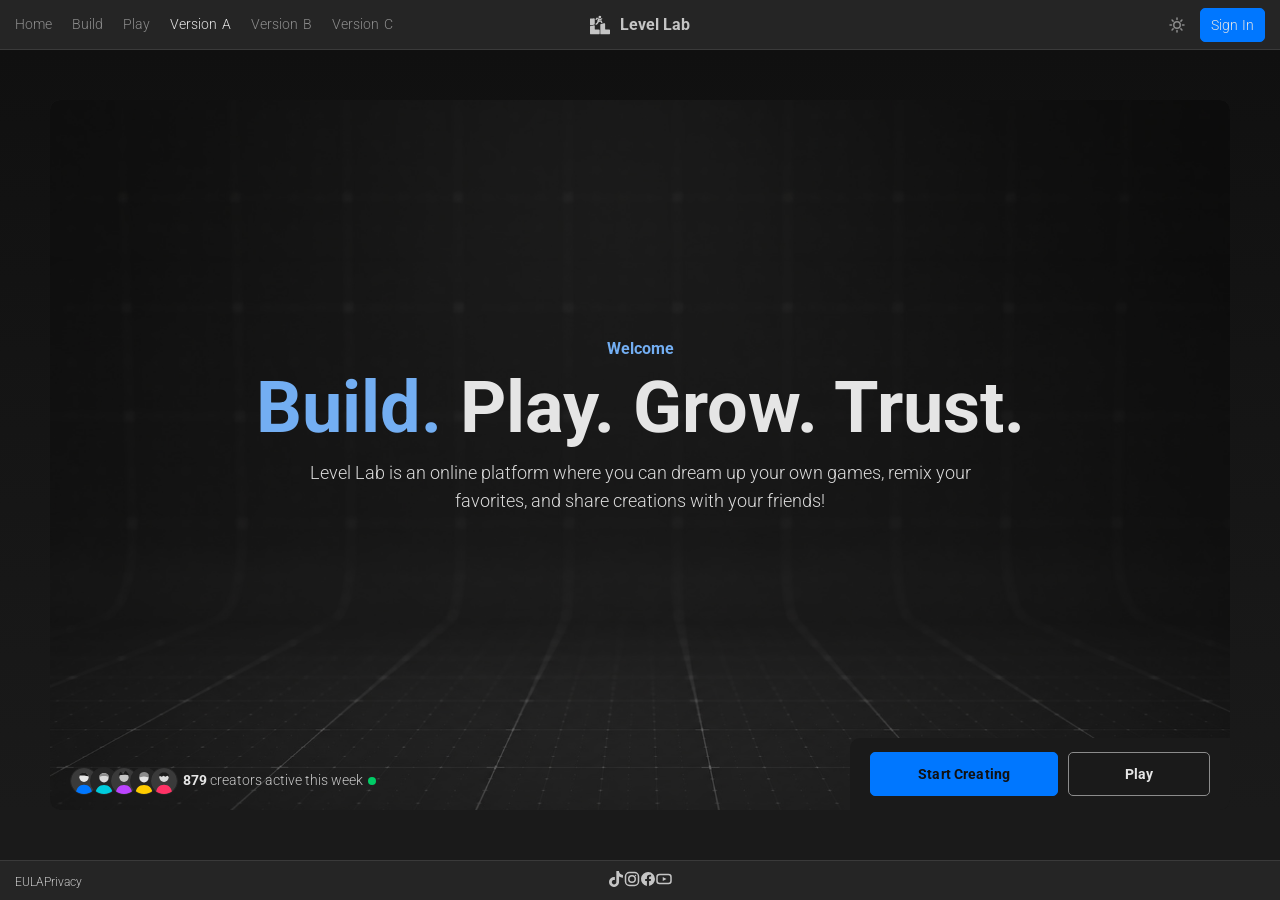
==== index.html @ 52d1be2a "Initial commit" ====
<!doctype html>
<html lang="en" data-theme="dark">
  <head>
    <meta charset="utf-8">
    <meta name="viewport" content="width=device-width, initial-scale=1">
    <meta name="description" content="Level Lab is an online platform where you can build, play, grow, and create safely.">
    <title>Level Lab</title>
    <link rel="stylesheet" href="styles.css">
  </head>
  <body id="top">
    <a class="skip-link" href="#main">Skip to main content</a>

    <header class="panel-menu" id="app-header">
      <div class="panel-left">
        <nav class="nav-global" aria-label="Primary navigation">
          <a class="nav-link" id="nav-home" href="index.html">Home</a>
          <a class="nav-link" id="nav-build" href="build.html">Build</a>
          <a class="nav-link" id="nav-play" href="play.html">Play</a>
          <a class="nav-link nav-version active" href="index.html?hero=a" data-hero-version="a" aria-label="Version A" aria-current="page"><span class="version-word">Version </span>A</a>
          <a class="nav-link nav-version" href="index.html?hero=b" data-hero-version="b" aria-label="Version B"><span class="version-word">Version </span>B</a>
          <a class="nav-link nav-version" href="index.html?hero=c" data-hero-version="c" aria-label="Version C"><span class="version-word">Version </span>C</a>
        </nav>
      </div>
      <div class="panel-center">
        <a class="app-name" href="index.html" aria-label="Level Lab home">
          <img src="assets/icons/level-lab-mark.svg?v=2" alt="" width="20" height="20">
          <span>Level Lab</span>
        </a>
      </div>
      <div class="panel-right">
        <button class="button button-icon nav-theme" type="button" data-theme-toggle aria-label="Use light theme" title="Use light theme">
          <svg width="16" height="16" viewBox="0 0 16 16" fill="none" stroke="currentColor" stroke-width="1.5" stroke-linecap="round" stroke-linejoin="round" aria-hidden="true">
            <circle cx="8" cy="8" r="3.25"></circle>
            <path d="M8 1v1.5M8 13.5V15M1 8h1.5M13.5 8H15M3.05 3.05 4.1 4.1M11.9 11.9l1.05 1.05M3.05 12.95 4.1 11.9M11.9 4.1l1.05-1.05"></path>
          </svg>
        </button>
        <a class="button button-accent" href="sign-in.html">Sign In</a>
      </div>
    </header>

    <main class="landing" id="main">
      <section class="hero-shell reveal is-visible" id="welcome">
        <div class="hero-variant hero-variant-a hero-variant-unframed" data-hero-panel="a">
          <div class="hero-copy">
            <span class="section-eyebrow">Welcome</span>
            <h1 class="hero-title" aria-label="Build. Play. Grow. Trust."><span>Build.</span> Play. Grow. Trust.</h1>
            <p class="hero-lead">Level Lab is an online platform where you can dream up your own games, remix your favorites, and share creations with your friends!</p>
            <div class="hero-actions">
              <a class="button hero-primary" href="build.html">Start Creating</a>
              <a class="button hero-secondary" href="play.html" aria-label="Play games">Play</a>
            </div>
            <div class="hero-proof">
              <span class="hero-proof-avatars" aria-hidden="true">
                <img class="hero-proof-avatar" src="assets/images/creator-avatar-1.svg" alt="" width="28" height="28">
                <img class="hero-proof-avatar" src="assets/images/creator-avatar-2.svg" alt="" width="28" height="28">
                <img class="hero-proof-avatar" src="assets/images/creator-avatar-3.svg" alt="" width="28" height="28">
                <img class="hero-proof-avatar" src="assets/images/creator-avatar-4.svg" alt="" width="28" height="28">
                <img class="hero-proof-avatar" src="assets/images/creator-avatar-5.svg" alt="" width="28" height="28">
              </span>
              <span class="hero-proof-copy"><strong>879</strong> creators active this week</span>
              <span class="hero-proof-status" aria-hidden="true"></span>
            </div>
          </div>
          <div class="hero-window hero-media hero-media-full">
            <div class="hero-window-bar"><span></span><span></span><span></span><small>Made in Level Lab</small></div>
            <video class="hero-video" data-hero-video data-src="assets/media/welcome.mp4" muted loop playsinline preload="none" poster="assets/media/background-dark.jpg" data-media-fallback></video>
          </div>
        </div>

        <div class="hero-variant hero-variant-b" data-hero-panel="b" hidden>
          <div class="hero-media hero-canvas">
            <video class="hero-video" data-hero-video data-src="assets/media/welcome.mp4" muted loop playsinline preload="none" poster="assets/media/background-dark.jpg" data-media-fallback></video>
          </div>
          <div class="hero-scrim" aria-hidden="true"></div>
          <div class="hero-copy">
            <span class="section-eyebrow">Welcome</span>
            <h1 class="hero-title" aria-label="Build. Play. Grow. Trust."><span>Build.</span> Play. Grow. Trust.</h1>
            <p class="hero-lead">Level Lab is an online platform where you can dream up your own games, remix your favorites, and share creations with your friends!</p>
            <div class="hero-actions">
              <a class="button hero-primary" href="build.html">Start Creating</a>
              <a class="button hero-secondary" href="play.html" aria-label="Play games">Play</a>
            </div>
            <div class="hero-proof">
              <span class="hero-proof-avatars" aria-hidden="true">
                <img class="hero-proof-avatar" src="assets/images/creator-avatar-1.svg" alt="" width="28" height="28">
                <img class="hero-proof-avatar" src="assets/images/creator-avatar-2.svg" alt="" width="28" height="28">
                <img class="hero-proof-avatar" src="assets/images/creator-avatar-3.svg" alt="" width="28" height="28">
                <img class="hero-proof-avatar" src="assets/images/creator-avatar-4.svg" alt="" width="28" height="28">
                <img class="hero-proof-avatar" src="assets/images/creator-avatar-5.svg" alt="" width="28" height="28">
              </span>
              <span class="hero-proof-copy"><strong>879</strong> creators active this week</span>
              <span class="hero-proof-status" aria-hidden="true"></span>
            </div>
          </div>
        </div>

        <div class="hero-variant hero-variant-c hero-variant-unframed" data-hero-panel="c" hidden>
          <div class="hero-copy">
            <span class="section-eyebrow">Welcome</span>
            <h1 class="hero-title" aria-label="Build. Play. Grow. Trust."><span>Build.</span> Play. Grow. Trust.</h1>
            <p class="hero-lead">Level Lab is an online platform where you can dream up your own games, remix your favorites, and share creations with your friends!</p>
            <div class="hero-actions">
              <a class="button hero-primary" href="build.html">Start Creating</a>
              <a class="button hero-secondary" href="play.html" aria-label="Play games">Play</a>
            </div>
            <div class="hero-proof">
              <span class="hero-proof-avatars" aria-hidden="true">
                <img class="hero-proof-avatar" src="assets/images/creator-avatar-1.svg" alt="" width="28" height="28">
                <img class="hero-proof-avatar" src="assets/images/creator-avatar-2.svg" alt="" width="28" height="28">
                <img class="hero-proof-avatar" src="assets/images/creator-avatar-3.svg" alt="" width="28" height="28">
                <img class="hero-proof-avatar" src="assets/images/creator-avatar-4.svg" alt="" width="28" height="28">
                <img class="hero-proof-avatar" src="assets/images/creator-avatar-5.svg" alt="" width="28" height="28">
              </span>
              <span class="hero-proof-copy"><strong>879</strong> creators active this week</span>
              <span class="hero-proof-status" aria-hidden="true"></span>
            </div>
          </div>
          <div class="hero-reveal hero-media hero-media-full">
            <span class="hero-reveal-label">Inside Level Lab</span>
            <video class="hero-video" data-hero-video data-src="assets/media/welcome.mp4" muted loop playsinline preload="none" poster="assets/media/background-dark.jpg" data-media-fallback></video>
          </div>
        </div>
        <a class="grid-more" href="#build" data-scroll-target="build">
          <svg width="16" height="16" viewBox="0 0 16 16" fill="none" stroke="currentColor" stroke-width="1.5" stroke-linecap="round" stroke-linejoin="round" aria-hidden="true"><polyline points="4 6 8 10 12 6"></polyline></svg>
          <span>Scroll to Learn More</span>
        </a>
      </section>

      <section class="capability-rail reveal" aria-label="Why Level Lab">
        <ul class="capability-list">
          <li class="capability-item">
            <span class="capability-icon" aria-hidden="true">
              <svg viewBox="0 0 24 24" fill="none" stroke="currentColor" stroke-width="1.75" stroke-linecap="round" stroke-linejoin="round">
                <path d="m12 3-1.9 5.8a2 2 0 0 1-1.3 1.3L3 12l5.8 1.9a2 2 0 0 1 1.3 1.3L12 21l1.9-5.8a2 2 0 0 1 1.3-1.3L21 12l-5.8-1.9a2 2 0 0 1-1.3-1.3L12 3Z"></path>
                <path d="M5 3v4M3 5h4M19 17v4M17 19h4"></path>
              </svg>
            </span>
            <div class="capability-copy">
              <h2 class="capability-title">AI-assisted creation</h2>
              <p class="capability-description">Describe what you want, and watch it appear.</p>
            </div>
          </li>
          <li class="capability-item">
            <span class="capability-icon" aria-hidden="true">
              <svg viewBox="0 0 24 24" fill="none" stroke="currentColor" stroke-width="1.75" stroke-linecap="round" stroke-linejoin="round">
                <path d="m18 16 4-4-4-4M6 8l-4 4 4 4M14.5 4l-5 16"></path>
              </svg>
            </span>
            <div class="capability-copy">
              <h2 class="capability-title">No coding required</h2>
              <p class="capability-description">Every tool works by pointing, dragging, and talking.</p>
            </div>
          </li>
          <li class="capability-item">
            <span class="capability-icon" aria-hidden="true">
              <svg viewBox="0 0 24 24" fill="none" stroke="currentColor" stroke-width="1.75" stroke-linecap="round" stroke-linejoin="round">
                <path d="M21 4h-7M10 4H3M21 12h-9M8 12H3M21 20h-5M12 20H3M14 2v4M8 10v4M16 18v4"></path>
              </svg>
            </span>
            <div class="capability-copy">
              <h2 class="capability-title">You stay in control</h2>
              <p class="capability-description">Accept, tweak, or undo anything the AI suggests.</p>
            </div>
          </li>
          <li class="capability-item">
            <span class="capability-icon" aria-hidden="true">
              <svg viewBox="0 0 24 24" fill="none" stroke="currentColor" stroke-width="1.75" stroke-linecap="round" stroke-linejoin="round">
                <path d="M20 6 9 17l-5-5"></path>
              </svg>
            </span>
            <div class="capability-copy">
              <h2 class="capability-title">Publish and play</h2>
              <p class="capability-description">Share your game with one click, right in the browser.</p>
            </div>
          </li>
        </ul>
      </section>

      <section class="how-it-works reveal" aria-labelledby="how-it-works-title">
        <div class="how-it-works-intro">
          <span class="section-eyebrow">How Level Lab works</span>
          <h2 class="how-it-works-title" id="how-it-works-title">From idea to playable in 3 simple steps</h2>
        </div>
        <ol class="how-steps">
          <li class="how-step">
            <div class="how-step-topline">
              <span class="how-step-number">STEP 1</span>
              <span class="how-step-icon" aria-hidden="true">
                <svg viewBox="0 0 24 24" fill="none" stroke="currentColor" stroke-width="1.6" stroke-linecap="round" stroke-linejoin="round">
                  <path d="M4 5.5A2.5 2.5 0 0 1 6.5 3h11A2.5 2.5 0 0 1 20 5.5v7a2.5 2.5 0 0 1-2.5 2.5H11l-4.5 4v-4H6.5A2.5 2.5 0 0 1 4 12.5v-7Z"></path>
                  <path d="M8 7.5h8M8 10.5h5"></path>
                </svg>
              </span>
            </div>
            <h3 class="how-step-title">Describe your idea</h3>
            <p class="how-step-description">Tell the AI what you want to build. Start with a prompt or a template.</p>
          </li>
          <li class="how-step">
            <div class="how-step-topline">
              <span class="how-step-number">STEP 2</span>
              <span class="how-step-icon" aria-hidden="true">
                <svg viewBox="0 0 24 24" fill="none" stroke="currentColor" stroke-width="1.6" stroke-linecap="round" stroke-linejoin="round">
                  <path d="m12 3 8 4.5-8 4.5-8-4.5L12 3Z"></path>
                  <path d="m4 12 8 4.5 8-4.5M4 16.5l8 4.5 8-4.5"></path>
                </svg>
              </span>
            </div>
            <h3 class="how-step-title">Build and customize</h3>
            <p class="how-step-description">Add assets, logic, and environments. Fine-tune everything your way.</p>
          </li>
          <li class="how-step">
            <div class="how-step-topline">
              <span class="how-step-number">STEP 3</span>
              <span class="how-step-icon" aria-hidden="true">
                <svg viewBox="0 0 24 24" fill="none" stroke="currentColor" stroke-width="1.6" stroke-linecap="round" stroke-linejoin="round">
                  <path d="M8.5 10H6l-2 2 2 2h2.5l2-2-2-2ZM15.5 10H18l2 2-2 2h-2.5l-2-2 2-2Z"></path>
                  <path d="M10 7.5h4M10 16.5h4"></path>
                </svg>
              </span>
            </div>
            <h3 class="how-step-title">Publish, play, and remix</h3>
            <p class="how-step-description">Share your game with the world. Play, remix, and get inspired.</p>
          </li>
        </ol>
      </section>

      <section class="feature build-feature reveal" id="build" aria-labelledby="build-title">
        <div class="feature-text">
          <span class="section-eyebrow">Build</span>
          <h2 class="feature-title" id="build-title">Build the experience</h2>
          <p class="feature-lead">Powerful AI that keeps you in control. Not a black box that builds for you, not a classic editor with AI bolted on as an afterthought. Create at AI speed; keep every piece visible, editable, and yours.</p>
          <ol class="steps">
            <li class="step"><span class="step-num" aria-hidden="true"></span><span><span class="step-label">Build</span> — AI that keeps you in control</span></li>
            <li class="step"><span class="step-num" aria-hidden="true"></span><span><span class="step-label">Play</span> — Every game is yours to remix</span></li>
            <li class="step"><span class="step-num" aria-hidden="true"></span><span><span class="step-label">Grow</span> — A low floor and a high ceiling</span></li>
            <li class="step"><span class="step-num" aria-hidden="true"></span><span><span class="step-label">Trust</span> — Safety built in, not patched on</span></li>
          </ol>
          <div class="cta-row"><a class="button button-accent cta" href="build.html">Start Creating</a></div>
        </div>
        <div class="feature-media builder-showcase" aria-label="Level Lab builder preview">
          <img class="builder-asset-panel" src="assets/images/builder/asset-tree.png" alt="Level Lab builder asset tree panel" width="289" height="677">
          <div class="builder-video-frame">
            <video class="feature-video builder-video" src="assets/media/splash-build-1080.mp4" autoplay muted loop playsinline preload="metadata" data-media-fallback></video>
          </div>
          <img class="builder-assistant-panel" src="assets/images/builder/assistant-panel.png" alt="Level Lab builder assistant panel" width="259" height="462">
        </div>
      </section>

      <!-- Legacy Play row removed from the active page.
        <div class="feature-media">
          <video class="feature-video" src="assets/media/splash-play-1080.mp4" autoplay muted loop playsinline preload="metadata" data-media-fallback></video>
        </div>
        <div class="feature-text">
          <span class="section-eyebrow">Play</span>
          <h2 class="feature-title" id="play-title">Play is just the beginning</h2>
          <p class="feature-lead">Tap a game and you're playing — no downloads, no installs, no waiting. Here, playing is how creating starts: Every game can be opened, learned from, and remixed.</p>
          <ol class="steps">
            <li class="step"><span class="step-num">1</span><span><span class="step-label">See</span> — Browse worlds made by creators like you</span></li>
            <li class="step"><span class="step-num">2</span><span><span class="step-label">Play</span> — Instantly in your browser, on any device</span></li>
            <li class="step"><span class="step-num">3</span><span><span class="step-label">Remix</span> — Make any game the start of your own</span></li>
          </ol>
          <div class="cta-row"><a class="button button-accent cta" href="play.html">Explore Games</a></div>
        </div>
      </section> -->

      <section class="feature play-gallery reveal" id="play" aria-labelledby="play-title">
        <div class="play-gallery-head">
          <span class="section-eyebrow">Play, explore, and remix</span>
          <h2 class="play-gallery-title" id="play-title">Play is just the beginning</h2>
          <p class="play-gallery-summary"><strong>See</strong> worlds made by creators like you, <strong>play</strong> instantly in your browser on any device, and <strong>remix</strong> any game to make it the starting point of your own.</p>
        </div>
        <div class="play-gallery-grid">
          <article class="play-card play-card-featured" tabindex="0" data-hover-video>
            <div class="play-card-media play-card-media-featured">
              <img class="play-card-video play-card-thumbnail" src="assets/images/highway-racer-thumbnail.png" alt="Highway Racer game thumbnail" width="1280" height="720">
              <video class="play-card-video play-card-live" src="assets/media/highway-racer-hover.mp4" muted loop playsinline preload="none" aria-hidden="true" tabindex="-1"></video>
              <div class="play-card-actions" aria-label="Highway Racer actions">
                <a class="play-card-action-button" href="play.html"><svg width="20" height="20" viewBox="0 0 20 20" fill="none" stroke="currentColor" stroke-width="1.5" stroke-linejoin="round" aria-hidden="true"><path d="m7 4.8 7 5.2-7 5.2V4.8Z"></path></svg><span>Play</span></a>
                <button class="play-card-action-button" type="button" aria-label="Share Highway Racer" title="Share Highway Racer"><svg width="20" height="20" viewBox="0 0 20 20" fill="none" stroke="currentColor" stroke-width="1.5" stroke-linecap="round" aria-hidden="true"><circle cx="5" cy="10" r="2"></circle><circle cx="15" cy="5" r="2"></circle><circle cx="15" cy="15" r="2"></circle><path d="m6.8 9 6.4-3M6.8 11l6.4 3"></path></svg><span>Share</span></button>
                <button class="play-card-action-button play-card-action-remix" type="button" aria-label="Remix Highway Racer" title="Remix Highway Racer"><img class="play-card-remix-icon" src="assets/images/remix-icon-transparent.svg" alt=""><span>Remix</span></button>
                <button class="play-card-action-button" type="button" aria-label="Like Highway Racer" title="Like Highway Racer"><svg width="20" height="20" viewBox="0 0 20 20" fill="none" stroke="currentColor" stroke-width="1.5" stroke-linejoin="round" aria-hidden="true"><path d="M10 16.4 3.7 10A3.8 3.8 0 0 1 9 4.6l1 1 1-1a3.8 3.8 0 0 1 5.3 5.4L10 16.4Z"></path></svg><span>Like</span></button>
              </div>
            </div>
            <div class="play-card-content">
              <h3 class="play-card-title">Highway Racer</h3>
              <p class="play-card-author">@maestro024 | Level Lab</p>
            </div>
          </article>

          <article class="play-card" tabindex="0" data-hover-video>
            <div class="play-card-media play-card-media-night"><img class="play-card-video play-card-thumbnail" src="assets/images/escape-apocalypse-thumbnail.png" alt="Escape the Apocalypse game thumbnail" width="1280" height="720"><video class="play-card-video play-card-live" src="assets/media/escape-apocalypse-hover.mp4" muted loop playsinline preload="none" aria-hidden="true" tabindex="-1"></video><div class="play-card-actions" aria-label="Escape the Apocalypse actions">
              <a class="play-card-action-button" href="play.html"><svg width="20" height="20" viewBox="0 0 20 20" fill="none" stroke="currentColor" stroke-width="1.5" stroke-linejoin="round" aria-hidden="true"><path d="m7 4.8 7 5.2-7 5.2V4.8Z"></path></svg><span>Play</span></a>
              <button class="play-card-action-button" type="button" aria-label="Share Escape the Apocalypse" title="Share Escape the Apocalypse"><svg width="20" height="20" viewBox="0 0 20 20" fill="none" stroke="currentColor" stroke-width="1.5" stroke-linecap="round" aria-hidden="true"><circle cx="5" cy="10" r="2"></circle><circle cx="15" cy="5" r="2"></circle><circle cx="15" cy="15" r="2"></circle><path d="m6.8 9 6.4-3M6.8 11l6.4 3"></path></svg><span>Share</span></button>
              <button class="play-card-action-button play-card-action-remix" type="button" aria-label="Remix Escape the Apocalypse" title="Remix Escape the Apocalypse"><img class="play-card-remix-icon" src="assets/images/remix-icon-transparent.svg" alt=""><span>Remix</span></button>
              <button class="play-card-action-button" type="button" aria-label="Like Escape the Apocalypse" title="Like Escape the Apocalypse"><svg width="20" height="20" viewBox="0 0 20 20" fill="none" stroke="currentColor" stroke-width="1.5" stroke-linejoin="round" aria-hidden="true"><path d="M10 16.4 3.7 10A3.8 3.8 0 0 1 9 4.6l1 1 1-1a3.8 3.8 0 0 1 5.3 5.4L10 16.4Z"></path></svg><span>Like</span></button>
            </div></div>
            <div class="play-card-content">
              <h3 class="play-card-title">Escape the Apocalypse</h3>
              <p class="play-card-author">@peter_the_rock | Level Lab</p>
            </div>
          </article>

          <article class="play-card" tabindex="0" data-hover-video>
            <div class="play-card-media play-card-media-ocean"><img class="play-card-video play-card-thumbnail" src="assets/images/scuba-diver-thumbnail.png" alt="Scuba Diver game thumbnail" width="1280" height="720"><video class="play-card-video play-card-live" src="assets/media/scuba-diver-hover.mp4" muted loop playsinline preload="none" aria-hidden="true" tabindex="-1"></video><div class="play-card-actions" aria-label="Scuba Diver actions">
              <a class="play-card-action-button" href="play.html"><svg width="20" height="20" viewBox="0 0 20 20" fill="none" stroke="currentColor" stroke-width="1.5" stroke-linejoin="round" aria-hidden="true"><path d="m7 4.8 7 5.2-7 5.2V4.8Z"></path></svg><span>Play</span></a>
              <button class="play-card-action-button" type="button" aria-label="Share Scuba Diver" title="Share Scuba Diver"><svg width="20" height="20" viewBox="0 0 20 20" fill="none" stroke="currentColor" stroke-width="1.5" stroke-linecap="round" aria-hidden="true"><circle cx="5" cy="10" r="2"></circle><circle cx="15" cy="5" r="2"></circle><circle cx="15" cy="15" r="2"></circle><path d="m6.8 9 6.4-3M6.8 11l6.4 3"></path></svg><span>Share</span></button>
              <button class="play-card-action-button play-card-action-remix" type="button" aria-label="Remix Scuba Diver" title="Remix Scuba Diver"><img class="play-card-remix-icon" src="assets/images/remix-icon-transparent.svg" alt=""><span>Remix</span></button>
              <button class="play-card-action-button" type="button" aria-label="Like Scuba Diver" title="Like Scuba Diver"><svg width="20" height="20" viewBox="0 0 20 20" fill="none" stroke="currentColor" stroke-width="1.5" stroke-linejoin="round" aria-hidden="true"><path d="M10 16.4 3.7 10A3.8 3.8 0 0 1 9 4.6l1 1 1-1a3.8 3.8 0 0 1 5.3 5.4L10 16.4Z"></path></svg><span>Like</span></button>
            </div></div>
            <div class="play-card-content">
              <h3 class="play-card-title">Scuba Diver</h3>
              <p class="play-card-author">@albert_96 | Level Lab</p>
            </div>
          </article>

          <article class="play-card" tabindex="0" data-hover-video>
            <div class="play-card-media play-card-media-cavern"><img class="play-card-video play-card-thumbnail" src="assets/images/bloody-tower-thumbnail.png" alt="Bloody Tower game thumbnail" width="1280" height="720"><video class="play-card-video play-card-live" src="assets/media/bloody-tower-hover.mp4" muted loop playsinline preload="none" aria-hidden="true" tabindex="-1"></video><div class="play-card-actions" aria-label="Bloody Tower actions">
              <a class="play-card-action-button" href="play.html"><svg width="20" height="20" viewBox="0 0 20 20" fill="none" stroke="currentColor" stroke-width="1.5" stroke-linejoin="round" aria-hidden="true"><path d="m7 4.8 7 5.2-7 5.2V4.8Z"></path></svg><span>Play</span></a>
              <button class="play-card-action-button" type="button" aria-label="Share Bloody Tower" title="Share Bloody Tower"><svg width="20" height="20" viewBox="0 0 20 20" fill="none" stroke="currentColor" stroke-width="1.5" stroke-linecap="round" aria-hidden="true"><circle cx="5" cy="10" r="2"></circle><circle cx="15" cy="5" r="2"></circle><circle cx="15" cy="15" r="2"></circle><path d="m6.8 9 6.4-3M6.8 11l6.4 3"></path></svg><span>Share</span></button>
              <button class="play-card-action-button play-card-action-remix" type="button" aria-label="Remix Bloody Tower" title="Remix Bloody Tower"><img class="play-card-remix-icon" src="assets/images/remix-icon-transparent.svg" alt=""><span>Remix</span></button>
              <button class="play-card-action-button" type="button" aria-label="Like Bloody Tower" title="Like Bloody Tower"><svg width="20" height="20" viewBox="0 0 20 20" fill="none" stroke="currentColor" stroke-width="1.5" stroke-linejoin="round" aria-hidden="true"><path d="M10 16.4 3.7 10A3.8 3.8 0 0 1 9 4.6l1 1 1-1a3.8 3.8 0 0 1 5.3 5.4L10 16.4Z"></path></svg><span>Like</span></button>
            </div></div>
            <div class="play-card-content">
              <h3 class="play-card-title">Bloody Tower</h3>
              <p class="play-card-author">@aldrenju18 | Level Lab</p>
            </div>
          </article>

          <article class="play-card" tabindex="0" data-hover-video>
            <div class="play-card-media play-card-media-sky"><img class="play-card-video play-card-thumbnail" src="assets/images/box-dash-thumbnail.png" alt="Box Dash game thumbnail" width="1280" height="720"><video class="play-card-video play-card-live" src="assets/media/box-dash-hover.mp4" muted loop playsinline preload="none" aria-hidden="true" tabindex="-1"></video><div class="play-card-actions" aria-label="Box Dash actions">
              <a class="play-card-action-button" href="play.html"><svg width="20" height="20" viewBox="0 0 20 20" fill="none" stroke="currentColor" stroke-width="1.5" stroke-linejoin="round" aria-hidden="true"><path d="m7 4.8 7 5.2-7 5.2V4.8Z"></path></svg><span>Play</span></a>
              <button class="play-card-action-button" type="button" aria-label="Share Box Dash" title="Share Box Dash"><svg width="20" height="20" viewBox="0 0 20 20" fill="none" stroke="currentColor" stroke-width="1.5" stroke-linecap="round" aria-hidden="true"><circle cx="5" cy="10" r="2"></circle><circle cx="15" cy="5" r="2"></circle><circle cx="15" cy="15" r="2"></circle><path d="m6.8 9 6.4-3M6.8 11l6.4 3"></path></svg><span>Share</span></button>
              <button class="play-card-action-button play-card-action-remix" type="button" aria-label="Remix Box Dash" title="Remix Box Dash"><img class="play-card-remix-icon" src="assets/images/remix-icon-transparent.svg" alt=""><span>Remix</span></button>
              <button class="play-card-action-button" type="button" aria-label="Like Box Dash" title="Like Box Dash"><svg width="20" height="20" viewBox="0 0 20 20" fill="none" stroke="currentColor" stroke-width="1.5" stroke-linejoin="round" aria-hidden="true"><path d="M10 16.4 3.7 10A3.8 3.8 0 0 1 9 4.6l1 1 1-1a3.8 3.8 0 0 1 5.3 5.4L10 16.4Z"></path></svg><span>Like</span></button>
            </div></div>
            <div class="play-card-content">
              <h3 class="play-card-title">Box Dash</h3>
              <p class="play-card-author">@codezero | Level Lab</p>
            </div>
          </article>

          <article class="play-card" tabindex="0" data-hover-video>
            <div class="play-card-media play-card-media-lilac"><img class="play-card-video play-card-thumbnail" src="assets/images/jaws-thumbnail.png" alt="Jaws game thumbnail" width="1280" height="720"><video class="play-card-video play-card-live" src="assets/media/jaws-hover.mp4" muted loop playsinline preload="none" aria-hidden="true" tabindex="-1"></video><div class="play-card-actions" aria-label="Jaws actions">
              <a class="play-card-action-button" href="play.html"><svg width="20" height="20" viewBox="0 0 20 20" fill="none" stroke="currentColor" stroke-width="1.5" stroke-linejoin="round" aria-hidden="true"><path d="m7 4.8 7 5.2-7 5.2V4.8Z"></path></svg><span>Play</span></a>
              <button class="play-card-action-button" type="button" aria-label="Share Jaws" title="Share Jaws"><svg width="20" height="20" viewBox="0 0 20 20" fill="none" stroke="currentColor" stroke-width="1.5" stroke-linecap="round" aria-hidden="true"><circle cx="5" cy="10" r="2"></circle><circle cx="15" cy="5" r="2"></circle><circle cx="15" cy="15" r="2"></circle><path d="m6.8 9 6.4-3M6.8 11l6.4 3"></path></svg><span>Share</span></button>
              <button class="play-card-action-button play-card-action-remix" type="button" aria-label="Remix Jaws" title="Remix Jaws"><img class="play-card-remix-icon" src="assets/images/remix-icon-transparent.svg" alt=""><span>Remix</span></button>
              <button class="play-card-action-button" type="button" aria-label="Like Jaws" title="Like Jaws"><svg width="20" height="20" viewBox="0 0 20 20" fill="none" stroke="currentColor" stroke-width="1.5" stroke-linejoin="round" aria-hidden="true"><path d="M10 16.4 3.7 10A3.8 3.8 0 0 1 9 4.6l1 1 1-1a3.8 3.8 0 0 1 5.3 5.4L10 16.4Z"></path></svg><span>Like</span></button>
            </div></div>
            <div class="play-card-content">
              <h3 class="play-card-title">Jaws</h3>
              <p class="play-card-author">@ovie | Level Lab</p>
            </div>
          </article>
        </div>
        <div class="play-gallery-cta"><a class="button play-gallery-action" href="play.html">Explore More Games</a></div>
      </section>

      <section class="feature grow-section reveal" id="learn" aria-labelledby="learn-title">
        <div class="feature-text">
          <span class="section-eyebrow">Grow</span>
          <h2 class="feature-title" id="learn-title">Games grow. So do you.</h2>
          <p class="feature-lead">Your first game takes minutes. What comes next is up to you: Custom art, tuned behaviors, deeper logic. Level Lab reveals depth as you grow — a low floor and a high ceiling.</p>
        </div>
        <img class="grow-image" src="assets/images/grow.png" alt="" width="720" height="720" data-media-fallback>
        <ul class="loop grow-cards feature-row">
          <li class="flip-card" tabindex="0">
            <div class="flip-card-inner">
              <div class="flip-face flip-face-front">
                <span class="flip-cue" aria-hidden="true"><svg width="14" height="14" viewBox="0 0 14 14" fill="none" stroke="currentColor" stroke-width="1.25"><path d="M10.9 5.2A4.5 4.5 0 1 0 11 8"></path><path d="M9 2.7h2.5v2.5"></path></svg></span>
                <h3 class="flip-title">Your Games Grow</h3>
              </div>
              <div class="flip-face flip-face-back"><h3 class="flip-title">Your Games Grow</h3><p class="flip-copy">From a quick remix to a world that's unmistakably yours.</p></div>
            </div>
          </li>
          <li class="flip-card" tabindex="0">
            <div class="flip-card-inner">
              <div class="flip-face flip-face-front">
                <span class="flip-cue" aria-hidden="true"><svg width="14" height="14" viewBox="0 0 14 14" fill="none" stroke="currentColor" stroke-width="1.25"><path d="M10.9 5.2A4.5 4.5 0 1 0 11 8"></path><path d="M9 2.7h2.5v2.5"></path></svg></span>
                <h3 class="flip-title">Your Skills Grow</h3>
              </div>
              <div class="flip-face flip-face-back"><h3 class="flip-title">Your Skills Grow</h3><p class="flip-copy">Every game you open shows you how games really work.</p></div>
            </div>
          </li>
          <li class="flip-card" tabindex="0">
            <div class="flip-card-inner">
              <div class="flip-face flip-face-front">
                <span class="flip-cue" aria-hidden="true"><svg width="14" height="14" viewBox="0 0 14 14" fill="none" stroke="currentColor" stroke-width="1.25"><path d="M10.9 5.2A4.5 4.5 0 1 0 11 8"></path><path d="M9 2.7h2.5v2.5"></path></svg></span>
                <h3 class="flip-title">Your Audience Grows</h3>
              </div>
              <div class="flip-face flip-face-back"><h3 class="flip-title">Your Audience Grows</h3><p class="flip-copy">Share your world and watch it become someone else's beginning.</p></div>
            </div>
          </li>
        </ul>
      </section>

      <section class="feature trust-section reveal" id="safety" aria-labelledby="safety-title">
        <div class="feature-text">
          <span class="section-eyebrow">Trust</span>
          <h2 class="feature-title" id="safety-title">Safe by design</h2>
          <p class="feature-lead">Trust is the ground everything else stands on. Every layer of Level Lab is built to reduce risk and enable creativity — so creators can focus on making, not worrying.</p>
        </div>
        <ul class="safety-grid">
          <li class="trust-item">
            <span class="trust-icon" aria-hidden="true"><svg width="30" height="30" viewBox="0 0 30 30" fill="none" stroke="currentColor" stroke-width="1.7"><path d="M15 3.5 24 7v6.7c0 5.1-3.6 9.7-9 12.1-5.4-2.4-9-7-9-12.1V7Z"></path><path d="m10.2 14.8 3.1 3.1 6.6-7"></path></svg></span>
            <h3 class="trust-title">AI Moderation</h3>
            <p class="trust-copy">Hate speech and inappropriate content are filtered as it's created.</p>
            <a class="trust-link" href="#safety">Learn More <svg width="16" height="16" viewBox="0 0 16 16" fill="none" stroke="currentColor" stroke-width="1.5" aria-hidden="true"><path d="M3 8h9"></path><path d="m8.5 4.5 3.5 3.5-3.5 3.5"></path></svg></a>
          </li>
          <li class="trust-item">
            <span class="trust-icon" aria-hidden="true"><svg width="30" height="30" viewBox="0 0 30 30" fill="none" stroke="currentColor" stroke-width="1.7"><rect x="7" y="12.5" width="16" height="12" rx="2"></rect><path d="M10.5 12.5V9a4.5 4.5 0 0 1 9 0v3.5"></path><circle cx="15" cy="18.5" r="1"></circle><path d="M15 19.5v2"></path></svg></span>
            <h3 class="trust-title">Private by Default</h3>
            <p class="trust-copy">Your identity and creations stay protected from day one.</p>
            <a class="trust-link" href="#safety">Learn More <svg width="16" height="16" viewBox="0 0 16 16" fill="none" stroke="currentColor" stroke-width="1.5" aria-hidden="true"><path d="M3 8h9"></path><path d="m8.5 4.5 3.5 3.5-3.5 3.5"></path></svg></a>
          </li>
          <li class="trust-item">
            <span class="trust-icon" aria-hidden="true"><svg width="30" height="30" viewBox="0 0 30 30" fill="none" stroke="currentColor" stroke-width="1.7"><circle cx="15" cy="9" r="4"></circle><path d="M7.5 25v-2a5 5 0 0 1 5-5h5a5 5 0 0 1 5 5v2"></path><path d="M22 5.5a3.8 3.8 0 0 1 0 7.1M24.5 25v-1.5a4 4 0 0 0-2.8-3.8"></path></svg></span>
            <h3 class="trust-title">Guardians in the Loop</h3>
            <p class="trust-copy">Simple reporting and guardian-managed accounts keep families involved.</p>
            <a class="trust-link" href="#safety">Learn More <svg width="16" height="16" viewBox="0 0 16 16" fill="none" stroke="currentColor" stroke-width="1.5" aria-hidden="true"><path d="M3 8h9"></path><path d="m8.5 4.5 3.5 3.5-3.5 3.5"></path></svg></a>
          </li>
        </ul>
      </section>

      <section class="closing-cta reveal" aria-labelledby="closing-cta-title">
        <div class="closing-cta-copy">
          <span class="section-eyebrow">Make something yours</span>
          <h2 class="closing-cta-title" id="closing-cta-title">Your next game starts here.</h2>
          <p class="closing-cta-lead">Start with an idea, make it playable, and keep growing from there.</p>
        </div>
        <div class="closing-cta-actions">
          <a class="button button-accent" href="build.html">Start Creating</a>
          <a class="button closing-cta-secondary" href="play.html">Explore Games</a>
        </div>
      </section>

      <section class="feature reveal trust-legacy" id="safety-legacy" aria-labelledby="safety-legacy-title">
        <div class="feature-text feature-col-right">
          <span class="section-eyebrow">Trust</span>
          <h2 class="feature-title" id="safety-legacy-title">Safe by design</h2>
          <p class="feature-lead">Trust is the ground everything else stands on. Every layer of Level Lab is built to reduce risk and enable creativity — so creators can focus on making, not worrying.</p>
        </div>
        <img class="trust-image" src="assets/images/trust.png" alt="" width="720" height="720" data-media-fallback>
        <ul class="safety-grid feature-row">
          <li class="flip-card" tabindex="0"><div class="flip-card-inner"><div class="flip-face flip-face-front"><span class="flip-icon"><svg width="16" height="16" viewBox="0 0 16 16" fill="none" stroke="currentColor" stroke-width="1.5" aria-hidden="true"><path d="M8 1.5 13.5 3.5V8c0 3-2.5 5.5-5.5 6.5C5 13.5 2.5 11 2.5 8V3.5Z"></path><path d="m5.75 8 1.5 1.5 3-3.5"></path></svg></span><h3 class="flip-title">AI Moderation</h3></div><div class="flip-face flip-face-back"><h3 class="flip-title">AI Moderation</h3><p class="flip-copy">Hate speech and inappropriate content are filtered as they're created — not after they spread.</p></div></div></li>
          <li class="flip-card" tabindex="0"><div class="flip-card-inner"><div class="flip-face flip-face-front"><span class="flip-icon"><svg width="16" height="16" viewBox="0 0 16 16" fill="none" stroke="currentColor" stroke-width="1.5" aria-hidden="true"><path d="M13 15v-2a3 3 0 0 0-3-3H6a3 3 0 0 0-3 3v2"></path><circle cx="8" cy="4" r="3"></circle></svg></span><h3 class="flip-title">Private by Default</h3></div><div class="flip-face flip-face-back"><h3 class="flip-title">Private by Default</h3><p class="flip-copy">Who you are stays hidden. The platform shields every user's identity from day one.</p></div></div></li>
          <li class="flip-card" tabindex="0"><div class="flip-card-inner"><div class="flip-face flip-face-front"><span class="flip-icon"><svg width="16" height="16" viewBox="0 0 16 16" fill="none" stroke="currentColor" stroke-width="1.5" aria-hidden="true"><path d="M7 15v-3a2 2 0 0 0-2-2H3a2 2 0 0 0-2 2v3"></path><circle cx="4" cy="4" r="2"></circle><path d="M14 15v-1.5a1.5 1.5 0 0 0-1.5-1.5h-2a1.5 1.5 0 0 0-1.5 1.5V15"></path><circle cx="11.5" cy="7" r="1.5"></circle></svg></span><h3 class="flip-title">Guardians in the Loop</h3></div><div class="flip-face flip-face-back"><h3 class="flip-title">Guardians in the Loop</h3><p class="flip-copy">Guardian-managed accounts and simple reporting keep families involved.</p></div></div></li>
          <li class="flip-card" tabindex="0"><div class="flip-card-inner"><div class="flip-face flip-face-front"><span class="flip-icon"><svg width="16" height="16" viewBox="0 0 16 16" fill="none" stroke="currentColor" stroke-width="1.5" aria-hidden="true"><circle cx="8" cy="8" r="5"></circle><circle cx="8" cy="8" r="1" fill="currentColor"></circle></svg></span><h3 class="flip-title">Safe at Every Layer</h3></div><div class="flip-face flip-face-back"><h3 class="flip-title">Safe at Every Layer</h3><p class="flip-copy">Every design decision is weighed against risk — protection is built in, not patched on.</p></div></div></li>
        </ul>
      </section>

      <footer class="site-footer" id="app-footer">
        <div class="footer-links"><a href="#">EULA</a><a href="#">Privacy</a></div>
        <div class="footer-social" aria-label="Level Lab social media">
          <a href="https://www.tiktok.com/@levellabinc" aria-label="Level Lab on TikTok"><svg width="16" height="16" viewBox="0 0 24 24" fill="currentColor" aria-hidden="true"><path d="M12.53.02C13.84 0 15.14.01 16.44 0c.08 1.53.63 3.09 1.75 4.17 1.12 1.11 2.7 1.62 4.24 1.79v4.03c-1.44-.05-2.89-.35-4.2-.97-.57-.26-1.1-.59-1.62-.93-.01 2.92.01 5.84-.02 8.75-.08 1.4-.54 2.79-1.35 3.94-1.31 1.92-3.58 3.17-5.91 3.21-1.43.08-2.86-.31-4.08-1.03-2.02-1.19-3.44-3.37-3.65-5.71-.02-.5-.03-1-.01-1.49.18-1.9 1.12-3.72 2.58-4.96 1.66-1.44 3.98-2.13 6.15-1.72.02 1.48-.04 2.96-.04 4.44-.99-.32-2.15-.23-3.02.37-.63.41-1.11 1.04-1.36 1.75-.21.51-.15 1.07-.14 1.61.24 1.64 1.82 3.02 3.5 2.87 1.12-.01 2.19-.66 2.77-1.61.19-.33.4-.67.41-1.06.1-1.79.06-3.57.07-5.36.01-4.03-.01-8.05.02-12.07z"></path></svg></a>
          <a href="https://www.instagram.com/levellabinc" aria-label="Level Lab on Instagram"><svg width="16" height="16" viewBox="0 0 16 16" fill="none" stroke="currentColor" stroke-width="1.5" aria-hidden="true"><rect x="1.5" y="1.5" width="13" height="13" rx="4"></rect><circle cx="8" cy="8" r="3.25"></circle><circle cx="11.6" cy="4.4" r=".6" fill="currentColor" stroke="none"></circle></svg></a>
          <a href="https://www.facebook.com/levellabinc" aria-label="Level Lab on Facebook"><svg width="16" height="16" viewBox="0 0 16 16" fill="currentColor" aria-hidden="true"><path d="M15 8a7 7 0 1 0-8.1 6.9v-4.88H5.13V8H6.9V6.47c0-1.75 1.04-2.72 2.64-2.72.76 0 1.56.14 1.56.14v1.72h-.88c-.87 0-1.14.54-1.14 1.09V8h1.94l-.31 2.02H9.08v4.88A7 7 0 0 0 15 8z"></path></svg></a>
          <a href="https://www.youtube.com/@LevelLabInc" aria-label="Level Lab on YouTube"><svg width="16" height="16" viewBox="0 0 16 16" fill="none" stroke="currentColor" stroke-width="1.5" aria-hidden="true"><rect x="1" y="3.5" width="14" height="9" rx="2.5"></rect><path d="m6.75 6 3.75 2-3.75 2z" fill="currentColor" stroke="none"></path></svg></a>
        </div>
      </footer>
    </main>

    <script src="script.js"></script>
    <script type="module" src="hero-variants.mjs"></script>
  </body>
</html>
---- styles.css ----
@import url("assets/css/reference-base.css");
@import url("assets/css/reference-home.css");

@font-face {
  font-family: "Roboto";
  src: url("assets/fonts/roboto-300.woff2") format("woff2");
  font-style: normal;
  font-weight: 300;
  font-display: fallback;
}

@font-face {
  font-family: "Roboto";
  src: url("assets/fonts/roboto-700.woff2") format("woff2");
  font-style: normal;
  font-weight: 700;
  font-display: fallback;
}

:root {
  --grid-unit: 5px;
  --width-page-min: 320px;
  --color-background: #1a1a1a;
  --color-surface: #252525;
  --color-surface-light: #3a3a3a;
  --color-border: #3a3a3a;
  --color-text: #e5e5e5;
  --color-text-dark: #c5c5c5;
  --color-mid: #8c8c8c;
  --color-accent: #0077ff;
}

html {
  scroll-behavior: smooth;
}

body {
  min-width: 320px;
}

.skip-link {
  position: fixed;
  z-index: 10000;
  top: 10px;
  left: 10px;
  padding: 10px 15px;
  border-radius: 5px;
  background: var(--color-accent);
  color: #ffffff;
  transform: translateY(-160%);
}

.skip-link:focus {
  transform: translateY(0);
}

:where(a, button, [tabindex]):focus-visible {
  outline: 2px solid var(--color-accent);
  outline-offset: 3px;
}

.app-name {
  font-weight: var(--font-weight-bold);
}

.app-name::before {
  content: "";
  flex: 0 0 20px;
  width: 20px;
  height: 20px;
  background-color: currentColor;
  -webkit-mask: url("assets/icons/level-lab-mark.svg?v=2") center / contain no-repeat;
  mask: url("assets/icons/level-lab-mark.svg?v=2") center / contain no-repeat;
}

.app-name img {
  display: none;
}

.panel-right > .button {
  text-decoration: none;
}

.feature-media.is-fallback {
  background: radial-gradient(120% 90% at 30% 20%, color-mix(in srgb, var(--color-accent) 45%, transparent) 0%, transparent 60%), linear-gradient(160deg, var(--color-surface) 0%, var(--color-background) 70%);
}

.feature-media.is-fallback .feature-video {
  display: none;
}

.flip-card.is-flipped .flip-card-inner {
  transform: rotateY(180deg);
}

.footer-social a span {
  font-size: 12px;
}

.placeholder-page {
  min-height: 100dvh;
  display: grid;
  place-items: center;
  padding: 30px;
}

.placeholder-page__content {
  width: min(100%, 650px);
  padding: 50px;
  border: 1px solid var(--color-border);
  border-radius: 10px;
  background: var(--color-surface);
}

.placeholder-page__content .app-name {
  margin-bottom: 75px;
}

.nav-version {
  min-height: 44px;
}

.nav-global .nav-link {
  position: relative;
}

.nav-global .nav-link::after {
  content: "";
  position: absolute;
  bottom: 0;
  left: 50%;
  width: var(--space-3);
  height: 2px;
  background-color: var(--color-accent);
  opacity: 0;
  transform: translateX(-50%) scaleX(0);
  transform-origin: center;
  transition: transform 0.2s ease-out, opacity 0.2s ease-out;
  pointer-events: none;
}

.nav-global .nav-link:focus-visible::after {
  opacity: 1;
  transform: translateX(-50%) scaleX(1);
}

@media (hover: hover) {
  .nav-global .nav-link:hover::after {
    opacity: 1;
    transform: translateX(-50%) scaleX(1);
  }
}

.hero-shell {
  position: relative;
  width: 100%;
  max-width: var(--width-content);
  min-height: clamp(500px, calc(100dvh - var(--height-header) - var(--height-footer) - 120px), 600px);
  margin: 0 auto;
  overflow: visible;
  background: transparent;
}

body:has(.hero-variant-a:not([hidden]))::before {
  background: var(--color-background);
}

.hero-shell::before {
  content: "";
  position: absolute;
  top: calc(-1 * var(--content-gap));
  bottom: 0;
  left: 50%;
  z-index: 0;
  width: 100vw;
  background: transparent;
  transform: translateX(-50%);
  pointer-events: none;
}

body:has(.hero-variant-a:not([hidden])) .hero-shell::before {
  background: linear-gradient(180deg, #101010 0%, #1a1a1a 100%);
}

.hero-variant {
  position: absolute;
  inset: 0;
  z-index: 1;
  display: flex;
  flex-direction: column;
  align-items: center;
  overflow: hidden;
}

.hero-variant[hidden] {
  display: none;
}

.hero-variant-unframed {
  position: relative;
  inset: auto;
  gap: clamp(40px, 6vw, 70px);
  overflow: visible;
  padding-bottom: calc(var(--content-gap) + 20px);
}

.hero-copy {
  position: relative;
  z-index: 3;
  display: flex;
  flex-direction: column;
  align-items: center;
  width: min(100% - 40px, 820px);
  padding-top: clamp(45px, 8vh, 85px);
  text-align: center;
}

.hero-copy .section-eyebrow {
  font-size: 16px;
  letter-spacing: 0;
  text-transform: none;
}

.hero-title {
  margin: 0;
  color: var(--color-text);
  font-size: clamp(38px, 6vw, 72px);
  line-height: 1.02;
  font-weight: var(--font-weight-bold);
  letter-spacing: 0;
}

.hero-title span {
  color: var(--color-accent-text);
}

.hero-lead {
  max-width: 680px;
  margin: var(--space-3) 0 0;
  color: var(--color-text-dark);
  font-size: 18px;
  line-height: 1.55;
}

.hero-actions {
  display: flex;
  gap: var(--space-2);
  margin-top: var(--space-4);
}

.hero-actions .button {
  min-width: 150px;
  height: 44px;
  padding: 0 var(--space-4);
  font-weight: var(--font-weight-bold);
}

.hero-proof {
  display: flex;
  align-items: center;
  justify-content: center;
  flex-wrap: nowrap;
  gap: var(--space-1);
  min-height: 28px;
  margin-top: var(--space-3);
  color: var(--color-text-dark);
  font-size: 14px;
  line-height: 1.4;
  letter-spacing: 0;
}

.hero-proof-avatars {
  display: flex;
  flex: 0 0 auto;
}

.hero-proof-avatar {
  display: block;
  width: 28px;
  height: 28px;
  border: 1px solid var(--color-surface);
  border-radius: 50%;
  background: var(--color-surface);
}

.hero-proof-avatar + .hero-proof-avatar {
  margin-left: -8px;
}

.hero-proof-copy {
  color: inherit;
  white-space: normal;
}

.hero-proof-copy strong {
  color: var(--color-text);
  font-weight: var(--font-weight-bold);
}

.hero-proof-status {
  flex: 0 0 8px;
  width: 8px;
  height: 8px;
  border-radius: 50%;
  background: var(--color-success);
}

.hero-variant-b .hero-proof {
  color: var(--color-core-light);
}

.hero-variant-b .hero-proof-copy strong {
  color: var(--color-core-lightest);
}

.hero-variant-b .hero-proof-avatar {
  border-color: var(--color-core-darker);
}

.hero-primary {
  border-color: var(--color-accent);
  background: var(--color-accent);
  color: #111111;
}

.hero-secondary {
  gap: var(--space-2);
  border-color: var(--color-border-light);
  background: var(--color-surface);
  color: var(--color-text);
}

@media (hover: hover) {
  .button-accent:hover,
  .hero-primary:hover {
    background: var(--color-core-darkest);
    border-color: var(--color-accent);
    color: var(--color-core-lightest);
  }

  .hero-secondary:hover,
  .play-gallery-action:hover,
  .closing-cta-secondary:hover {
    background: transparent;
    border-color: var(--color-accent);
    color: var(--color-text);
  }

  body:has(.hero-variant-a:not([hidden])) #play .play-gallery-action:hover {
    border-color: var(--color-accent);
    color: #ffffff;
  }
}

.hero-media {
  overflow: hidden;
  background: var(--color-surface);
}

.hero-video {
  width: 100%;
  height: 100%;
  object-fit: cover;
}

.hero-window {
  position: absolute;
  right: max(25px, 7%);
  bottom: -90px;
  left: max(25px, 7%);
  z-index: 2;
  height: 260px;
  border: 1px solid var(--color-border);
  border-radius: var(--radius-lg) var(--radius-lg) 0 0;
}

.hero-variant-a .hero-window {
  position: relative;
  inset: auto;
  width: min(calc(100% - 80px), 1000px);
  height: auto;
  border-radius: var(--radius-lg);
}

.hero-window-bar {
  display: flex;
  align-items: center;
  gap: var(--space-1);
  height: 30px;
  padding: 0 var(--space-3);
  border-bottom: 1px solid var(--color-border);
  background: var(--color-surface);
}

.hero-window-bar > span {
  width: 6px;
  height: 6px;
  border-radius: 50%;
  background: var(--color-mid);
}

.hero-window-bar small {
  margin-left: auto;
  color: var(--color-text-dark);
}

.hero-window .hero-video {
  height: calc(100% - 30px);
}

.hero-media-full .hero-video {
  display: block;
  height: auto;
  aspect-ratio: 16 / 9;
  object-fit: contain;
}

.hero-variant-a.hero-variant-unframed {
  --hero-cutout-width: min(380px, calc(100% - 20px));
  --hero-cutout-radius: var(--radius-lg);
  position: relative;
  inset: auto;
  width: 100%;
  height: clamp(560px, calc(100dvh - var(--height-header) - var(--height-footer) - var(--content-gap) - var(--content-gap)), 720px);
  gap: 0;
  margin-bottom: calc(var(--content-gap) + 20px);
  padding-bottom: 0;
  overflow: hidden;
  border: 0;
  border-radius: var(--radius-lg);
  background: var(--color-background);
}

.hero-variant-a::after {
  content: "";
  position: absolute;
  right: 0;
  bottom: 0;
  z-index: 2;
  width: min(380px, calc(100% - 20px));
  height: 72px;
  border-radius: var(--hero-cutout-radius) 0 0 0;
  background: var(--color-background);
}

.hero-variant-a .hero-window {
  position: absolute;
  inset: 0;
  z-index: 1;
  width: 100%;
  height: auto;
  overflow: hidden;
  border: 0;
  border-radius: var(--radius-lg);
}

.hero-variant-a .hero-window::after {
  content: "";
  position: absolute;
  inset: 0;
  z-index: 1;
  background: rgba(10, 10, 10, 0.52);
  pointer-events: none;
}

.hero-variant-a .hero-window-bar {
  display: none;
}

.hero-variant-a .hero-window .hero-video {
  display: block;
  width: 100%;
  height: 100%;
  aspect-ratio: auto;
  object-fit: cover;
}

.hero-variant-a .hero-copy {
  position: absolute;
  inset: 0;
  z-index: 3;
  justify-content: center;
  box-sizing: border-box;
  width: 100%;
  padding: clamp(35px, 6vh, 60px) max(20px, 6vw) 112px;
}

.hero-variant-a .section-eyebrow,
.hero-variant-a .hero-title span {
  color: var(--color-accent-light);
}

.hero-variant-a .hero-title,
.hero-variant-a .hero-proof-copy strong {
  color: var(--color-core-lightest);
}

.hero-variant-a .hero-lead {
  color: var(--color-core-lighter);
}

.hero-variant-a .hero-actions {
  --hero-actions-width: min(340px, calc(100% - 30px));
  position: absolute;
  right: calc((var(--hero-cutout-width) - var(--hero-actions-width)) / 2);
  bottom: 14px;
  z-index: 3;
  width: var(--hero-actions-width);
  margin: 0;
}

.hero-variant-a .hero-actions .button {
  min-width: 0;
}

.hero-variant-a .hero-primary {
  order: 1;
  flex: 1.25 1 0;
}

.hero-variant-a .hero-secondary {
  order: 2;
  flex: 0.85 1 0;
  background: transparent;
  color: var(--color-text);
}

.hero-variant-a .hero-proof {
  position: absolute;
  left: var(--space-4);
  bottom: var(--space-3);
  justify-content: flex-start;
  max-width: calc(100% - 400px);
  margin: 0;
  color: var(--color-core-light);
}

.hero-variant-a .hero-proof-avatar {
  border-color: var(--color-core-darker);
}

.hero-canvas,
.hero-scrim {
  position: absolute;
  inset: 0;
}

.hero-scrim {
  z-index: 1;
  background: rgba(15, 15, 15, 0.66);
}

.hero-variant-b {
  justify-content: flex-end;
  overflow: hidden;
  border-radius: var(--radius-lg);
  background: transparent;
}

.hero-variant-b .hero-copy {
  justify-content: flex-end;
  min-height: 100%;
  padding-bottom: clamp(45px, 8vh, 80px);
}

.hero-variant-b .hero-title {
  color: var(--color-core-lightest);
}

.hero-variant-b .hero-title span {
  color: var(--color-accent-light);
}

.hero-variant-b .section-eyebrow {
  color: var(--color-accent-light);
}

.hero-variant-b .hero-lead {
  color: var(--color-core-lighter);
}

.hero-variant-c .hero-copy {
  padding-top: clamp(35px, 6vh, 65px);
}

.hero-reveal {
  position: relative;
  z-index: 2;
  width: 100%;
  height: auto;
  border: 1px solid var(--color-border);
  border-radius: var(--radius-lg);
}

.hero-reveal-label {
  position: absolute;
  top: var(--space-3);
  left: var(--space-3);
  z-index: 1;
  padding: var(--space-2);
  border: 1px solid var(--color-border-light);
  border-radius: var(--radius-sm);
  background: color-mix(in srgb, var(--color-background) 85%, transparent);
  color: var(--color-text);
  font-size: var(--font-size-sm);
  font-weight: var(--font-weight-bold);
}

.capability-rail {
  width: auto;
  max-width: none;
  margin-top: var(--space-4);
  margin-right: calc(-1 * (var(--content-gap) + var(--safe-area-right)));
  margin-bottom: 0;
  margin-left: calc(-1 * (var(--content-gap) + var(--safe-area-left)));
  background: transparent;
}

.capability-list {
  display: grid;
  grid-template-columns: repeat(4, minmax(0, 1fr));
  gap: var(--space-2);
  width: min(calc(100% - var(--content-gap) - var(--content-gap) - var(--safe-area-left) - var(--safe-area-right)), var(--width-content));
  margin: 0 auto;
  padding: 0;
  list-style: none;
}

.capability-item {
  display: grid;
  grid-template-columns: 40px minmax(0, 1fr);
  align-items: start;
  gap: var(--space-3);
  min-width: 0;
  padding: var(--space-5) clamp(var(--space-3), 2vw, var(--space-4));
  border: 1px solid color-mix(in srgb, var(--color-border-light) 58%, transparent);
  border-radius: var(--radius-lg);
  background: color-mix(in srgb, var(--color-surface) 42%, var(--color-background));
  -webkit-backdrop-filter: blur(6px);
  backdrop-filter: blur(6px);
}

.capability-icon {
  display: grid;
  place-items: center;
  width: 40px;
  height: 40px;
  border: 1px solid var(--color-core-dark);
  border-radius: var(--radius-sm);
  background: var(--color-core-darker);
  color: var(--color-accent-light);
}

.capability-icon svg {
  width: 20px;
  height: 20px;
}

.capability-copy {
  min-width: 0;
}

.capability-title {
  margin: 0;
  color: var(--color-core-lightest);
  font-size: 16px;
  line-height: 1.3;
  font-weight: var(--font-weight-bold);
  letter-spacing: 0;
}

.capability-description {
  margin: var(--space-1) 0 0;
  color: var(--color-core-light);
  font-size: 16px;
  line-height: 1.5;
  overflow-wrap: anywhere;
}

.how-it-works {
  width: 100%;
  max-width: var(--width-content);
  margin: calc(var(--content-gap) + var(--space-5)) auto 0;
  padding: clamp(40px, 5vw, 60px) 0 var(--space-5);
}

.how-it-works-intro {
  max-width: none;
  margin: 0 auto;
  text-align: center;
}

.how-it-works-title {
  margin: var(--space-2) 0 0;
  color: var(--color-core-lightest);
  font-size: clamp(28px, 3vw, 40px);
  line-height: 1.15;
  letter-spacing: 0;
  white-space: nowrap;
}

.how-steps {
  display: grid;
  grid-template-columns: repeat(3, minmax(0, 1fr));
  gap: var(--space-4);
  margin: clamp(35px, 4vw, 50px) 0 0;
  padding: 0;
  list-style: none;
}

.how-step {
  position: relative;
  min-width: 0;
  min-height: 250px;
  padding: var(--space-5);
  border: 0;
  border-radius: var(--radius-lg);
  background: color-mix(in srgb, var(--color-surface) 56%, var(--color-background));
  text-align: left;
  transition: background 180ms ease;
}

@media (hover: hover) {
  .how-step:hover {
    background: color-mix(in srgb, var(--color-surface-light) 64%, var(--color-background));
  }
}

.how-step:not(:last-child)::before {
  display: none;
}

.how-step:not(:last-child)::after {
  display: none;
}

.how-step-topline {
  position: relative;
  display: flex;
  align-items: center;
  justify-content: space-between;
  gap: var(--space-3);
  min-height: 40px;
}

.how-step-number,
.how-step-icon {
  display: grid;
  place-items: center;
  flex: 0 0 40px;
  width: 40px;
  height: 40px;
  border-radius: var(--radius-sm);
}

.how-step-number {
  display: inline-flex;
  flex: 0 0 auto;
  align-items: center;
  justify-content: center;
  width: max-content;
  min-width: max-content;
  height: 28px;
  padding: 0 12px;
  border: 0;
  border-radius: 999px;
  background: #4a74ee;
  color: #111111;
  font-size: 12px;
  font-weight: var(--font-weight-bold);
  letter-spacing: 0.02em;
  text-transform: uppercase;
  white-space: nowrap;
}

.how-step-number::before {
  content: none;
}

.how-step-icon {
  width: 40px;
  height: 40px;
  border: 0;
  border-radius: 0;
  background: transparent;
  color: var(--color-mid);
}

.how-step-icon svg {
  width: 30px;
  height: 30px;
}

.how-step-title {
  margin: var(--space-5) 0 0;
  color: var(--color-core-lightest);
  font-size: 18px;
  line-height: 1.3;
  font-weight: var(--font-weight-bold);
}

.how-step-description {
  max-width: 280px;
  margin: var(--space-2) 0 0;
  color: var(--color-core-light);
  font-size: 16px;
  line-height: 1.5;
}

.build-feature {
  grid-template-columns: minmax(0, 0.9fr) minmax(0, 1.1fr);
  align-items: center;
  gap: clamp(40px, 6vw, 90px);
  margin-top: calc(var(--content-gap) + var(--space-5));
  padding: clamp(50px, 6vw, 80px) 0;
  border: 0;
  border-radius: 0;
  background: transparent;
}

.build-feature .feature-text {
  max-width: 480px;
}

.build-feature .feature-title {
  max-width: 440px;
  font-size: clamp(32px, 3.2vw, 48px);
}

.build-feature .feature-lead {
  max-width: 500px;
  font-size: 16px;
  line-height: 1.55;
}

.build-feature .steps {
  gap: var(--space-2);
  margin-top: var(--space-4);
  padding-left: 0;
}

.build-feature .step {
  gap: var(--space-2);
  font-size: 14px;
}

.build-feature .step-num {
  width: 6px;
  height: 6px;
  border-radius: 50%;
  background: var(--color-accent);
  color: transparent;
  font-size: 0;
}

.build-feature .feature-media {
  min-height: clamp(280px, 30vw, 420px);
  overflow: visible;
  border: 0;
  border-radius: 0;
  background: transparent;
}

.builder-showcase {
  position: relative;
}

.builder-video-frame {
  position: absolute;
  top: 8%;
  left: 13%;
  z-index: 2;
  width: 78%;
  aspect-ratio: 16 / 9;
  overflow: hidden;
  border: 1px solid color-mix(in srgb, var(--color-border-light) 70%, transparent);
  border-radius: var(--radius-lg);
  background: var(--color-surface);
  box-shadow: 0 18px 35px color-mix(in srgb, black 24%, transparent);
}

.builder-video-frame .builder-video {
  display: block;
  opacity: 1;
}

.builder-asset-panel,
.builder-assistant-panel {
  position: absolute;
  height: auto;
  filter: drop-shadow(0 14px 24px color-mix(in srgb, black 24%, transparent));
}

.builder-asset-panel {
  top: -2%;
  left: 0;
  z-index: 1;
  width: 26%;
  max-width: 180px;
}

.builder-assistant-panel {
  right: 0;
  bottom: 2%;
  z-index: 3;
  width: 24%;
  max-width: 170px;
}

.play-gallery {
  display: block;
  margin-top: calc(var(--content-gap) + var(--space-5));
  padding: clamp(50px, 6vw, 80px) 0;
  border: 0;
  border-radius: 0;
  background: transparent;
}

.play-gallery-head {
  max-width: 760px;
}

.play-gallery-title {
  max-width: 760px;
  margin: var(--space-2) 0 0;
  color: var(--color-core-lightest);
  font-size: clamp(32px, 4vw, 54px);
  line-height: 1.08;
  letter-spacing: 0;
}

.play-gallery-steps {
  display: grid;
  grid-template-columns: repeat(3, minmax(0, 1fr));
  gap: var(--space-4);
  max-width: 900px;
  margin: var(--space-4) 0 0;
  padding: 0;
  color: var(--color-core-light);
  font-size: 16px;
  line-height: 1.5;
  list-style: none;
}

.play-gallery-steps li {
  min-width: 0;
}

.play-gallery-steps strong {
  color: var(--color-core-lightest);
  font-weight: var(--font-weight-bold);
}

.play-gallery-grid {
  display: grid;
  grid-template-columns: repeat(3, minmax(0, 1fr));
  grid-template-rows: repeat(2, minmax(0, 1fr));
  width: 100%;
  gap: 16px;
  margin: 18px auto 0;
}

.play-card {
  display: flex;
  min-width: 0;
  flex-direction: column;
  overflow: hidden;
  padding: 8px;
  border: 2px solid var(--color-core-darkest);
  border-radius: 18px;
  background: color-mix(in srgb, var(--color-core-darkest) 92%, var(--color-background));
  transition: border-color 180ms ease, transform 180ms ease;
}

@media (hover: hover) {
  .play-card:hover {
    border-color: var(--color-accent);
    transform: translateY(-2px);
  }
}

.play-card:focus-visible {
  border-color: var(--color-accent);
  outline: 2px solid var(--color-accent);
  outline-offset: 3px;
}

.play-card-featured {
  grid-row: auto;
}

.play-card-media {
  position: relative;
  display: grid;
  place-items: center;
  min-height: 0;
  aspect-ratio: 16 / 9;
  overflow: visible;
  border-radius: 8px;
  background: var(--color-surface-light);
}

.play-card-video {
  position: absolute;
  inset: 0;
  width: 100%;
  height: 100%;
  border-radius: 8px;
  object-fit: cover;
}

.play-card-live {
  opacity: 0;
  pointer-events: none;
  transition: opacity 180ms ease;
}

.play-card-media.is-video-active .play-card-thumbnail {
  opacity: 0;
  transition: opacity 180ms ease;
}

.play-card-media.is-video-active .play-card-live {
  opacity: 1;
}

.play-card-actions {
  position: absolute;
  right: 0;
  bottom: -8px;
  left: 0;
  z-index: 2;
  display: grid;
  grid-template-columns: repeat(4, minmax(0, 1fr));
  gap: 4px;
  padding: 42px 8px 11px;
  border-radius: 0 0 8px 8px;
  background: linear-gradient(180deg, transparent 0%, color-mix(in srgb, var(--color-core-darkest) 24%, transparent) 30%, color-mix(in srgb, var(--color-core-darkest) 94%, transparent) 82%, var(--color-core-darkest) 100%);
  opacity: 0;
  visibility: hidden;
  transform: translateY(10px);
  pointer-events: none;
  transition: opacity 180ms ease, transform 180ms ease, visibility 0s linear 180ms;
}

.play-card:hover .play-card-actions,
.play-card:focus-within .play-card-actions {
  opacity: 1;
  visibility: visible;
  transform: translateY(0);
  pointer-events: auto;
  transition-delay: 0s;
}

.play-card-action-button {
  display: inline-flex;
  min-width: 0;
  min-height: 44px;
  align-items: center;
  justify-content: center;
  gap: 5px;
  padding: 4px 3px;
  border: 0;
  border-radius: var(--radius-sm);
  background: transparent;
  color: var(--color-core-lightest);
  cursor: pointer;
  font: inherit;
  font-size: 14px;
  line-height: 1;
  text-decoration: none;
  transition: background 180ms ease, color 180ms ease;
}

.play-card-action-button:hover,
.play-card-action-button:focus-visible {
  background: transparent;
  color: var(--color-accent-light);
}

.play-card-action-button svg {
  flex: 0 0 20px;
}

.play-card-remix-icon {
  display: block;
  width: 20px;
  height: 20px;
  flex: 0 0 20px;
  object-fit: contain;
  opacity: 0.82;
}

.play-card-media-night {
  background: color-mix(in srgb, var(--color-surface-light) 70%, var(--color-background));
}

.play-card-media-ocean {
  background: color-mix(in srgb, var(--color-accent) 32%, var(--color-background));
}

.play-card-media-cavern {
  background: color-mix(in srgb, var(--color-mid) 48%, var(--color-background));
}

.play-card-media-sky {
  background: color-mix(in srgb, var(--color-accent-light) 28%, var(--color-background));
}

.play-card-media-lilac {
  background: color-mix(in srgb, var(--color-variant-2) 30%, var(--color-background));
}

.play-card-glyph {
  color: color-mix(in srgb, var(--color-text) 70%, transparent);
  font-size: clamp(30px, 4vw, 54px);
  font-weight: var(--font-weight-bold);
  letter-spacing: 0.08em;
  opacity: 0.2;
}

.play-card-badge {
  position: absolute;
  top: var(--space-3);
  right: var(--space-3);
  padding: var(--space-1) var(--space-2);
  border: 1px solid color-mix(in srgb, var(--color-border-light) 70%, transparent);
  border-radius: var(--radius-sm);
  background: color-mix(in srgb, var(--color-background) 78%, transparent);
  color: var(--color-text);
  font-size: 12px;
  font-weight: var(--font-weight-bold);
}

.play-card-content {
  display: flex;
  min-width: 0;
  flex: 1;
  flex-direction: column;
  align-items: flex-start;
  padding: 8px 2px 4px;
}

.play-card-tags {
  display: flex;
  flex-wrap: wrap;
  gap: var(--space-1);
}

.play-card-tags span {
  padding: 3px 7px;
  border: 1px solid color-mix(in srgb, var(--color-border-light) 56%, transparent);
  border-radius: var(--radius-sm);
  color: var(--color-accent-light);
  font-size: 11px;
  font-weight: var(--font-weight-bold);
  letter-spacing: 0.04em;
  text-transform: uppercase;
}

.play-card-title {
  margin: 2px 0 0;
  color: var(--color-core-lightest);
  font-size: 15px;
  line-height: 1.25;
  font-weight: var(--font-weight-bold);
}

.play-card-author {
  margin: 3px 0 0;
  color: var(--color-core-light);
  font-size: 12px;
}

.play-card-action {
  display: none;
}

.play-gallery-cta {
  display: flex;
  justify-content: center;
  margin-top: var(--space-5);
}

.play-gallery-action {
  min-width: 190px;
  height: 44px;
  padding: 0 var(--space-4);
  border-width: 2px;
  border-color: var(--color-border-light);
  background: transparent;
  font-size: 16px;
  font-weight: var(--font-weight-bold);
}

.play-gallery-head {
  max-width: none;
  margin: 0;
}

.play-gallery-title {
  font-size: clamp(34px, 4vw, 52px);
}

.play-gallery-summary {
  max-width: 760px;
  margin: 8px 0 0;
  color: var(--color-core-light);
  font-size: 12px;
  line-height: 1.45;
}

.play-gallery-summary strong {
  color: var(--color-core-lightest);
  font-weight: var(--font-weight-bold);
}

body:has(.hero-variant-a:not([hidden])) #play {
  position: relative;
  width: calc(100% + (2 * var(--content-gap)) + var(--safe-area-left) + var(--safe-area-right));
  max-width: none;
  margin-right: calc(-1 * (var(--content-gap) + var(--safe-area-right)));
  margin-left: calc(-1 * (var(--content-gap) + var(--safe-area-left)));
  overflow: hidden;
  padding: clamp(32px, 4vw, 52px) clamp(20px, 4vw, 56px);
  border: 0;
  border-radius: 0;
  background: url("assets/images/play-bg.png") center / cover no-repeat;
}

:root[data-theme='light'] body:has(.hero-variant-a:not([hidden])) #play {
  background-image: url("assets/images/play-bg-light.png");
}

body:has(.hero-variant-a:not([hidden])) #play .play-gallery-head,
body:has(.hero-variant-a:not([hidden])) #play .play-gallery-grid,
body:has(.hero-variant-a:not([hidden])) #play .play-gallery-cta {
  width: 100%;
  max-width: var(--width-content);
  margin-right: auto;
  margin-left: auto;
}

body:has(.hero-variant-a:not([hidden])) #play .play-gallery-head,
body:has(.hero-variant-a:not([hidden])) #play .play-gallery-grid,
body:has(.hero-variant-a:not([hidden])) #play .play-gallery-cta {
  position: relative;
  z-index: 1;
}

body:has(.hero-variant-a:not([hidden])) #play .play-gallery-title,
body:has(.hero-variant-a:not([hidden])) #play .play-gallery-summary,
body:has(.hero-variant-a:not([hidden])) #play .play-gallery-summary strong {
  color: #ffffff;
}

body:has(.hero-variant-a:not([hidden])) #play .section-eyebrow {
  color: var(--color-core-darkest);
  font-weight: var(--font-weight-bold);
}

body:has(.hero-variant-a:not([hidden])) #play .play-gallery-summary {
  max-width: 760px;
  font-size: 16px;
  line-height: 1.55;
}

body:has(.hero-variant-b:not([hidden])) #play .play-gallery-summary,
body:has(.hero-variant-c:not([hidden])) #play .play-gallery-summary {
  font-size: 16px;
  line-height: 1.55;
}

body:has(.hero-variant-a:not([hidden])) #play .play-gallery-action {
  border-color: rgba(255, 255, 255, 0.78);
  color: #ffffff;
}

.grow-section {
  position: relative;
  display: block;
  max-width: var(--width-content);
  margin-top: clamp(90px, 12vw, 150px);
  padding: clamp(70px, 9vw, 115px) clamp(20px, 5vw, 70px);
  overflow: hidden;
  border-radius: var(--radius-lg);
  background: var(--color-background);
}

.grow-section::before {
  content: "";
  position: absolute;
  inset: 0;
  z-index: 0;
  background: url("assets/images/grow.png") center 44% / min(720px, 72vw) auto no-repeat;
  opacity: 0.08;
  pointer-events: none;
}

.grow-section .feature-text,
.grow-section .grow-cards {
  position: relative;
  z-index: 1;
}

.grow-section .feature-text {
  max-width: 900px;
  margin: 0 auto;
  text-align: center;
}

.grow-section .feature-title {
  max-width: none;
  font-size: clamp(42px, 5.8vw, 72px);
}

.grow-section .feature-lead {
  max-width: 820px;
  margin-right: auto;
  margin-left: auto;
}

.grow-section .grow-image {
  display: none;
}

.grow-section .grow-cards {
  grid-template-columns: repeat(3, minmax(0, 1fr));
  margin-top: clamp(35px, 5vw, 55px);
}

.grow-section .flip-card {
  height: 170px;
}

.grow-section .flip-face {
  border-color: color-mix(in srgb, var(--color-border-light) 56%, transparent);
  background: color-mix(in srgb, var(--color-surface) 78%, transparent);
  -webkit-backdrop-filter: blur(5px);
  backdrop-filter: blur(5px);
}

.grow-section .flip-face-front {
  padding: var(--space-5);
}

.grow-section .flip-title {
  font-size: 20px;
}

.grow-section .flip-cue {
  position: absolute;
  top: var(--space-3);
  right: var(--space-3);
  display: grid;
  place-items: center;
  width: 18px;
  height: 18px;
  color: var(--color-core-mid);
  opacity: 0.55;
}

.grow-section .flip-cue svg {
  display: block;
  width: 14px;
  height: 14px;
}

@media (max-width: 768px) {
  .grow-section {
    margin-top: var(--content-gap);
    padding: 60px 20px;
    background-size: 620px auto;
  }

  .grow-section .grow-cards {
    grid-template-columns: 1fr;
  }
}

@media (hover: hover) {
  .play-card:hover {
    border-color: var(--color-accent-light);
    transform: translateY(-3px);
  }
}

.steps {
  padding-left: var(--space-2);
}

@media (max-width: 900px) {
  .how-it-works-title {
    white-space: normal;
  }

  .capability-list {
    grid-template-columns: repeat(2, minmax(0, 1fr));
  }
}

@media (max-width: 560px) {
  .capability-list {
    grid-template-columns: minmax(0, 1fr);
  }
}

@media (max-height: 768px), (max-width: 768px) {
  .capability-rail {
    margin-top: 0;
  }

  .how-it-works {
    margin-top: var(--content-gap);
    padding-top: 0;
  }

  .how-steps {
    grid-template-columns: minmax(0, 1fr);
  }

  .how-step:not(:last-child)::before,
  .how-step:not(:last-child)::after {
    display: none;
  }

  .build-feature {
    margin-top: var(--content-gap);
    gap: var(--content-gap);
    padding: var(--content-gap) 0;
  }

  .build-feature .feature-text {
    max-width: none;
  }

  .builder-showcase {
    min-height: 340px;
  }

  .play-gallery {
    margin-top: var(--content-gap);
    padding: var(--content-gap) 0;
  }

  .play-gallery-grid {
    width: 100%;
    grid-template-columns: repeat(2, minmax(0, 1fr));
    grid-template-rows: auto;
  }

  .play-gallery-steps {
    grid-template-columns: 1fr;
    gap: var(--space-2);
  }

  .play-card-featured {
    grid-column: 1 / -1;
    grid-row: auto;
  }

  .play-card-featured .play-card-media {
    min-height: 280px;
    aspect-ratio: 16 / 9;
  }
}

@media (max-width: 560px) {
  .play-gallery-grid {
    grid-template-columns: minmax(0, 1fr);
  }
}

@media (max-width: 768px) {
  .panel-menu {
    min-width: 0;
  }

  .panel-menu .panel-left,
  .panel-menu .panel-right {
    min-width: 0;
  }

  .nav-global {
    gap: var(--space-2);
  }

  .version-word {
    display: none;
  }

  .panel-center .app-name > span {
    display: none;
  }

  .nav-version {
    min-width: 44px;
    justify-content: center;
  }

  .hero-shell {
    min-height: min(560px, calc(100dvh - var(--height-header) - 55px));
  }

  .hero-copy {
    width: min(100% - 30px, 680px);
    padding-top: 35px;
  }

  .hero-title {
    font-size: clamp(34px, 11vw, 48px);
  }

  .hero-lead {
    font-size: 16px;
  }

  .hero-actions {
    width: 100%;
  }

  .hero-actions .button {
    flex: 1;
    min-width: 0;
  }

  .hero-variant-a .hero-copy {
    width: 100%;
    padding: 35px 20px 112px;
  }

  .hero-variant-a .hero-actions {
    width: var(--hero-actions-width);
  }

  .hero-variant-a .hero-actions .button {
    flex: 1;
  }

  .hero-variant-a .hero-proof {
    bottom: 92px;
    max-width: calc(100% - 40px);
  }

  .hero-variant-a .hero-window {
    inset: 0;
    width: 100%;
    height: auto;
  }

  .hero-window {
    right: 15px;
    bottom: -65px;
    left: 15px;
    height: 205px;
  }

  .panel-right .button-accent {
    display: none;
  }

  .feature-title,
  .feature-lead,
  .step,
  .flip-copy {
    overflow-wrap: anywhere;
  }

  .placeholder-page__content {
    padding: 30px;
  }
}

@media (max-width: 480px) {
  .nav-theme {
    display: none;
  }

  .hero-proof {
    flex-wrap: wrap;
    row-gap: var(--space-1);
    max-width: 280px;
  }

  .hero-variant-a .hero-window {
    width: 100%;
  }
}

@media (prefers-reduced-motion: reduce) {
  .hero-video {
    display: block;
  }

  html {
    scroll-behavior: auto;
  }

  *,
  *::before,
  *::after {
    scroll-behavior: auto !important;
    animation-duration: 0.01ms !important;
    animation-iteration-count: 1 !important;
    transition-duration: 0.01ms !important;
  }
}

.trust-legacy {
  display: none;
}

.trust-section {
  display: grid;
  grid-template-columns: minmax(220px, 0.9fr) repeat(3, minmax(0, 1fr));
  align-items: start;
  gap: clamp(28px, 4vw, 60px);
  margin-top: clamp(90px, 12vw, 150px);
  padding: clamp(42px, 6vw, 70px) 0;
  border: 0;
}

.trust-section .feature-text {
  max-width: 300px;
  margin: 0;
}

.trust-section .feature-title {
  max-width: 280px;
  font-size: clamp(28px, 3vw, 40px);
  line-height: 1.08;
}

.trust-section .feature-lead {
  max-width: 280px;
  font-size: 14px;
  line-height: 1.5;
}

.trust-section .safety-grid {
  display: grid;
  grid-column: 2 / -1;
  grid-template-columns: repeat(3, minmax(0, 1fr));
  gap: clamp(22px, 3vw, 46px);
  margin: 0;
  padding: 0;
  list-style: none;
}

.trust-item {
  min-width: 0;
}

.trust-icon {
  display: grid;
  place-items: center;
  width: 34px;
  height: 34px;
  color: var(--color-mid);
}

.trust-icon svg {
  width: 30px;
  height: 30px;
}

.trust-title {
  margin: var(--space-3) 0 0;
  color: var(--color-core-lightest);
  font-size: 16px;
  line-height: 1.3;
  font-weight: var(--font-weight-bold);
}

.trust-copy {
  max-width: 210px;
  margin: var(--space-2) 0 0;
  color: var(--color-core-light);
  font-size: 14px;
  line-height: 1.5;
}

.trust-link {
  display: inline-flex;
  align-items: center;
  gap: var(--space-1);
  margin-top: var(--space-3);
  color: var(--color-accent-light);
  font-size: 13px;
  font-weight: var(--font-weight-bold);
  text-decoration: none;
}

.trust-link svg {
  transition: transform 180ms ease;
}

.trust-link:hover svg,
.trust-link:focus-visible svg {
  transform: translateX(3px);
}

body:has(.hero-variant-b:not([hidden])) #safety,
body:has(.hero-variant-c:not([hidden])) #safety {
  justify-items: center;
}

body:has(.hero-variant-b:not([hidden])) #safety .feature-text,
body:has(.hero-variant-c:not([hidden])) #safety .feature-text {
  margin-right: auto;
  margin-left: auto;
  text-align: center;
}

body:has(.hero-variant-b:not([hidden])) #safety .trust-item,
body:has(.hero-variant-c:not([hidden])) #safety .trust-item {
  text-align: center;
}

body:has(.hero-variant-b:not([hidden])) #safety .trust-icon,
body:has(.hero-variant-c:not([hidden])) #safety .trust-icon,
body:has(.hero-variant-b:not([hidden])) #safety .trust-copy,
body:has(.hero-variant-c:not([hidden])) #safety .trust-copy {
  margin-right: auto;
  margin-left: auto;
}

.closing-cta {
  display: flex;
  align-items: center;
  justify-content: space-between;
  gap: clamp(32px, 6vw, 90px);
  width: 100%;
  max-width: var(--width-content);
  margin: clamp(90px, 12vw, 150px) auto 0;
  padding: clamp(38px, 5vw, 64px) clamp(28px, 5vw, 70px);
  border: 1px solid color-mix(in srgb, var(--color-border-light) 58%, transparent);
  border-radius: var(--radius-lg);
  background: color-mix(in srgb, var(--color-surface) 62%, transparent);
}

.closing-cta-copy {
  max-width: 700px;
}

.closing-cta-title {
  margin: var(--space-2) 0 0;
  color: var(--color-core-lightest);
  font-size: clamp(30px, 4vw, 52px);
  line-height: 1.08;
  letter-spacing: 0;
}

.closing-cta-lead {
  max-width: 560px;
  margin: var(--space-3) 0 0;
  color: var(--color-core-light);
  font-size: 16px;
  line-height: 1.55;
}

.closing-cta-actions {
  display: flex;
  flex: 0 0 auto;
  gap: var(--space-2);
  align-items: center;
}

.closing-cta-actions .button {
  min-width: 150px;
  height: 44px;
  font-weight: var(--font-weight-bold);
}

.closing-cta-secondary {
  border-color: var(--color-border-light);
  background: transparent;
  color: var(--color-text);
}

@media (max-width: 768px) {
  .closing-cta {
    align-items: flex-start;
    flex-direction: column;
    gap: var(--space-5);
    margin-top: var(--content-gap);
  }

  .closing-cta-actions {
    width: 100%;
  }

  .closing-cta-actions .button {
    flex: 1 1 0;
  }
}

@media (max-width: 900px) {
  .trust-section {
    grid-template-columns: 1fr;
  }

  .trust-section .feature-text,
  .trust-section .feature-title,
  .trust-section .feature-lead {
    max-width: 600px;
  }

  .trust-section .safety-grid {
    grid-column: auto;
  }
}

@media (max-width: 560px) {
  .trust-section .safety-grid {
    grid-template-columns: 1fr;
  }
}
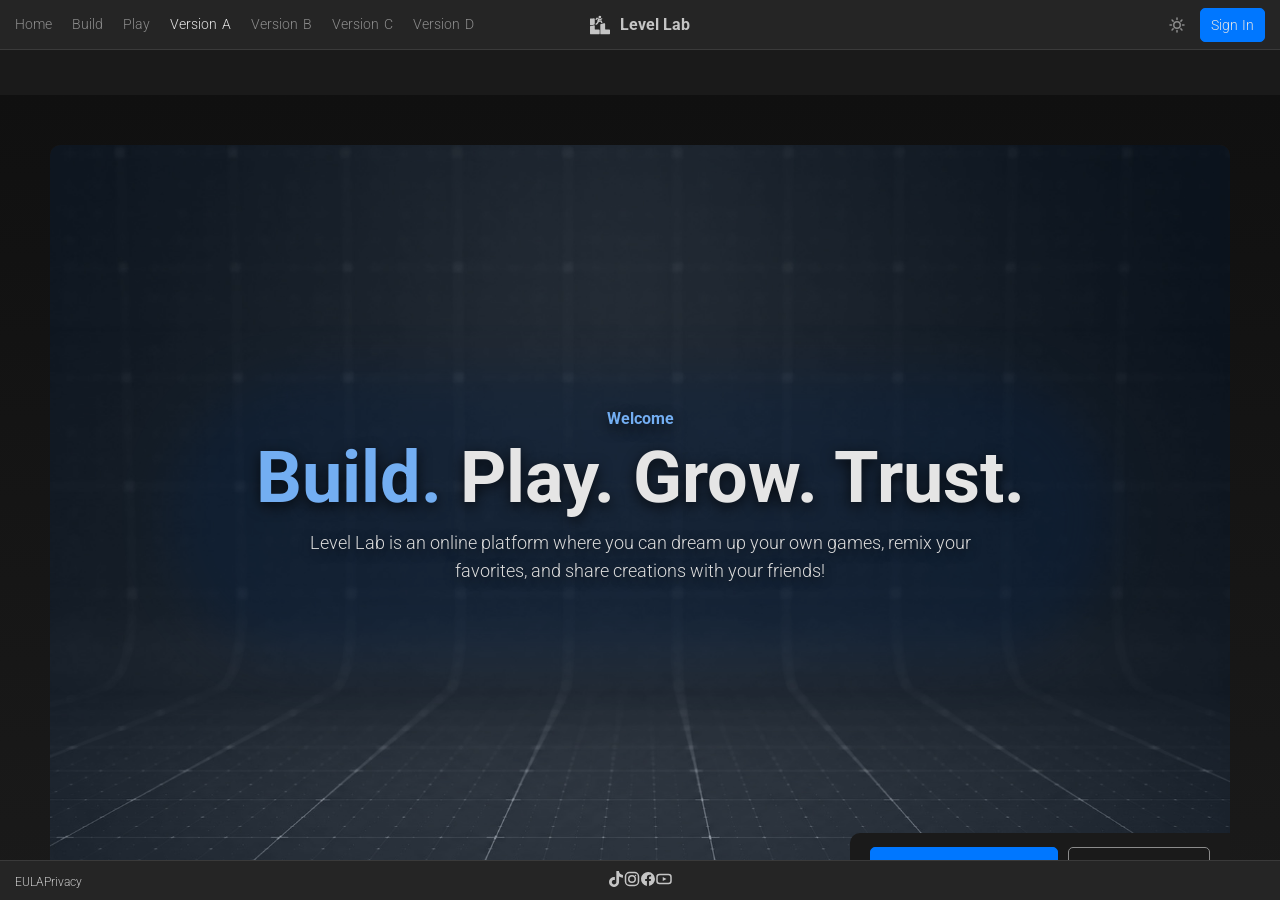
==== commit 388bf00a: "added version D" ====
--- a/index.html
+++ b/index.html
@@ -5,7 +5,7 @@
     <meta name="viewport" content="width=device-width, initial-scale=1">
     <meta name="description" content="Level Lab is an online platform where you can build, play, grow, and create safely.">
     <title>Level Lab</title>
-    <link rel="stylesheet" href="styles.css">
+    <link rel="stylesheet" href="styles.css?v=20260723-versiond-step-card-artwork">
   </head>
   <body id="top">
     <a class="skip-link" href="#main">Skip to main content</a>
@@ -19,6 +19,7 @@
           <a class="nav-link nav-version active" href="index.html?hero=a" data-hero-version="a" aria-label="Version A" aria-current="page"><span class="version-word">Version </span>A</a>
           <a class="nav-link nav-version" href="index.html?hero=b" data-hero-version="b" aria-label="Version B"><span class="version-word">Version </span>B</a>
           <a class="nav-link nav-version" href="index.html?hero=c" data-hero-version="c" aria-label="Version C"><span class="version-word">Version </span>C</a>
+          <a class="nav-link nav-version" href="index.html?hero=d" data-hero-version="d" aria-label="Version D"><span class="version-word">Version </span>D</a>
         </nav>
       </div>
       <div class="panel-center">
@@ -120,6 +121,31 @@
             <video class="hero-video" data-hero-video data-src="assets/media/welcome.mp4" muted loop playsinline preload="none" poster="assets/media/background-dark.jpg" data-media-fallback></video>
           </div>
         </div>
+        <div class="hero-variant hero-variant-d hero-variant-unframed" data-hero-panel="d" hidden>
+          <div class="hero-copy">
+            <span class="section-eyebrow">Welcome</span>
+            <h1 class="hero-title" aria-label="Build. Play. Grow. Trust."><span>Build.</span> Play. Grow. Trust.</h1>
+            <p class="hero-lead">Level Lab is an online platform where you can dream up your own games, remix your favorites, and share creations with your friends!</p>
+            <div class="hero-actions">
+              <a class="button hero-primary" href="build.html">Start Creating</a>
+              <a class="button hero-secondary" href="play.html" aria-label="Play games">Play</a>
+            </div>
+            <div class="hero-proof">
+              <span class="hero-proof-avatars" aria-hidden="true">
+                <img class="hero-proof-avatar" src="assets/images/creator-avatar-1.svg" alt="" width="28" height="28">
+                <img class="hero-proof-avatar" src="assets/images/creator-avatar-2.svg" alt="" width="28" height="28">
+                <img class="hero-proof-avatar" src="assets/images/creator-avatar-3.svg" alt="" width="28" height="28">
+                <img class="hero-proof-avatar" src="assets/images/creator-avatar-4.svg" alt="" width="28" height="28">
+                <img class="hero-proof-avatar" src="assets/images/creator-avatar-5.svg" alt="" width="28" height="28">
+              </span>
+              <span class="hero-proof-copy"><strong>879</strong> creators active this week</span>
+              <span class="hero-proof-status" aria-hidden="true"></span>
+            </div>
+          </div>
+          <div class="hero-reveal hero-media hero-media-full">
+            <video class="hero-video" data-hero-video data-src="assets/media/welcome.mp4" muted loop playsinline preload="none" poster="assets/media/background-dark.jpg" data-media-fallback></video>
+          </div>
+        </div>
         <a class="grid-more" href="#build" data-scroll-target="build">
           <svg width="16" height="16" viewBox="0 0 16 16" fill="none" stroke="currentColor" stroke-width="1.5" stroke-linecap="round" stroke-linejoin="round" aria-hidden="true"><polyline points="4 6 8 10 12 6"></polyline></svg>
           <span>Scroll to Learn More</span>
@@ -179,47 +205,80 @@
       <section class="how-it-works reveal" aria-labelledby="how-it-works-title">
         <div class="how-it-works-intro">
           <span class="section-eyebrow">How Level Lab works</span>
-          <h2 class="how-it-works-title" id="how-it-works-title">From idea to playable in 3 simple steps</h2>
+          <h2 class="how-it-works-title" id="how-it-works-title">Bring Your Ideas to Life</h2>
         </div>
         <ol class="how-steps">
-          <li class="how-step">
-            <div class="how-step-topline">
-              <span class="how-step-number">STEP 1</span>
-              <span class="how-step-icon" aria-hidden="true">
-                <svg viewBox="0 0 24 24" fill="none" stroke="currentColor" stroke-width="1.6" stroke-linecap="round" stroke-linejoin="round">
-                  <path d="M4 5.5A2.5 2.5 0 0 1 6.5 3h11A2.5 2.5 0 0 1 20 5.5v7a2.5 2.5 0 0 1-2.5 2.5H11l-4.5 4v-4H6.5A2.5 2.5 0 0 1 4 12.5v-7Z"></path>
-                  <path d="M8 7.5h8M8 10.5h5"></path>
-                </svg>
-              </span>
-            </div>
-            <h3 class="how-step-title">Describe your idea</h3>
-            <p class="how-step-description">Tell the AI what you want to build. Start with a prompt or a template.</p>
-          </li>
-          <li class="how-step">
-            <div class="how-step-topline">
-              <span class="how-step-number">STEP 2</span>
-              <span class="how-step-icon" aria-hidden="true">
-                <svg viewBox="0 0 24 24" fill="none" stroke="currentColor" stroke-width="1.6" stroke-linecap="round" stroke-linejoin="round">
-                  <path d="m12 3 8 4.5-8 4.5-8-4.5L12 3Z"></path>
-                  <path d="m4 12 8 4.5 8-4.5M4 16.5l8 4.5 8-4.5"></path>
-                </svg>
-              </span>
-            </div>
-            <h3 class="how-step-title">Build and customize</h3>
-            <p class="how-step-description">Add assets, logic, and environments. Fine-tune everything your way.</p>
-          </li>
-          <li class="how-step">
-            <div class="how-step-topline">
-              <span class="how-step-number">STEP 3</span>
-              <span class="how-step-icon" aria-hidden="true">
-                <svg viewBox="0 0 24 24" fill="none" stroke="currentColor" stroke-width="1.6" stroke-linecap="round" stroke-linejoin="round">
-                  <path d="M8.5 10H6l-2 2 2 2h2.5l2-2-2-2ZM15.5 10H18l2 2-2 2h-2.5l-2-2 2-2Z"></path>
-                  <path d="M10 7.5h4M10 16.5h4"></path>
-                </svg>
-              </span>
-            </div>
-            <h3 class="how-step-title">Publish, play, and remix</h3>
-            <p class="how-step-description">Share your game with the world. Play, remix, and get inspired.</p>
+          <li class="how-step flip-card" data-step-media tabindex="0" role="button" aria-pressed="false" aria-label="Flip step 1">
+            <div class="flip-card-inner">
+              <div class="flip-face flip-face-front">
+                <img class="how-step-media" src="assets/images/describe-your-idea.png" alt="A creator building a game with Level Lab's AI assistant" width="1536" height="1080">
+                <div class="how-step-body">
+                  <div class="how-step-topline">
+                    <span class="how-step-number">STEP 1</span>
+                    <span class="how-step-icon" aria-hidden="true">
+                      <svg viewBox="0 0 24 24" fill="none" stroke="currentColor" stroke-width="1.6" stroke-linecap="round" stroke-linejoin="round">
+                        <path d="M4 5.5A2.5 2.5 0 0 1 6.5 3h11A2.5 2.5 0 0 1 20 5.5v7a2.5 2.5 0 0 1-2.5 2.5H11l-4.5 4v-4H6.5A2.5 2.5 0 0 1 4 12.5v-7Z"></path>
+                        <path d="M8 7.5h8M8 10.5h5"></path>
+                      </svg>
+                    </span>
+                  </div>
+                  <h3 class="how-step-title">Describe your idea</h3>
+                  <p class="how-step-description">Tell the AI what you want to build. Start with a prompt or a template.</p>
+                </div>
+              </div>
+              <div class="flip-face flip-face-back">
+                <span class="how-step-number">STEP 1</span>
+                <p class="how-step-back-copy">No blank page panic. Start with a prompt, a template, or a game you already like.</p>
+              </div>
+            </div>
+          </li>
+          <li class="how-step flip-card" data-step-media tabindex="0" role="button" aria-pressed="false" aria-label="Flip step 2">
+            <div class="flip-card-inner">
+              <div class="flip-face flip-face-front">
+                <img class="how-step-media" src="assets/images/build-and-customize.png" alt="The Level Lab editor while customizing a game world" width="1699" height="931" loading="lazy">
+                <div class="how-step-body">
+                  <div class="how-step-topline">
+                    <span class="how-step-number">STEP 2</span>
+                    <span class="how-step-icon" aria-hidden="true">
+                      <svg viewBox="0 0 24 24" fill="none" stroke="currentColor" stroke-width="1.6" stroke-linecap="round" stroke-linejoin="round">
+                        <path d="m12 3 8 4.5-8 4.5-8-4.5L12 3Z"></path>
+                        <path d="m4 12 8 4.5 8-4.5M4 16.5l8 4.5 8-4.5"></path>
+                      </svg>
+                    </span>
+                  </div>
+                  <h3 class="how-step-title">Build and customize</h3>
+                  <p class="how-step-description">Add assets, logic, and environments. Fine-tune everything your way.</p>
+                </div>
+              </div>
+              <div class="flip-face flip-face-back">
+                <span class="how-step-number">STEP 2</span>
+                <p class="how-step-back-copy">Every piece stays editable. Change the look, rules, objects, and behavior as you build.</p>
+              </div>
+            </div>
+          </li>
+          <li class="how-step flip-card" data-step-media tabindex="0" role="button" aria-pressed="false" aria-label="Flip step 3">
+            <div class="flip-card-inner">
+              <div class="flip-face flip-face-front">
+                <img class="how-step-media" src="assets/images/publish.png" alt="Publishing a finished game from the Level Lab editor" width="1536" height="1024" loading="lazy">
+                <div class="how-step-body">
+                  <div class="how-step-topline">
+                    <span class="how-step-number">STEP 3</span>
+                    <span class="how-step-icon" aria-hidden="true">
+                      <svg viewBox="0 0 24 24" fill="none" stroke="currentColor" stroke-width="1.6" stroke-linecap="round" stroke-linejoin="round">
+                        <path d="M8.5 10H6l-2 2 2 2h2.5l2-2-2-2ZM15.5 10H18l2 2-2 2h-2.5l-2-2 2-2Z"></path>
+                        <path d="M10 7.5h4M10 16.5h4"></path>
+                      </svg>
+                    </span>
+                  </div>
+                  <h3 class="how-step-title">Publish, play, and remix</h3>
+                  <p class="how-step-description">Share your game with the world. Play, remix, and get inspired.</p>
+                </div>
+              </div>
+              <div class="flip-face flip-face-back">
+                <span class="how-step-number">STEP 3</span>
+                <p class="how-step-back-copy">Your game becomes part of the loop. Share it, play others, and remix what inspires you.</p>
+              </div>
+            </div>
           </li>
         </ol>
       </section>
@@ -227,22 +286,22 @@
       <section class="feature build-feature reveal" id="build" aria-labelledby="build-title">
         <div class="feature-text">
           <span class="section-eyebrow">Build</span>
-          <h2 class="feature-title" id="build-title">Build the experience</h2>
+          <h2 class="feature-title" id="build-title"><span class="section-accent">Build</span> the experience</h2>
           <p class="feature-lead">Powerful AI that keeps you in control. Not a black box that builds for you, not a classic editor with AI bolted on as an afterthought. Create at AI speed; keep every piece visible, editable, and yours.</p>
           <ol class="steps">
             <li class="step"><span class="step-num" aria-hidden="true"></span><span><span class="step-label">Build</span> — AI that keeps you in control</span></li>
             <li class="step"><span class="step-num" aria-hidden="true"></span><span><span class="step-label">Play</span> — Every game is yours to remix</span></li>
             <li class="step"><span class="step-num" aria-hidden="true"></span><span><span class="step-label">Grow</span> — A low floor and a high ceiling</span></li>
             <li class="step"><span class="step-num" aria-hidden="true"></span><span><span class="step-label">Trust</span> — Safety built in, not patched on</span></li>
+            <li class="step"><span class="step-num" aria-hidden="true"></span><span><span class="step-label">AI Fine-tuning</span> — Refine every detail with AI, on your terms</span></li>
           </ol>
           <div class="cta-row"><a class="button button-accent cta" href="build.html">Start Creating</a></div>
         </div>
         <div class="feature-media builder-showcase" aria-label="Level Lab builder preview">
           <img class="builder-asset-panel" src="assets/images/builder/asset-tree.png" alt="Level Lab builder asset tree panel" width="289" height="677">
           <div class="builder-video-frame">
-            <video class="feature-video builder-video" src="assets/media/splash-build-1080.mp4" autoplay muted loop playsinline preload="metadata" data-media-fallback></video>
-          </div>
-          <img class="builder-assistant-panel" src="assets/images/builder/assistant-panel.png" alt="Level Lab builder assistant panel" width="259" height="462">
+            <video class="feature-video builder-video" src="assets/media/build2.mp4" autoplay muted loop playsinline preload="metadata" data-media-fallback></video>
+          </div>
         </div>
       </section>
 
@@ -266,7 +325,7 @@
       <section class="feature play-gallery reveal" id="play" aria-labelledby="play-title">
         <div class="play-gallery-head">
           <span class="section-eyebrow">Play, explore, and remix</span>
-          <h2 class="play-gallery-title" id="play-title">Play is just the beginning</h2>
+          <h2 class="play-gallery-title" id="play-title"><span class="section-accent">Play</span> is just the beginning</h2>
           <p class="play-gallery-summary"><strong>See</strong> worlds made by creators like you, <strong>play</strong> instantly in your browser on any device, and <strong>remix</strong> any game to make it the starting point of your own.</p>
         </div>
         <div class="play-gallery-grid">
@@ -277,13 +336,18 @@
               <div class="play-card-actions" aria-label="Highway Racer actions">
                 <a class="play-card-action-button" href="play.html"><svg width="20" height="20" viewBox="0 0 20 20" fill="none" stroke="currentColor" stroke-width="1.5" stroke-linejoin="round" aria-hidden="true"><path d="m7 4.8 7 5.2-7 5.2V4.8Z"></path></svg><span>Play</span></a>
                 <button class="play-card-action-button" type="button" aria-label="Share Highway Racer" title="Share Highway Racer"><svg width="20" height="20" viewBox="0 0 20 20" fill="none" stroke="currentColor" stroke-width="1.5" stroke-linecap="round" aria-hidden="true"><circle cx="5" cy="10" r="2"></circle><circle cx="15" cy="5" r="2"></circle><circle cx="15" cy="15" r="2"></circle><path d="m6.8 9 6.4-3M6.8 11l6.4 3"></path></svg><span>Share</span></button>
-                <button class="play-card-action-button play-card-action-remix" type="button" aria-label="Remix Highway Racer" title="Remix Highway Racer"><img class="play-card-remix-icon" src="assets/images/remix-icon-transparent.svg" alt=""><span>Remix</span></button>
+                 <button class="play-card-action-button play-card-action-remix" type="button" aria-label="Remix Highway Racer" title="Remix Highway Racer"><span class="play-card-remix-icon" aria-hidden="true"></span><span>Remix</span></button>
                 <button class="play-card-action-button" type="button" aria-label="Like Highway Racer" title="Like Highway Racer"><svg width="20" height="20" viewBox="0 0 20 20" fill="none" stroke="currentColor" stroke-width="1.5" stroke-linejoin="round" aria-hidden="true"><path d="M10 16.4 3.7 10A3.8 3.8 0 0 1 9 4.6l1 1 1-1a3.8 3.8 0 0 1 5.3 5.4L10 16.4Z"></path></svg><span>Like</span></button>
               </div>
             </div>
             <div class="play-card-content">
               <h3 class="play-card-title">Highway Racer</h3>
               <p class="play-card-author">@maestro024 | Level Lab</p>
+              <div class="play-card-stats" aria-label="13 likes, 931 plays">
+                <span aria-label="13 likes"><svg viewBox="0 0 20 20" aria-hidden="true"><path d="M10 16.4 3.7 10A3.8 3.8 0 0 1 9 4.6l1 1 1-1a3.8 3.8 0 0 1 5.3 5.4L10 16.4Z"></path></svg>13</span>
+                <span aria-label="931 plays"><svg viewBox="0 0 20 20" aria-hidden="true"><path d="M3 10h14M10 3v14"></path><circle cx="10" cy="10" r="7"></circle></svg>931</span>
+                <button type="button" aria-label="Save Highway Racer" title="Save Highway Racer"><svg viewBox="0 0 20 20" aria-hidden="true"><path d="m10 2.8 2.1 4.4 4.9.7-3.5 3.4.8 4.9-4.3-2.3-4.3 2.3.8-4.9L3 7.9l4.9-.7L10 2.8Z"></path></svg></button>
+              </div>
             </div>
           </article>
 
@@ -291,12 +355,15 @@
             <div class="play-card-media play-card-media-night"><img class="play-card-video play-card-thumbnail" src="assets/images/escape-apocalypse-thumbnail.png" alt="Escape the Apocalypse game thumbnail" width="1280" height="720"><video class="play-card-video play-card-live" src="assets/media/escape-apocalypse-hover.mp4" muted loop playsinline preload="none" aria-hidden="true" tabindex="-1"></video><div class="play-card-actions" aria-label="Escape the Apocalypse actions">
               <a class="play-card-action-button" href="play.html"><svg width="20" height="20" viewBox="0 0 20 20" fill="none" stroke="currentColor" stroke-width="1.5" stroke-linejoin="round" aria-hidden="true"><path d="m7 4.8 7 5.2-7 5.2V4.8Z"></path></svg><span>Play</span></a>
               <button class="play-card-action-button" type="button" aria-label="Share Escape the Apocalypse" title="Share Escape the Apocalypse"><svg width="20" height="20" viewBox="0 0 20 20" fill="none" stroke="currentColor" stroke-width="1.5" stroke-linecap="round" aria-hidden="true"><circle cx="5" cy="10" r="2"></circle><circle cx="15" cy="5" r="2"></circle><circle cx="15" cy="15" r="2"></circle><path d="m6.8 9 6.4-3M6.8 11l6.4 3"></path></svg><span>Share</span></button>
-              <button class="play-card-action-button play-card-action-remix" type="button" aria-label="Remix Escape the Apocalypse" title="Remix Escape the Apocalypse"><img class="play-card-remix-icon" src="assets/images/remix-icon-transparent.svg" alt=""><span>Remix</span></button>
+               <button class="play-card-action-button play-card-action-remix" type="button" aria-label="Remix Escape the Apocalypse" title="Remix Escape the Apocalypse"><span class="play-card-remix-icon" aria-hidden="true"></span><span>Remix</span></button>
               <button class="play-card-action-button" type="button" aria-label="Like Escape the Apocalypse" title="Like Escape the Apocalypse"><svg width="20" height="20" viewBox="0 0 20 20" fill="none" stroke="currentColor" stroke-width="1.5" stroke-linejoin="round" aria-hidden="true"><path d="M10 16.4 3.7 10A3.8 3.8 0 0 1 9 4.6l1 1 1-1a3.8 3.8 0 0 1 5.3 5.4L10 16.4Z"></path></svg><span>Like</span></button>
             </div></div>
             <div class="play-card-content">
               <h3 class="play-card-title">Escape the Apocalypse</h3>
               <p class="play-card-author">@peter_the_rock | Level Lab</p>
+              <div class="play-card-stats" aria-label="13 likes, 931 plays">
+                <span aria-label="13 likes"><svg viewBox="0 0 20 20" aria-hidden="true"><path d="M10 16.4 3.7 10A3.8 3.8 0 0 1 9 4.6l1 1 1-1a3.8 3.8 0 0 1 5.3 5.4L10 16.4Z"></path></svg>13</span><span aria-label="931 plays"><svg viewBox="0 0 20 20" aria-hidden="true"><path d="M3 10h14M10 3v14"></path><circle cx="10" cy="10" r="7"></circle></svg>931</span><button type="button" aria-label="Save Escape the Apocalypse" title="Save Escape the Apocalypse"><svg viewBox="0 0 20 20" aria-hidden="true"><path d="m10 2.8 2.1 4.4 4.9.7-3.5 3.4.8 4.9-4.3-2.3-4.3 2.3.8-4.9L3 7.9l4.9-.7L10 2.8Z"></path></svg></button>
+              </div>
             </div>
           </article>
 
@@ -304,12 +371,13 @@
             <div class="play-card-media play-card-media-ocean"><img class="play-card-video play-card-thumbnail" src="assets/images/scuba-diver-thumbnail.png" alt="Scuba Diver game thumbnail" width="1280" height="720"><video class="play-card-video play-card-live" src="assets/media/scuba-diver-hover.mp4" muted loop playsinline preload="none" aria-hidden="true" tabindex="-1"></video><div class="play-card-actions" aria-label="Scuba Diver actions">
               <a class="play-card-action-button" href="play.html"><svg width="20" height="20" viewBox="0 0 20 20" fill="none" stroke="currentColor" stroke-width="1.5" stroke-linejoin="round" aria-hidden="true"><path d="m7 4.8 7 5.2-7 5.2V4.8Z"></path></svg><span>Play</span></a>
               <button class="play-card-action-button" type="button" aria-label="Share Scuba Diver" title="Share Scuba Diver"><svg width="20" height="20" viewBox="0 0 20 20" fill="none" stroke="currentColor" stroke-width="1.5" stroke-linecap="round" aria-hidden="true"><circle cx="5" cy="10" r="2"></circle><circle cx="15" cy="5" r="2"></circle><circle cx="15" cy="15" r="2"></circle><path d="m6.8 9 6.4-3M6.8 11l6.4 3"></path></svg><span>Share</span></button>
-              <button class="play-card-action-button play-card-action-remix" type="button" aria-label="Remix Scuba Diver" title="Remix Scuba Diver"><img class="play-card-remix-icon" src="assets/images/remix-icon-transparent.svg" alt=""><span>Remix</span></button>
+               <button class="play-card-action-button play-card-action-remix" type="button" aria-label="Remix Scuba Diver" title="Remix Scuba Diver"><span class="play-card-remix-icon" aria-hidden="true"></span><span>Remix</span></button>
               <button class="play-card-action-button" type="button" aria-label="Like Scuba Diver" title="Like Scuba Diver"><svg width="20" height="20" viewBox="0 0 20 20" fill="none" stroke="currentColor" stroke-width="1.5" stroke-linejoin="round" aria-hidden="true"><path d="M10 16.4 3.7 10A3.8 3.8 0 0 1 9 4.6l1 1 1-1a3.8 3.8 0 0 1 5.3 5.4L10 16.4Z"></path></svg><span>Like</span></button>
             </div></div>
             <div class="play-card-content">
               <h3 class="play-card-title">Scuba Diver</h3>
               <p class="play-card-author">@albert_96 | Level Lab</p>
+              <div class="play-card-stats" aria-label="13 likes, 931 plays"><span aria-label="13 likes"><svg viewBox="0 0 20 20" aria-hidden="true"><path d="M10 16.4 3.7 10A3.8 3.8 0 0 1 9 4.6l1 1 1-1a3.8 3.8 0 0 1 5.3 5.4L10 16.4Z"></path></svg>13</span><span aria-label="931 plays"><svg viewBox="0 0 20 20" aria-hidden="true"><path d="M3 10h14M10 3v14"></path><circle cx="10" cy="10" r="7"></circle></svg>931</span><button type="button" aria-label="Save Scuba Diver" title="Save Scuba Diver"><svg viewBox="0 0 20 20" aria-hidden="true"><path d="m10 2.8 2.1 4.4 4.9.7-3.5 3.4.8 4.9-4.3-2.3-4.3 2.3.8-4.9L3 7.9l4.9-.7L10 2.8Z"></path></svg></button></div>
             </div>
           </article>
 
@@ -317,12 +385,13 @@
             <div class="play-card-media play-card-media-cavern"><img class="play-card-video play-card-thumbnail" src="assets/images/bloody-tower-thumbnail.png" alt="Bloody Tower game thumbnail" width="1280" height="720"><video class="play-card-video play-card-live" src="assets/media/bloody-tower-hover.mp4" muted loop playsinline preload="none" aria-hidden="true" tabindex="-1"></video><div class="play-card-actions" aria-label="Bloody Tower actions">
               <a class="play-card-action-button" href="play.html"><svg width="20" height="20" viewBox="0 0 20 20" fill="none" stroke="currentColor" stroke-width="1.5" stroke-linejoin="round" aria-hidden="true"><path d="m7 4.8 7 5.2-7 5.2V4.8Z"></path></svg><span>Play</span></a>
               <button class="play-card-action-button" type="button" aria-label="Share Bloody Tower" title="Share Bloody Tower"><svg width="20" height="20" viewBox="0 0 20 20" fill="none" stroke="currentColor" stroke-width="1.5" stroke-linecap="round" aria-hidden="true"><circle cx="5" cy="10" r="2"></circle><circle cx="15" cy="5" r="2"></circle><circle cx="15" cy="15" r="2"></circle><path d="m6.8 9 6.4-3M6.8 11l6.4 3"></path></svg><span>Share</span></button>
-              <button class="play-card-action-button play-card-action-remix" type="button" aria-label="Remix Bloody Tower" title="Remix Bloody Tower"><img class="play-card-remix-icon" src="assets/images/remix-icon-transparent.svg" alt=""><span>Remix</span></button>
+               <button class="play-card-action-button play-card-action-remix" type="button" aria-label="Remix Bloody Tower" title="Remix Bloody Tower"><span class="play-card-remix-icon" aria-hidden="true"></span><span>Remix</span></button>
               <button class="play-card-action-button" type="button" aria-label="Like Bloody Tower" title="Like Bloody Tower"><svg width="20" height="20" viewBox="0 0 20 20" fill="none" stroke="currentColor" stroke-width="1.5" stroke-linejoin="round" aria-hidden="true"><path d="M10 16.4 3.7 10A3.8 3.8 0 0 1 9 4.6l1 1 1-1a3.8 3.8 0 0 1 5.3 5.4L10 16.4Z"></path></svg><span>Like</span></button>
             </div></div>
             <div class="play-card-content">
               <h3 class="play-card-title">Bloody Tower</h3>
               <p class="play-card-author">@aldrenju18 | Level Lab</p>
+              <div class="play-card-stats" aria-label="13 likes, 931 plays"><span aria-label="13 likes"><svg viewBox="0 0 20 20" aria-hidden="true"><path d="M10 16.4 3.7 10A3.8 3.8 0 0 1 9 4.6l1 1 1-1a3.8 3.8 0 0 1 5.3 5.4L10 16.4Z"></path></svg>13</span><span aria-label="931 plays"><svg viewBox="0 0 20 20" aria-hidden="true"><path d="M3 10h14M10 3v14"></path><circle cx="10" cy="10" r="7"></circle></svg>931</span><button type="button" aria-label="Save Bloody Tower" title="Save Bloody Tower"><svg viewBox="0 0 20 20" aria-hidden="true"><path d="m10 2.8 2.1 4.4 4.9.7-3.5 3.4.8 4.9-4.3-2.3-4.3 2.3.8-4.9L3 7.9l4.9-.7L10 2.8Z"></path></svg></button></div>
             </div>
           </article>
 
@@ -330,12 +399,13 @@
             <div class="play-card-media play-card-media-sky"><img class="play-card-video play-card-thumbnail" src="assets/images/box-dash-thumbnail.png" alt="Box Dash game thumbnail" width="1280" height="720"><video class="play-card-video play-card-live" src="assets/media/box-dash-hover.mp4" muted loop playsinline preload="none" aria-hidden="true" tabindex="-1"></video><div class="play-card-actions" aria-label="Box Dash actions">
               <a class="play-card-action-button" href="play.html"><svg width="20" height="20" viewBox="0 0 20 20" fill="none" stroke="currentColor" stroke-width="1.5" stroke-linejoin="round" aria-hidden="true"><path d="m7 4.8 7 5.2-7 5.2V4.8Z"></path></svg><span>Play</span></a>
               <button class="play-card-action-button" type="button" aria-label="Share Box Dash" title="Share Box Dash"><svg width="20" height="20" viewBox="0 0 20 20" fill="none" stroke="currentColor" stroke-width="1.5" stroke-linecap="round" aria-hidden="true"><circle cx="5" cy="10" r="2"></circle><circle cx="15" cy="5" r="2"></circle><circle cx="15" cy="15" r="2"></circle><path d="m6.8 9 6.4-3M6.8 11l6.4 3"></path></svg><span>Share</span></button>
-              <button class="play-card-action-button play-card-action-remix" type="button" aria-label="Remix Box Dash" title="Remix Box Dash"><img class="play-card-remix-icon" src="assets/images/remix-icon-transparent.svg" alt=""><span>Remix</span></button>
+               <button class="play-card-action-button play-card-action-remix" type="button" aria-label="Remix Box Dash" title="Remix Box Dash"><span class="play-card-remix-icon" aria-hidden="true"></span><span>Remix</span></button>
               <button class="play-card-action-button" type="button" aria-label="Like Box Dash" title="Like Box Dash"><svg width="20" height="20" viewBox="0 0 20 20" fill="none" stroke="currentColor" stroke-width="1.5" stroke-linejoin="round" aria-hidden="true"><path d="M10 16.4 3.7 10A3.8 3.8 0 0 1 9 4.6l1 1 1-1a3.8 3.8 0 0 1 5.3 5.4L10 16.4Z"></path></svg><span>Like</span></button>
             </div></div>
             <div class="play-card-content">
               <h3 class="play-card-title">Box Dash</h3>
               <p class="play-card-author">@codezero | Level Lab</p>
+              <div class="play-card-stats" aria-label="13 likes, 931 plays"><span aria-label="13 likes"><svg viewBox="0 0 20 20" aria-hidden="true"><path d="M10 16.4 3.7 10A3.8 3.8 0 0 1 9 4.6l1 1 1-1a3.8 3.8 0 0 1 5.3 5.4L10 16.4Z"></path></svg>13</span><span aria-label="931 plays"><svg viewBox="0 0 20 20" aria-hidden="true"><path d="M3 10h14M10 3v14"></path><circle cx="10" cy="10" r="7"></circle></svg>931</span><button type="button" aria-label="Save Box Dash" title="Save Box Dash"><svg viewBox="0 0 20 20" aria-hidden="true"><path d="m10 2.8 2.1 4.4 4.9.7-3.5 3.4.8 4.9-4.3-2.3-4.3 2.3.8-4.9L3 7.9l4.9-.7L10 2.8Z"></path></svg></button></div>
             </div>
           </article>
 
@@ -343,12 +413,13 @@
             <div class="play-card-media play-card-media-lilac"><img class="play-card-video play-card-thumbnail" src="assets/images/jaws-thumbnail.png" alt="Jaws game thumbnail" width="1280" height="720"><video class="play-card-video play-card-live" src="assets/media/jaws-hover.mp4" muted loop playsinline preload="none" aria-hidden="true" tabindex="-1"></video><div class="play-card-actions" aria-label="Jaws actions">
               <a class="play-card-action-button" href="play.html"><svg width="20" height="20" viewBox="0 0 20 20" fill="none" stroke="currentColor" stroke-width="1.5" stroke-linejoin="round" aria-hidden="true"><path d="m7 4.8 7 5.2-7 5.2V4.8Z"></path></svg><span>Play</span></a>
               <button class="play-card-action-button" type="button" aria-label="Share Jaws" title="Share Jaws"><svg width="20" height="20" viewBox="0 0 20 20" fill="none" stroke="currentColor" stroke-width="1.5" stroke-linecap="round" aria-hidden="true"><circle cx="5" cy="10" r="2"></circle><circle cx="15" cy="5" r="2"></circle><circle cx="15" cy="15" r="2"></circle><path d="m6.8 9 6.4-3M6.8 11l6.4 3"></path></svg><span>Share</span></button>
-              <button class="play-card-action-button play-card-action-remix" type="button" aria-label="Remix Jaws" title="Remix Jaws"><img class="play-card-remix-icon" src="assets/images/remix-icon-transparent.svg" alt=""><span>Remix</span></button>
+               <button class="play-card-action-button play-card-action-remix" type="button" aria-label="Remix Jaws" title="Remix Jaws"><span class="play-card-remix-icon" aria-hidden="true"></span><span>Remix</span></button>
               <button class="play-card-action-button" type="button" aria-label="Like Jaws" title="Like Jaws"><svg width="20" height="20" viewBox="0 0 20 20" fill="none" stroke="currentColor" stroke-width="1.5" stroke-linejoin="round" aria-hidden="true"><path d="M10 16.4 3.7 10A3.8 3.8 0 0 1 9 4.6l1 1 1-1a3.8 3.8 0 0 1 5.3 5.4L10 16.4Z"></path></svg><span>Like</span></button>
             </div></div>
             <div class="play-card-content">
               <h3 class="play-card-title">Jaws</h3>
               <p class="play-card-author">@ovie | Level Lab</p>
+              <div class="play-card-stats" aria-label="13 likes, 931 plays"><span aria-label="13 likes"><svg viewBox="0 0 20 20" aria-hidden="true"><path d="M10 16.4 3.7 10A3.8 3.8 0 0 1 9 4.6l1 1 1-1a3.8 3.8 0 0 1 5.3 5.4L10 16.4Z"></path></svg>13</span><span aria-label="931 plays"><svg viewBox="0 0 20 20" aria-hidden="true"><path d="M3 10h14M10 3v14"></path><circle cx="10" cy="10" r="7"></circle></svg>931</span><button type="button" aria-label="Save Jaws" title="Save Jaws"><svg viewBox="0 0 20 20" aria-hidden="true"><path d="m10 2.8 2.1 4.4 4.9.7-3.5 3.4.8 4.9-4.3-2.3-4.3 2.3.8-4.9L3 7.9l4.9-.7L10 2.8Z"></path></svg></button></div>
             </div>
           </article>
         </div>
@@ -358,12 +429,25 @@
       <section class="feature grow-section reveal" id="learn" aria-labelledby="learn-title">
         <div class="feature-text">
           <span class="section-eyebrow">Grow</span>
-          <h2 class="feature-title" id="learn-title">Games grow. So do you.</h2>
+          <h2 class="feature-title" id="learn-title">Games <span class="section-accent">grow</span>. So can you.</h2>
           <p class="feature-lead">Your first game takes minutes. What comes next is up to you: Custom art, tuned behaviors, deeper logic. Level Lab reveals depth as you grow — a low floor and a high ceiling.</p>
         </div>
-        <img class="grow-image" src="assets/images/grow.png" alt="" width="720" height="720" data-media-fallback>
-        <ul class="loop grow-cards feature-row">
-          <li class="flip-card" tabindex="0">
+        <div class="grow-orbit">
+          <img class="grow-image" src="assets/images/grow.png" alt="" width="720" height="720" data-media-fallback>
+          <div class="grow-hub" tabindex="0" aria-label="How growth works" aria-describedby="grow-hub-description">
+            <svg class="grow-hub-symbol" viewBox="0 0 150 170" fill="none" aria-hidden="true">
+              <path d="M75 148V34M62 148V70L42 50M88 148V70L108 50M49 148V104L25 80M101 148V104L125 80" class="grow-branches"></path>
+              <circle cx="75" cy="26" r="15" data-grow-node="top"></circle>
+              <circle cx="36" cy="44" r="15" data-grow-node="left"></circle>
+              <circle cx="114" cy="44" r="15" data-grow-node="right"></circle>
+              <circle cx="19" cy="74" r="15" data-grow-node="lower-left"></circle>
+              <circle cx="131" cy="74" r="15" data-grow-node="lower-right"></circle>
+            </svg>
+            <span class="grow-hub-label">Grow</span>
+            <p class="grow-hub-description" id="grow-hub-description">Your first game takes minutes. What comes next is up to you: Custom art, tuned behaviors, deeper logic. Level Lab reveals depth as you grow — a low floor and a high ceiling.</p>
+          </div>
+          <ul class="loop grow-cards feature-row">
+          <li class="flip-card" data-grow-card="left" tabindex="0">
             <div class="flip-card-inner">
               <div class="flip-face flip-face-front">
                 <span class="flip-cue" aria-hidden="true"><svg width="14" height="14" viewBox="0 0 14 14" fill="none" stroke="currentColor" stroke-width="1.25"><path d="M10.9 5.2A4.5 4.5 0 1 0 11 8"></path><path d="M9 2.7h2.5v2.5"></path></svg></span>
@@ -372,7 +456,7 @@
               <div class="flip-face flip-face-back"><h3 class="flip-title">Your Games Grow</h3><p class="flip-copy">From a quick remix to a world that's unmistakably yours.</p></div>
             </div>
           </li>
-          <li class="flip-card" tabindex="0">
+          <li class="flip-card" data-grow-card="top" tabindex="0">
             <div class="flip-card-inner">
               <div class="flip-face flip-face-front">
                 <span class="flip-cue" aria-hidden="true"><svg width="14" height="14" viewBox="0 0 14 14" fill="none" stroke="currentColor" stroke-width="1.25"><path d="M10.9 5.2A4.5 4.5 0 1 0 11 8"></path><path d="M9 2.7h2.5v2.5"></path></svg></span>
@@ -381,7 +465,7 @@
               <div class="flip-face flip-face-back"><h3 class="flip-title">Your Skills Grow</h3><p class="flip-copy">Every game you open shows you how games really work.</p></div>
             </div>
           </li>
-          <li class="flip-card" tabindex="0">
+          <li class="flip-card" data-grow-card="right" tabindex="0">
             <div class="flip-card-inner">
               <div class="flip-face flip-face-front">
                 <span class="flip-cue" aria-hidden="true"><svg width="14" height="14" viewBox="0 0 14 14" fill="none" stroke="currentColor" stroke-width="1.25"><path d="M10.9 5.2A4.5 4.5 0 1 0 11 8"></path><path d="M9 2.7h2.5v2.5"></path></svg></span>
@@ -390,13 +474,14 @@
               <div class="flip-face flip-face-back"><h3 class="flip-title">Your Audience Grows</h3><p class="flip-copy">Share your world and watch it become someone else's beginning.</p></div>
             </div>
           </li>
-        </ul>
+          </ul>
+        </div>
       </section>
 
       <section class="feature trust-section reveal" id="safety" aria-labelledby="safety-title">
         <div class="feature-text">
           <span class="section-eyebrow">Trust</span>
-          <h2 class="feature-title" id="safety-title">Safe by design</h2>
+          <h2 class="feature-title" id="safety-title"><span class="section-accent">Safe</span> by design</h2>
           <p class="feature-lead">Trust is the ground everything else stands on. Every layer of Level Lab is built to reduce risk and enable creativity — so creators can focus on making, not worrying.</p>
         </div>
         <ul class="safety-grid">
@@ -424,7 +509,7 @@
       <section class="closing-cta reveal" aria-labelledby="closing-cta-title">
         <div class="closing-cta-copy">
           <span class="section-eyebrow">Make something yours</span>
-          <h2 class="closing-cta-title" id="closing-cta-title">Your next game starts here.</h2>
+          <h2 class="closing-cta-title" id="closing-cta-title">Your next game starts here!</h2>
           <p class="closing-cta-lead">Start with an idea, make it playable, and keep growing from there.</p>
         </div>
         <div class="closing-cta-actions">
@@ -436,7 +521,7 @@
       <section class="feature reveal trust-legacy" id="safety-legacy" aria-labelledby="safety-legacy-title">
         <div class="feature-text feature-col-right">
           <span class="section-eyebrow">Trust</span>
-          <h2 class="feature-title" id="safety-legacy-title">Safe by design</h2>
+          <h2 class="feature-title" id="safety-legacy-title"><span class="section-accent">Safe</span> by design</h2>
           <p class="feature-lead">Trust is the ground everything else stands on. Every layer of Level Lab is built to reduce risk and enable creativity — so creators can focus on making, not worrying.</p>
         </div>
         <img class="trust-image" src="assets/images/trust.png" alt="" width="720" height="720" data-media-fallback>
@@ -460,6 +545,6 @@
     </main>
 
     <script src="script.js"></script>
-    <script type="module" src="hero-variants.mjs"></script>
+    <script type="module" src="hero-variants.mjs?v=20260721-versiond2"></script>
   </body>
 </html>
--- a/styles.css
+++ b/styles.css
@@ -165,6 +165,28 @@
   background: var(--color-background);
 }
 
+body:has(.hero-variant-d:not([hidden])) {
+  --color-background: #111017;
+  background: #111017;
+}
+
+body:has(.hero-variant-d:not([hidden]))::before {
+  background: var(--color-background);
+}
+
+body:has(.hero-variant-d:not([hidden])) .hero-shell {
+  width: calc(100% + (2 * var(--content-gap)) + var(--safe-area-left) + var(--safe-area-right));
+  max-width: none;
+  min-height: calc(100dvh - var(--height-header) - var(--height-footer));
+  margin-top: calc(-1 * var(--content-gap));
+  margin-right: calc(-1 * (var(--content-gap) + var(--safe-area-right)));
+  margin-left: calc(-1 * (var(--content-gap) + var(--safe-area-left)));
+}
+
+body:has(.hero-variant-a:not([hidden])) .hero-shell {
+  margin-top: clamp(24px, 5vh, 56px);
+}
+
 .hero-shell::before {
   content: "";
   position: absolute;
@@ -350,6 +372,11 @@
     border-color: var(--color-accent);
     color: #ffffff;
   }
+
+  body:has(.hero-variant-d:not([hidden])) #play .play-gallery-action:hover {
+    border-color: var(--color-accent);
+    color: #ffffff;
+  }
 }
 
 .hero-media {
@@ -421,14 +448,27 @@
   position: relative;
   inset: auto;
   width: 100%;
-  height: clamp(560px, calc(100dvh - var(--height-header) - var(--height-footer) - var(--content-gap) - var(--content-gap)), 720px);
+  height: clamp(600px, calc(100dvh - var(--height-header) - 48px), 760px);
   gap: 0;
-  margin-bottom: calc(var(--content-gap) + 20px);
+  margin-bottom: clamp(36px, 5vh, 64px);
   padding-bottom: 0;
   overflow: hidden;
   border: 0;
   border-radius: var(--radius-lg);
   background: var(--color-background);
+}
+
+.hero-variant-d.hero-variant-unframed {
+  position: relative;
+  inset: auto;
+  width: 100%;
+  height: calc(100dvh - var(--height-header) - var(--height-footer));
+  margin-bottom: 0;
+  padding-bottom: 0;
+  overflow: visible;
+  border: 0;
+  border-radius: 0;
+  background: var(--color-background) url("assets/images/level-labs-hero-d-3.png") center / cover no-repeat;
 }
 
 .hero-variant-a::after {
@@ -459,7 +499,7 @@
   position: absolute;
   inset: 0;
   z-index: 1;
-  background: rgba(10, 10, 10, 0.52);
+  background: rgba(0, 32, 74, 0.25);
   pointer-events: none;
 }
 
@@ -485,18 +525,44 @@
   padding: clamp(35px, 6vh, 60px) max(20px, 6vw) 112px;
 }
 
+.hero-variant-a .hero-copy::before {
+  content: "";
+  position: absolute;
+  inset: 30% 10% 32%;
+  z-index: 0;
+  border-radius: 999px;
+  background: #00204a;
+  opacity: 0.25;
+  filter: blur(24px);
+  pointer-events: none;
+}
+
+.hero-variant-a .hero-copy .section-eyebrow,
+.hero-variant-a .hero-copy .hero-title,
+.hero-variant-a .hero-copy .hero-lead {
+  position: relative;
+  z-index: 1;
+}
+
+.hero-variant-a .hero-copy .hero-proof {
+  z-index: 4;
+}
+
 .hero-variant-a .section-eyebrow,
 .hero-variant-a .hero-title span {
   color: var(--color-accent-light);
+  text-shadow: 0 4px 14px rgba(0, 0, 0, 0.72);
 }
 
 .hero-variant-a .hero-title,
 .hero-variant-a .hero-proof-copy strong {
   color: var(--color-core-lightest);
+  text-shadow: 0 4px 14px rgba(0, 0, 0, 0.72);
 }
 
 .hero-variant-a .hero-lead {
   color: var(--color-core-lighter);
+  text-shadow: 0 3px 12px rgba(0, 0, 0, 0.64);
 }
 
 .hero-variant-a .hero-actions {
@@ -533,6 +599,7 @@
   max-width: calc(100% - 400px);
   margin: 0;
   color: var(--color-core-light);
+  text-shadow: 0 2px 8px rgba(0, 0, 0, 0.62);
 }
 
 .hero-variant-a .hero-proof-avatar {
@@ -581,6 +648,42 @@
 
 .hero-variant-c .hero-copy {
   padding-top: clamp(35px, 6vh, 65px);
+}
+
+.hero-variant-d .hero-copy {
+  flex: 0 0 auto;
+  padding-top: clamp(35px, 6vh, 65px);
+}
+
+.hero-variant-d .hero-title {
+  color: var(--color-core-lightest);
+  text-shadow: 0 3px 14px rgba(0, 0, 0, 0.72);
+}
+
+.hero-variant-d .hero-title span,
+.hero-variant-d .section-eyebrow {
+  color: var(--color-accent-light);
+}
+
+.hero-variant-d .hero-lead,
+.hero-variant-d .hero-proof {
+  color: var(--color-core-lighter);
+  text-shadow: 0 2px 10px rgba(0, 0, 0, 0.68);
+}
+
+.hero-variant-d .hero-proof-copy strong {
+  color: var(--color-core-lightest);
+}
+
+.hero-variant-d .hero-proof-avatar {
+  border-color: var(--color-core-darker);
+}
+
+.hero-variant-d .hero-reveal {
+  flex: 0 0 auto;
+  width: min(calc(100% - 80px), var(--width-content));
+  max-width: var(--width-content);
+  margin: 0 auto;
 }
 
 .hero-reveal {
@@ -609,9 +712,9 @@
 .capability-rail {
   width: auto;
   max-width: none;
-  margin-top: var(--space-4);
+  margin-top: clamp(72px, 9vh, 112px);
   margin-right: calc(-1 * (var(--content-gap) + var(--safe-area-right)));
-  margin-bottom: 0;
+  margin-bottom: clamp(72px, 9vh, 112px);
   margin-left: calc(-1 * (var(--content-gap) + var(--safe-area-left)));
   background: transparent;
 }
@@ -677,11 +780,65 @@
   overflow-wrap: anywhere;
 }
 
+body:has(.hero-variant-d:not([hidden])) .capability-item {
+  display: flex;
+  flex-wrap: wrap;
+  align-content: start;
+  align-items: center;
+  justify-content: start;
+  column-gap: var(--space-2);
+  row-gap: var(--space-4);
+  min-height: 220px;
+  padding: 30px;
+  border: 0;
+  border-radius: 30px;
+  background: color-mix(in srgb, var(--color-surface) 72%, var(--color-background));
+  -webkit-backdrop-filter: none;
+  backdrop-filter: none;
+}
+
+body:has(.hero-variant-d:not([hidden])) .capability-copy {
+  display: contents;
+}
+
+body:has(.hero-variant-d:not([hidden])) .capability-icon {
+  order: 2;
+  place-items: center;
+  flex: 0 0 28px;
+  width: 28px;
+  height: 28px;
+  border: 0;
+  border-radius: 0;
+  background: transparent;
+  color: var(--color-accent-light);
+}
+
+body:has(.hero-variant-d:not([hidden])) .capability-icon svg {
+  width: 24px;
+  height: 24px;
+}
+
+body:has(.hero-variant-d:not([hidden])) .capability-title {
+  order: 1;
+  min-width: 0;
+  font-size: 20px;
+  line-height: 1.2;
+}
+
+body:has(.hero-variant-d:not([hidden])) .capability-description {
+  order: 3;
+  flex: 0 0 100%;
+  min-width: 0;
+  margin: 0;
+  font-size: 15px;
+  line-height: 1.5;
+}
+
 .how-it-works {
   width: 100%;
   max-width: var(--width-content);
-  margin: calc(var(--content-gap) + var(--space-5)) auto 0;
-  padding: clamp(40px, 5vw, 60px) 0 var(--space-5);
+  margin: clamp(48px, 6vh, 80px) auto 0;
+  padding: clamp(56px, 6vw, 80px) 0 clamp(56px, 6vw, 80px);
 }
 
 .how-it-works-intro {
@@ -712,16 +869,60 @@
   position: relative;
   min-width: 0;
   min-height: 250px;
-  padding: var(--space-5);
+  padding: 0;
   border: 0;
   border-radius: var(--radius-lg);
+  background: transparent;
+  text-align: left;
+  perspective: 1000px;
+  cursor: default;
+}
+
+.how-step .flip-card-inner {
+  position: relative;
+  width: 100%;
+  height: 100%;
+  min-height: 250px;
+  transform-style: preserve-3d;
+  transition: transform 260ms ease;
+}
+
+.how-step .flip-face {
+  position: absolute;
+  inset: 0;
+  display: flex;
+  flex-direction: column;
+  min-height: 250px;
+  padding: var(--space-5);
+  overflow: hidden;
+  border-radius: var(--radius-lg);
   background: color-mix(in srgb, var(--color-surface) 56%, var(--color-background));
-  text-align: left;
+  -webkit-backface-visibility: hidden;
+  backface-visibility: hidden;
   transition: background 180ms ease;
 }
 
+.how-step .flip-face-back {
+  justify-content: center;
+  gap: var(--space-4);
+  transform: rotateY(180deg);
+}
+
+.how-step-media {
+  display: none;
+}
+
+.how-step-back-copy {
+  max-width: 300px;
+  margin: 0;
+  color: var(--color-core-lightest);
+  font-size: 18px;
+  line-height: 1.45;
+  font-weight: var(--font-weight-bold);
+}
+
 @media (hover: hover) {
-  .how-step:hover {
+  .how-step:hover .flip-face {
     background: color-mix(in srgb, var(--color-surface-light) 64%, var(--color-background));
   }
 }
@@ -807,12 +1008,122 @@
   line-height: 1.5;
 }
 
+/* Version D uses taller editorial step panels while preserving the shared flip-card markup. */
+body:has(.hero-variant-d:not([hidden])) .how-step,
+body:has(.hero-variant-d:not([hidden])) .how-step .flip-card-inner,
+body:has(.hero-variant-d:not([hidden])) .how-step .flip-face {
+  min-height: 300px;
+}
+
+body:has(.hero-variant-d:not([hidden])) .how-step .flip-card-inner {
+  transition: transform 240ms ease;
+}
+
+body:has(.hero-variant-d:not([hidden])) .how-step .flip-face {
+  align-items: flex-start;
+  padding: 32px;
+  border-top: 2px solid var(--color-accent);
+  border-radius: 6px;
+  background: color-mix(in srgb, var(--color-surface) 82%, var(--color-background));
+  text-align: left;
+}
+
+body:has(.hero-variant-d:not([hidden])) .how-step[data-step-media],
+body:has(.hero-variant-d:not([hidden])) .how-step[data-step-media] .flip-card-inner,
+body:has(.hero-variant-d:not([hidden])) .how-step[data-step-media] .flip-face {
+  min-height: 260px;
+}
+
+body:has(.hero-variant-d:not([hidden])) .how-step[data-step-media] .flip-face-front {
+  padding: 0;
+  border-top: 0;
+  border-bottom: 1px solid var(--color-accent);
+}
+
+body:has(.hero-variant-d:not([hidden])) .how-step-media {
+  display: block;
+  width: 100%;
+  height: 138px;
+  object-fit: cover;
+  object-position: center;
+}
+
+body:has(.hero-variant-d:not([hidden])) .how-step[data-step-media] .how-step-body {
+  width: 100%;
+  padding: 16px 22px 20px;
+}
+
+body:has(.hero-variant-d:not([hidden])) .how-step[data-step-media] .how-step-topline {
+  display: none;
+}
+
+body:has(.hero-variant-d:not([hidden])) .how-step[data-step-media] .how-step-title {
+  margin-top: 0;
+}
+
+body:has(.hero-variant-d:not([hidden])) .how-step-topline {
+  width: 100%;
+  flex-direction: row-reverse;
+  align-items: flex-start;
+  min-height: 52px;
+}
+
+body:has(.hero-variant-d:not([hidden])) .how-step-icon {
+  width: 52px;
+  height: 52px;
+  color: var(--color-accent-light);
+}
+
+body:has(.hero-variant-d:not([hidden])) .how-step-icon svg {
+  width: 44px;
+  height: 44px;
+}
+
+body:has(.hero-variant-d:not([hidden])) .how-step-number {
+  height: 28px;
+  padding: 0 10px;
+  border-radius: 6px;
+  background: color-mix(in srgb, var(--color-accent) 22%, var(--color-surface));
+  color: var(--color-accent-light);
+}
+
+body:has(.hero-variant-d:not([hidden])) .how-step-title {
+  margin-top: 30px;
+  font-size: 20px;
+}
+
+body:has(.hero-variant-d:not([hidden])) .how-step-description {
+  max-width: 32ch;
+}
+
+body:has(.hero-variant-d:not([hidden])) .how-step .flip-face-back {
+  align-items: flex-start;
+  justify-content: center;
+  padding-top: 72px;
+}
+
+body:has(.hero-variant-d:not([hidden])) .how-step .flip-face-back .how-step-number {
+  position: absolute;
+  top: 32px;
+  right: 32px;
+}
+
+body:has(.hero-variant-d:not([hidden])) .how-step-back-copy {
+  max-width: 30ch;
+}
+
+@media (hover: hover) {
+  body:has(.hero-variant-d:not([hidden])) .how-step:hover .flip-face {
+    background: color-mix(in srgb, var(--color-surface-light) 72%, var(--color-background));
+  }
+}
+
 .build-feature {
   grid-template-columns: minmax(0, 0.9fr) minmax(0, 1.1fr);
   align-items: center;
   gap: clamp(40px, 6vw, 90px);
-  margin-top: calc(var(--content-gap) + var(--space-5));
-  padding: clamp(50px, 6vw, 80px) 0;
+  margin-top: var(--content-gap);
+  padding: clamp(40px, 5vw, 64px) 0;
   border: 0;
   border-radius: 0;
   background: transparent;
@@ -822,9 +1133,33 @@
   max-width: 480px;
 }
 
+body:has(.hero-variant-d:not([hidden])) .build-feature {
+  grid-template-columns: minmax(0, 1.1fr) minmax(0, 0.9fr);
+}
+
+body:has(.hero-variant-d:not([hidden])) .build-feature .feature-media {
+  grid-column: 1;
+  grid-row: 1;
+}
+
+body:has(.hero-variant-d:not([hidden])) .build-feature .feature-text {
+  grid-column: 2;
+  grid-row: 1;
+  transform: translateX(56px);
+}
+
 .build-feature .feature-title {
   max-width: 440px;
   font-size: clamp(32px, 3.2vw, 48px);
+}
+
+.build-feature .feature-title .section-accent,
+.play-gallery-title .section-accent {
+  color: var(--color-accent-light);
+}
+
+.play-gallery-title .section-accent {
+  color: var(--color-accent-dark);
 }
 
 .build-feature .feature-lead {
@@ -868,9 +1203,9 @@
 .builder-video-frame {
   position: absolute;
   top: 8%;
-  left: 13%;
+  left: 6%;
   z-index: 2;
-  width: 78%;
+  width: 94%;
   aspect-ratio: 16 / 9;
   overflow: hidden;
   border: 1px solid color-mix(in srgb, var(--color-border-light) 70%, transparent);
@@ -884,8 +1219,7 @@
   opacity: 1;
 }
 
-.builder-asset-panel,
-.builder-assistant-panel {
+.builder-asset-panel {
   position: absolute;
   height: auto;
   filter: drop-shadow(0 14px 24px color-mix(in srgb, black 24%, transparent));
@@ -895,22 +1229,14 @@
   top: -2%;
   left: 0;
   z-index: 1;
-  width: 26%;
-  max-width: 180px;
-}
-
-.builder-assistant-panel {
-  right: 0;
-  bottom: 2%;
-  z-index: 3;
-  width: 24%;
-  max-width: 170px;
+  width: 31.2%;
+  max-width: 216px;
 }
 
 .play-gallery {
   display: block;
-  margin-top: calc(var(--content-gap) + var(--space-5));
-  padding: clamp(50px, 6vw, 80px) 0;
+  margin-top: var(--content-gap);
+  padding: clamp(40px, 5vw, 64px) 0;
   border: 0;
   border-radius: 0;
   background: transparent;
@@ -1087,7 +1413,15 @@
   width: 20px;
   height: 20px;
   flex: 0 0 20px;
-  object-fit: contain;
+  background-color: currentColor;
+  -webkit-mask-image: url("assets/images/remix-icon.png");
+  mask-image: url("assets/images/remix-icon.png");
+  -webkit-mask-position: center;
+  mask-position: center;
+  -webkit-mask-repeat: no-repeat;
+  mask-repeat: no-repeat;
+  -webkit-mask-size: contain;
+  mask-size: contain;
   opacity: 0.82;
 }
 
@@ -1133,10 +1467,10 @@
 }
 
 .play-card-content {
-  display: flex;
+  display: grid;
   min-width: 0;
-  flex: 1;
-  flex-direction: column;
+  grid-template-columns: minmax(0, 1fr) auto;
+  grid-template-rows: auto auto;
   align-items: flex-start;
   padding: 8px 2px 4px;
 }
@@ -1159,6 +1493,8 @@
 }
 
 .play-card-title {
+  grid-column: 1;
+  grid-row: 1;
   margin: 2px 0 0;
   color: var(--color-core-lightest);
   font-size: 15px;
@@ -1167,9 +1503,61 @@
 }
 
 .play-card-author {
+  grid-column: 1;
+  grid-row: 2;
   margin: 3px 0 0;
   color: var(--color-core-light);
   font-size: 12px;
+}
+
+.play-card-stats {
+  display: inline-flex;
+  grid-column: 2;
+  grid-row: 2;
+  align-items: center;
+  align-self: end;
+  gap: 9px;
+  margin: 0 0 1px 12px;
+  color: color-mix(in srgb, var(--color-core-lightest) 82%, transparent);
+  font-size: 12px;
+  line-height: 1;
+  white-space: nowrap;
+}
+
+.play-card-stats span,
+.play-card-stats button {
+  display: inline-flex;
+  align-items: center;
+  gap: 3px;
+}
+
+.play-card-stats svg {
+  width: 15px !important;
+  height: 15px !important;
+  fill: none !important;
+  stroke: currentColor !important;
+  stroke-linecap: round;
+  stroke-linejoin: round;
+  stroke-width: 1.35;
+}
+
+.play-card-stats button {
+  padding: 0;
+  border: 0;
+  background: transparent;
+  color: inherit;
+  cursor: pointer;
+  font: inherit;
+}
+
+.play-card-stats button:hover,
+.play-card-stats button:focus-visible {
+  color: var(--color-accent-light);
+}
+
+.play-card-stats button:focus-visible {
+  outline: 2px solid var(--color-accent-light);
+  outline-offset: 3px;
 }
 
 .play-card-action {
@@ -1276,12 +1664,63 @@
   color: #ffffff;
 }
 
+/* Version D keeps Version A's shared sections while using its own empty hero. */
+body:has(.hero-variant-d:not([hidden])) #play {
+  position: relative;
+  width: calc(100% + (2 * var(--content-gap)) + var(--safe-area-left) + var(--safe-area-right));
+  max-width: none;
+  margin-right: calc(-1 * (var(--content-gap) + var(--safe-area-right)));
+  margin-left: calc(-1 * (var(--content-gap) + var(--safe-area-left)));
+  overflow: hidden;
+  padding: clamp(32px, 4vw, 52px) clamp(20px, 4vw, 56px);
+  border: 0;
+  border-radius: 0;
+  background: url("assets/images/play-bg-d.png") center / cover no-repeat;
+}
+
+:root[data-theme='light'] body:has(.hero-variant-d:not([hidden])) #play {
+  background-image: url("assets/images/play-bg-d.png");
+}
+
+body:has(.hero-variant-d:not([hidden])) #play .play-gallery-head,
+body:has(.hero-variant-d:not([hidden])) #play .play-gallery-grid,
+body:has(.hero-variant-d:not([hidden])) #play .play-gallery-cta {
+  position: relative;
+  z-index: 1;
+  width: 100%;
+  max-width: var(--width-content);
+  margin-right: auto;
+  margin-left: auto;
+}
+
+body:has(.hero-variant-d:not([hidden])) #play .play-gallery-title,
+body:has(.hero-variant-d:not([hidden])) #play .play-gallery-summary,
+body:has(.hero-variant-d:not([hidden])) #play .play-gallery-summary strong {
+  color: #ffffff;
+}
+
+body:has(.hero-variant-d:not([hidden])) #play .section-eyebrow {
+  color: var(--color-core-darkest);
+  font-weight: var(--font-weight-bold);
+}
+
+body:has(.hero-variant-d:not([hidden])) #play .play-gallery-summary {
+  max-width: 760px;
+  font-size: 16px;
+  line-height: 1.55;
+}
+
+body:has(.hero-variant-d:not([hidden])) #play .play-gallery-action {
+  border-color: rgba(255, 255, 255, 0.78);
+  color: #ffffff;
+}
+
 .grow-section {
   position: relative;
   display: block;
   max-width: var(--width-content);
-  margin-top: clamp(90px, 12vw, 150px);
-  padding: clamp(70px, 9vw, 115px) clamp(20px, 5vw, 70px);
+  margin-top: clamp(64px, 8vw, 96px);
+  padding: clamp(56px, 7vw, 80px) clamp(20px, 5vw, 70px);
   overflow: hidden;
   border-radius: var(--radius-lg);
   background: var(--color-background);
@@ -1312,6 +1751,10 @@
 .grow-section .feature-title {
   max-width: none;
   font-size: clamp(42px, 5.8vw, 72px);
+}
+
+.grow-section .feature-title .section-accent {
+  color: var(--color-accent-light);
 }
 
 .grow-section .feature-lead {
@@ -1366,6 +1809,210 @@
   height: 14px;
 }
 
+.grow-orbit {
+  display: contents;
+}
+
+.grow-hub {
+  display: none;
+}
+
+/* Version D turns Grow into a three-card orbit around one responsive symbol. */
+body:has(.hero-variant-d:not([hidden])) #learn {
+  min-height: 690px;
+  padding: 44px clamp(30px, 5vw, 70px) 100px;
+  overflow: visible;
+  border: 0;
+  border-radius: 0;
+  background: var(--color-background);
+}
+
+body:has(.hero-variant-d:not([hidden])) #learn::before {
+  content: none;
+}
+
+body:has(.hero-variant-d:not([hidden])) #learn > .feature-text {
+  position: absolute;
+  width: 1px;
+  height: 1px;
+  margin: -1px;
+  padding: 0;
+  overflow: hidden;
+  clip: rect(0 0 0 0);
+  clip-path: inset(50%);
+  white-space: nowrap;
+}
+
+body:has(.hero-variant-d:not([hidden])) .grow-orbit {
+  position: relative;
+  z-index: 1;
+  display: grid;
+  grid-template-areas:
+    ". top ."
+    "left hub right";
+  grid-template-columns: repeat(3, minmax(0, 340px));
+  grid-template-rows: 178px 210px;
+  align-items: center;
+  justify-content: space-between;
+  gap: 28px 0;
+  width: min(100%, 1140px);
+  margin: 0 auto;
+}
+
+body:has(.hero-variant-d:not([hidden])) .grow-section .grow-image {
+  display: none;
+}
+
+body:has(.hero-variant-d:not([hidden])) .grow-section .grow-cards {
+  display: contents;
+  margin: 0;
+}
+
+body:has(.hero-variant-d:not([hidden])) .grow-section [data-grow-card="left"] {
+  grid-area: left;
+}
+
+body:has(.hero-variant-d:not([hidden])) .grow-section [data-grow-card="top"] {
+  grid-area: top;
+}
+
+body:has(.hero-variant-d:not([hidden])) .grow-section [data-grow-card="right"] {
+  grid-area: right;
+}
+
+body:has(.hero-variant-d:not([hidden])) .grow-section .flip-card {
+  width: 340px;
+  max-width: 100%;
+  height: 178px;
+  min-width: 0;
+  justify-self: center;
+  cursor: pointer;
+}
+
+body:has(.hero-variant-d:not([hidden])) .grow-section .flip-face {
+  align-items: flex-start;
+  justify-content: center;
+  padding: 30px;
+  border: 0;
+  border-radius: 24px;
+  background: color-mix(in srgb, var(--color-surface) 70%, var(--color-background));
+  -webkit-backdrop-filter: none;
+  backdrop-filter: none;
+}
+
+body:has(.hero-variant-d:not([hidden])) .grow-section .flip-title {
+  max-width: calc(100% - 28px);
+  font-size: 19px;
+  line-height: 1.25;
+}
+
+body:has(.hero-variant-d:not([hidden])) .grow-section .flip-copy {
+  max-width: 30ch;
+  margin-top: var(--space-2);
+  font-size: 14px;
+  line-height: 1.45;
+}
+
+body:has(.hero-variant-d:not([hidden])) .grow-hub {
+  position: relative;
+  grid-area: hub;
+  display: flex;
+  flex-direction: column;
+  align-items: center;
+  align-self: center;
+  justify-content: center;
+  min-width: 0;
+  color: var(--color-core-mid);
+  cursor: default;
+}
+
+body:has(.hero-variant-d:not([hidden])) .grow-hub-symbol {
+  display: block;
+  width: 190px;
+  height: 230px;
+  overflow: visible;
+}
+
+body:has(.hero-variant-d:not([hidden])) .grow-branches,
+body:has(.hero-variant-d:not([hidden])) .grow-hub-symbol circle {
+  fill: none;
+  stroke: currentColor;
+  stroke-width: 7;
+  stroke-linecap: round;
+  stroke-linejoin: round;
+}
+
+body:has(.hero-variant-d:not([hidden])) .grow-hub-symbol circle {
+  transition: stroke 180ms ease, filter 180ms ease;
+}
+
+body:has(.hero-variant-d:not([hidden])) .grow-hub-label {
+  margin-top: -8px;
+  color: var(--color-accent-light);
+  font-size: 27px;
+  line-height: 1;
+  font-weight: var(--font-weight-bold);
+  text-transform: uppercase;
+}
+
+body:has(.hero-variant-d:not([hidden])) .grow-hub-description {
+  position: absolute;
+  top: calc(100% + 18px);
+  left: 50%;
+  width: min(720px, 70vw);
+  margin: 0;
+  color: var(--color-core-light);
+  font-size: 15px;
+  line-height: 1.5;
+  font-weight: var(--font-weight-bold);
+  text-align: center;
+  opacity: 0;
+  visibility: hidden;
+  transform: translate(-50%, 8px);
+  transition: opacity 180ms ease, transform 180ms ease, visibility 180ms ease;
+  pointer-events: none;
+}
+
+body:has(.hero-variant-d:not([hidden])) .grow-hub:hover .grow-hub-description,
+body:has(.hero-variant-d:not([hidden])) .grow-hub:focus .grow-hub-description,
+body:has(.hero-variant-d:not([hidden])) .grow-hub:focus-visible .grow-hub-description {
+  opacity: 1;
+  visibility: visible;
+  transform: translate(-50%, 0);
+}
+
+body:has(.hero-variant-d:not([hidden])) #learn:has([data-grow-card="left"].is-flipped) [data-grow-node="left"],
+body:has(.hero-variant-d:not([hidden])) #learn:has([data-grow-card="top"].is-flipped) [data-grow-node="top"],
+body:has(.hero-variant-d:not([hidden])) #learn:has([data-grow-card="right"].is-flipped) [data-grow-node="right"] {
+  stroke: var(--color-accent-light);
+  filter: drop-shadow(0 0 7px color-mix(in srgb, var(--color-accent) 78%, transparent));
+}
+
+@media (max-width: 900px) {
+  body:has(.hero-variant-d:not([hidden])) #learn {
+    padding-bottom: 80px;
+  }
+
+  body:has(.hero-variant-d:not([hidden])) .grow-orbit {
+    grid-template-areas:
+      "hub"
+      "top"
+      "left"
+      "right";
+    grid-template-columns: minmax(0, 1fr);
+    grid-template-rows: auto;
+    width: min(100%, 540px);
+  }
+
+  body:has(.hero-variant-d:not([hidden])) .grow-hub {
+    margin-bottom: 70px;
+  }
+
+  body:has(.hero-variant-d:not([hidden])) .grow-hub-description {
+    width: min(500px, 84vw);
+  }
+}
+
 @media (max-width: 768px) {
   .grow-section {
     margin-top: var(--content-gap);
@@ -1432,6 +2079,20 @@
 
   .build-feature .feature-text {
     max-width: none;
+  }
+
+  body:has(.hero-variant-d:not([hidden])) .build-feature {
+    grid-template-columns: minmax(0, 1fr);
+  }
+
+  body:has(.hero-variant-d:not([hidden])) .build-feature .feature-text,
+  body:has(.hero-variant-d:not([hidden])) .build-feature .feature-media {
+    grid-column: 1;
+    grid-row: auto;
+  }
+
+  body:has(.hero-variant-d:not([hidden])) .build-feature .feature-text {
+    transform: none;
   }
 
   .builder-showcase {
@@ -1615,8 +2276,12 @@
   grid-template-columns: minmax(220px, 0.9fr) repeat(3, minmax(0, 1fr));
   align-items: start;
   gap: clamp(28px, 4vw, 60px);
-  margin-top: clamp(90px, 12vw, 150px);
-  padding: clamp(42px, 6vw, 70px) 0;
+  width: min(calc(100% - (2 * var(--content-gap))), 1180px);
+  margin-right: auto;
+  margin-left: auto;
+  margin-top: clamp(64px, 8vw, 96px);
+  padding: clamp(32px, 5vw, 56px) clamp(20px, 4vw, 64px);
+  box-sizing: border-box;
   border: 0;
 }
 
@@ -1629,6 +2294,10 @@
   max-width: 280px;
   font-size: clamp(28px, 3vw, 40px);
   line-height: 1.08;
+}
+
+.trust-section .feature-title .section-accent {
+  color: var(--color-accent-light);
 }
 
 .trust-section .feature-lead {
@@ -1732,8 +2401,8 @@
   gap: clamp(32px, 6vw, 90px);
   width: 100%;
   max-width: var(--width-content);
-  margin: clamp(90px, 12vw, 150px) auto 0;
-  padding: clamp(38px, 5vw, 64px) clamp(28px, 5vw, 70px);
+  margin: clamp(32px, 4vw, 48px) auto 0;
+  padding: clamp(32px, 4vw, 52px) clamp(28px, 5vw, 70px);
   border: 1px solid color-mix(in srgb, var(--color-border-light) 58%, transparent);
   border-radius: var(--radius-lg);
   background: color-mix(in srgb, var(--color-surface) 62%, transparent);
@@ -1816,3 +2485,23 @@
     grid-template-columns: 1fr;
   }
 }
+
+@media (min-width: 769px) {
+  .capability-rail {
+    min-height: calc(50dvh - var(--height-header));
+    display: grid;
+    align-items: center;
+    box-sizing: border-box;
+    margin-top: 0;
+    margin-bottom: 0;
+    padding: clamp(80px, 8vh, 96px) 0 0;
+  }
+
+  body:has(.hero-variant-d:not([hidden])) .capability-rail {
+    margin-top: max(120px, calc(520px + min(675px, calc(56.25vw - 45px)) - 100dvh));
+  }
+
+  body:has(.hero-variant-d:not([hidden])) .capability-list {
+    transform: translateY(clamp(48px, 7vh, 72px));
+  }
+}
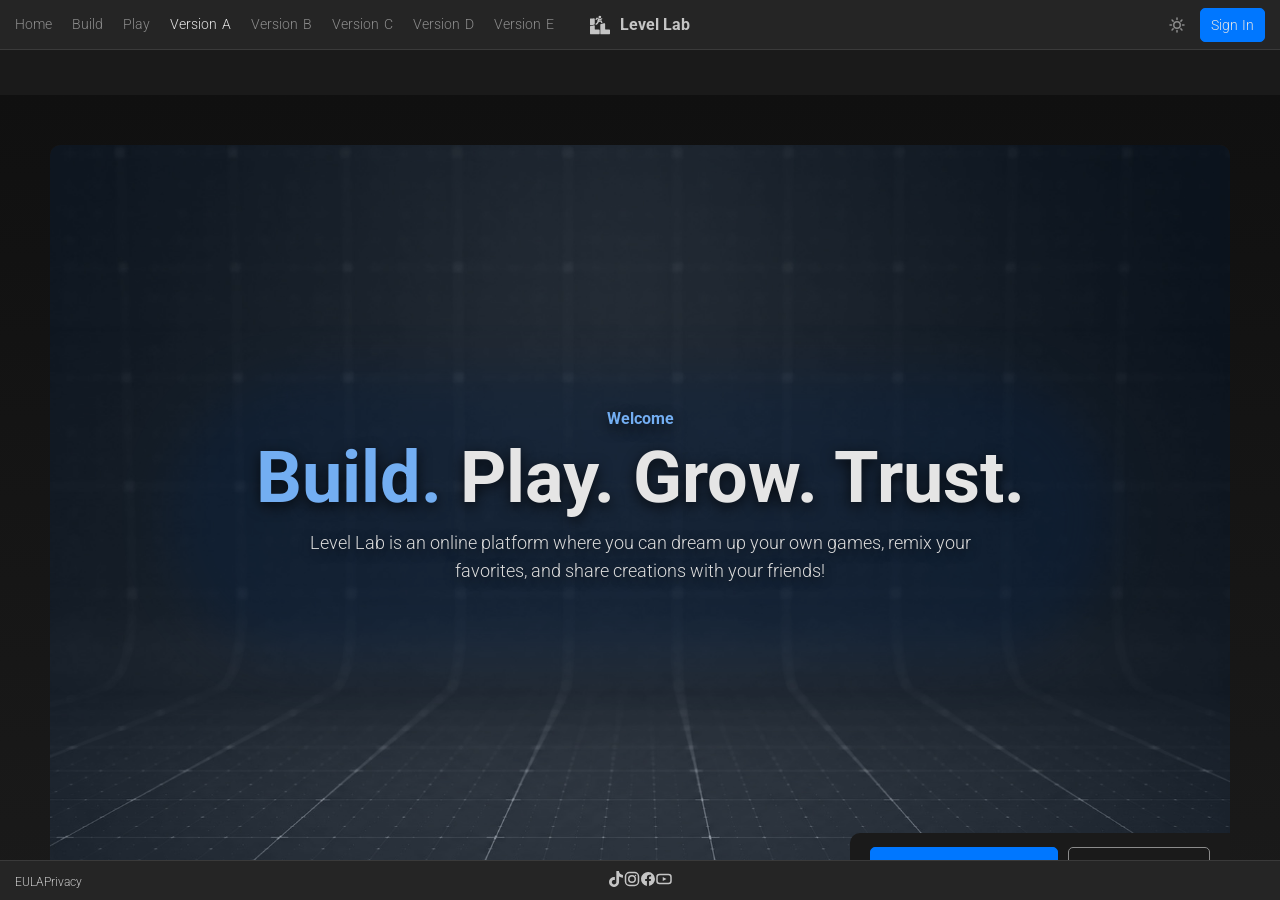
==== commit 39a6183a: "Update" ====
--- a/index.html
+++ b/index.html
@@ -5,7 +5,7 @@
     <meta name="viewport" content="width=device-width, initial-scale=1">
     <meta name="description" content="Level Lab is an online platform where you can build, play, grow, and create safely.">
     <title>Level Lab</title>
-    <link rel="stylesheet" href="styles.css?v=20260723-versiond-step-card-artwork">
+    <link rel="stylesheet" href="styles.css?v=20260723-versiond-inline-feature-icons">
   </head>
   <body id="top">
     <a class="skip-link" href="#main">Skip to main content</a>
@@ -20,6 +20,7 @@
           <a class="nav-link nav-version" href="index.html?hero=b" data-hero-version="b" aria-label="Version B"><span class="version-word">Version </span>B</a>
           <a class="nav-link nav-version" href="index.html?hero=c" data-hero-version="c" aria-label="Version C"><span class="version-word">Version </span>C</a>
           <a class="nav-link nav-version" href="index.html?hero=d" data-hero-version="d" aria-label="Version D"><span class="version-word">Version </span>D</a>
+          <a class="nav-link nav-version" href="index.html?hero=e" data-hero-version="e" aria-label="Version E"><span class="version-word">Version </span>E</a>
         </nav>
       </div>
       <div class="panel-center">
@@ -146,6 +147,31 @@
             <video class="hero-video" data-hero-video data-src="assets/media/welcome.mp4" muted loop playsinline preload="none" poster="assets/media/background-dark.jpg" data-media-fallback></video>
           </div>
         </div>
+        <div class="hero-variant hero-variant-d hero-variant-e hero-variant-unframed" data-hero-panel="e" hidden>
+          <div class="hero-copy">
+            <span class="section-eyebrow">Welcome</span>
+            <h1 class="hero-title" aria-label="Build. Play. Grow. Trust."><span>Build.</span> Play. Grow. Trust.</h1>
+            <p class="hero-lead">Level Lab is an online platform where you can dream up your own games, remix your favorites, and share creations with your friends!</p>
+            <div class="hero-actions">
+              <a class="button hero-primary" href="build.html">Start Creating</a>
+              <a class="button hero-secondary" href="play.html" aria-label="Play games">Play</a>
+            </div>
+            <div class="hero-proof">
+              <span class="hero-proof-avatars" aria-hidden="true">
+                <img class="hero-proof-avatar" src="assets/images/creator-avatar-1.svg" alt="" width="28" height="28">
+                <img class="hero-proof-avatar" src="assets/images/creator-avatar-2.svg" alt="" width="28" height="28">
+                <img class="hero-proof-avatar" src="assets/images/creator-avatar-3.svg" alt="" width="28" height="28">
+                <img class="hero-proof-avatar" src="assets/images/creator-avatar-4.svg" alt="" width="28" height="28">
+                <img class="hero-proof-avatar" src="assets/images/creator-avatar-5.svg" alt="" width="28" height="28">
+              </span>
+              <span class="hero-proof-copy"><strong>879</strong> creators active this week</span>
+              <span class="hero-proof-status" aria-hidden="true"></span>
+            </div>
+          </div>
+          <div class="hero-reveal hero-media hero-media-full">
+            <video class="hero-video" data-hero-video data-src="assets/media/welcome.mp4" muted loop playsinline preload="none" poster="assets/media/background-dark.jpg" data-media-fallback></video>
+          </div>
+        </div>
         <a class="grid-more" href="#build" data-scroll-target="build">
           <svg width="16" height="16" viewBox="0 0 16 16" fill="none" stroke="currentColor" stroke-width="1.5" stroke-linecap="round" stroke-linejoin="round" aria-hidden="true"><polyline points="4 6 8 10 12 6"></polyline></svg>
           <span>Scroll to Learn More</span>
@@ -284,6 +310,9 @@
       </section>
 
       <section class="feature build-feature reveal" id="build" aria-labelledby="build-title">
+        <div class="section-track section-track-build" aria-hidden="true">
+          <span class="section-track-tab"><strong>Build</strong></span>
+        </div>
         <div class="feature-text">
           <span class="section-eyebrow">Build</span>
           <h2 class="feature-title" id="build-title"><span class="section-accent">Build</span> the experience</h2>
@@ -435,13 +464,13 @@
         <div class="grow-orbit">
           <img class="grow-image" src="assets/images/grow.png" alt="" width="720" height="720" data-media-fallback>
           <div class="grow-hub" tabindex="0" aria-label="How growth works" aria-describedby="grow-hub-description">
-            <svg class="grow-hub-symbol" viewBox="0 0 150 170" fill="none" aria-hidden="true">
-              <path d="M75 148V34M62 148V70L42 50M88 148V70L108 50M49 148V104L25 80M101 148V104L125 80" class="grow-branches"></path>
-              <circle cx="75" cy="26" r="15" data-grow-node="top"></circle>
-              <circle cx="36" cy="44" r="15" data-grow-node="left"></circle>
-              <circle cx="114" cy="44" r="15" data-grow-node="right"></circle>
-              <circle cx="19" cy="74" r="15" data-grow-node="lower-left"></circle>
-              <circle cx="131" cy="74" r="15" data-grow-node="lower-right"></circle>
+            <svg class="grow-hub-symbol" viewBox="0 0 150 190" fill="none" aria-hidden="true">
+              <path d="M75 170V42M63 170V86L40 63M87 170V86L110 63M51 170V123L24 96M99 170V123L126 96" class="grow-branches"></path>
+              <circle cx="75" cy="25" r="14" data-grow-node="top"></circle>
+              <circle cx="36" cy="58" r="14" data-grow-node="left"></circle>
+              <circle cx="114" cy="58" r="14" data-grow-node="right"></circle>
+              <circle cx="20" cy="91" r="14" data-grow-node="lower-left"></circle>
+              <circle cx="130" cy="91" r="14" data-grow-node="lower-right"></circle>
             </svg>
             <span class="grow-hub-label">Grow</span>
             <p class="grow-hub-description" id="grow-hub-description">Your first game takes minutes. What comes next is up to you: Custom art, tuned behaviors, deeper logic. Level Lab reveals depth as you grow — a low floor and a high ceiling.</p>
@@ -545,6 +574,6 @@
     </main>
 
     <script src="script.js"></script>
-    <script type="module" src="hero-variants.mjs?v=20260721-versiond2"></script>
+    <script type="module" src="hero-variants.mjs?v=20260723-versione1"></script>
   </body>
 </html>
--- a/styles.css
+++ b/styles.css
@@ -780,37 +780,46 @@
   overflow-wrap: anywhere;
 }
 
+body:has(.hero-variant-d:not([hidden])) .capability-list {
+  gap: 0;
+  align-items: stretch;
+}
+
 body:has(.hero-variant-d:not([hidden])) .capability-item {
-  display: flex;
-  flex-wrap: wrap;
+  position: relative;
+  display: grid;
+  grid-template-columns: minmax(0, max-content) 24px;
+  grid-template-rows: auto 1fr;
+  column-gap: 10px;
   align-content: start;
-  align-items: center;
-  justify-content: start;
-  column-gap: var(--space-2);
-  row-gap: var(--space-4);
-  min-height: 220px;
-  padding: 30px;
-  border: 0;
-  border-radius: 30px;
-  background: color-mix(in srgb, var(--color-surface) 72%, var(--color-background));
-  -webkit-backdrop-filter: none;
-  backdrop-filter: none;
-}
-
-body:has(.hero-variant-d:not([hidden])) .capability-copy {
-  display: contents;
-}
-
-body:has(.hero-variant-d:not([hidden])) .capability-icon {
-  order: 2;
-  place-items: center;
-  flex: 0 0 28px;
-  width: 28px;
-  height: 28px;
+  min-height: 144px;
+  padding: 28px 24px;
   border: 0;
   border-radius: 0;
   background: transparent;
-  color: var(--color-accent-light);
+  -webkit-backdrop-filter: none;
+  backdrop-filter: none;
+}
+
+body:has(.hero-variant-d:not([hidden])) .capability-item + .capability-item {
+  border-left: 1px solid color-mix(in srgb, var(--color-accent) 60%, transparent);
+}
+
+body:has(.hero-variant-d:not([hidden])) .capability-copy {
+  display: contents;
+}
+
+body:has(.hero-variant-d:not([hidden])) .capability-icon {
+  display: grid;
+  position: static;
+  grid-column: 2;
+  grid-row: 1;
+  place-items: center;
+  width: 24px;
+  height: 24px;
+  border: 0;
+  background: transparent;
+  color: var(--color-accent-text);
 }
 
 body:has(.hero-variant-d:not([hidden])) .capability-icon svg {
@@ -819,19 +828,21 @@
 }
 
 body:has(.hero-variant-d:not([hidden])) .capability-title {
-  order: 1;
+  grid-column: 1;
+  grid-row: 1;
   min-width: 0;
-  font-size: 20px;
-  line-height: 1.2;
+  padding-right: 0;
+  font-size: 18px;
+  line-height: 1.25;
 }
 
 body:has(.hero-variant-d:not([hidden])) .capability-description {
-  order: 3;
-  flex: 0 0 100%;
+  grid-column: 1 / -1;
+  grid-row: 2;
   min-width: 0;
-  margin: 0;
-  font-size: 15px;
-  line-height: 1.5;
+  margin: var(--space-3) 0 0;
+  font-size: 14px;
+  line-height: 1.45;
 }
 
 .how-it-works {
@@ -1008,6 +1019,50 @@
   line-height: 1.5;
 }
 
+/* Version D uses a numbered rail above its editorial step panels. */
+body:has(.hero-variant-d:not([hidden])) .how-steps {
+  position: relative;
+  counter-reset: version-d-step;
+  padding-top: 58px;
+}
+
+body:has(.hero-variant-d:not([hidden])) .how-steps::before {
+  content: "";
+  position: absolute;
+  top: 19px;
+  right: 16px;
+  left: 16px;
+  z-index: 0;
+  height: 1px;
+  background: var(--color-accent);
+  pointer-events: none;
+}
+
+body:has(.hero-variant-d:not([hidden])) .how-step {
+  counter-increment: version-d-step;
+}
+
+body:has(.hero-variant-d:not([hidden])) .how-step::before {
+  content: "0" counter(version-d-step);
+  position: absolute;
+  top: -58px;
+  left: 16px;
+  z-index: 3;
+  display: grid;
+  place-items: center;
+  width: 72px;
+  height: 34px;
+  padding-right: 10px;
+  clip-path: polygon(0 0, 68% 0, 100% 100%, 30% 100%);
+  background: var(--color-accent);
+  color: #ffffff;
+  font-size: 13px;
+  line-height: 1;
+  font-weight: var(--font-weight-bold);
+  font-variant-numeric: tabular-nums;
+  pointer-events: none;
+}
+
 /* Version D uses taller editorial step panels while preserving the shared flip-card markup. */
 body:has(.hero-variant-d:not([hidden])) .how-step,
 body:has(.hero-variant-d:not([hidden])) .how-step .flip-card-inner,
@@ -1133,8 +1188,76 @@
   max-width: 480px;
 }
 
+.section-track {
+  display: none;
+}
+
 body:has(.hero-variant-d:not([hidden])) .build-feature {
+  position: relative;
   grid-template-columns: minmax(0, 1.1fr) minmax(0, 0.9fr);
+  padding-top: clamp(112px, 8vw, 136px);
+}
+
+body:has(.hero-variant-d:not([hidden])) #build .section-track-build {
+  position: absolute;
+  top: 34px;
+  left: 50%;
+  z-index: 4;
+  display: flex;
+  align-items: center;
+  width: 100vw;
+  height: 50px;
+  border-top: 1px solid color-mix(in srgb, var(--color-border) 70%, transparent);
+  border-bottom: 1px solid color-mix(in srgb, var(--color-border) 70%, transparent);
+  transform: translateX(-50%);
+  pointer-events: none;
+}
+
+body:has(.hero-variant-d:not([hidden])) #build .section-track-tab {
+  position: relative;
+  display: flex;
+  align-items: center;
+  width: 230px;
+  height: 50px;
+  margin-left: max(24px, calc((100vw - var(--width-content)) / 2 + 30px));
+  background: var(--color-border);
+  transform: skewX(38deg);
+}
+
+body:has(.hero-variant-d:not([hidden])) #build .section-track-tab::before {
+  content: "";
+  position: absolute;
+  inset: 1px;
+  background: var(--color-background);
+}
+
+body:has(.hero-variant-d:not([hidden])) #build .section-track-tab::after {
+  content: "";
+  position: absolute;
+  top: 50%;
+  left: 62px;
+  width: 14px;
+  height: 4px;
+  border-radius: 999px;
+  background: var(--color-accent);
+  transform: translateY(-50%) skewX(-38deg);
+}
+
+body:has(.hero-variant-d:not([hidden])) #build .section-track-tab strong {
+  position: relative;
+  z-index: 1;
+  padding-left: 84px;
+  color: var(--color-text);
+  font-size: 13px;
+  line-height: 1;
+  font-weight: var(--font-weight-bold);
+  letter-spacing: 0;
+  text-transform: uppercase;
+  transform: skewX(-38deg);
+}
+
+body:has(.hero-variant-d:not([hidden])) #build .feature-text > .section-eyebrow {
+  display: none;
 }
 
 body:has(.hero-variant-d:not([hidden])) .build-feature .feature-media {
@@ -1928,8 +2051,8 @@
 
 body:has(.hero-variant-d:not([hidden])) .grow-hub-symbol {
   display: block;
-  width: 190px;
-  height: 230px;
+  width: 165px;
+  height: 250px;
   overflow: visible;
 }
 
@@ -1947,7 +2070,7 @@
 }
 
 body:has(.hero-variant-d:not([hidden])) .grow-hub-label {
-  margin-top: -8px;
+  margin-top: -4px;
   color: var(--color-accent-light);
   font-size: 27px;
   line-height: 1;
@@ -2071,6 +2194,15 @@
     display: none;
   }
 
+  body:has(.hero-variant-d:not([hidden])) .how-steps {
+    padding-top: 0;
+  }
+
+  body:has(.hero-variant-d:not([hidden])) .how-steps::before,
+  body:has(.hero-variant-d:not([hidden])) .how-step::before {
+    display: none;
+  }
+
   .build-feature {
     margin-top: var(--content-gap);
     gap: var(--content-gap);
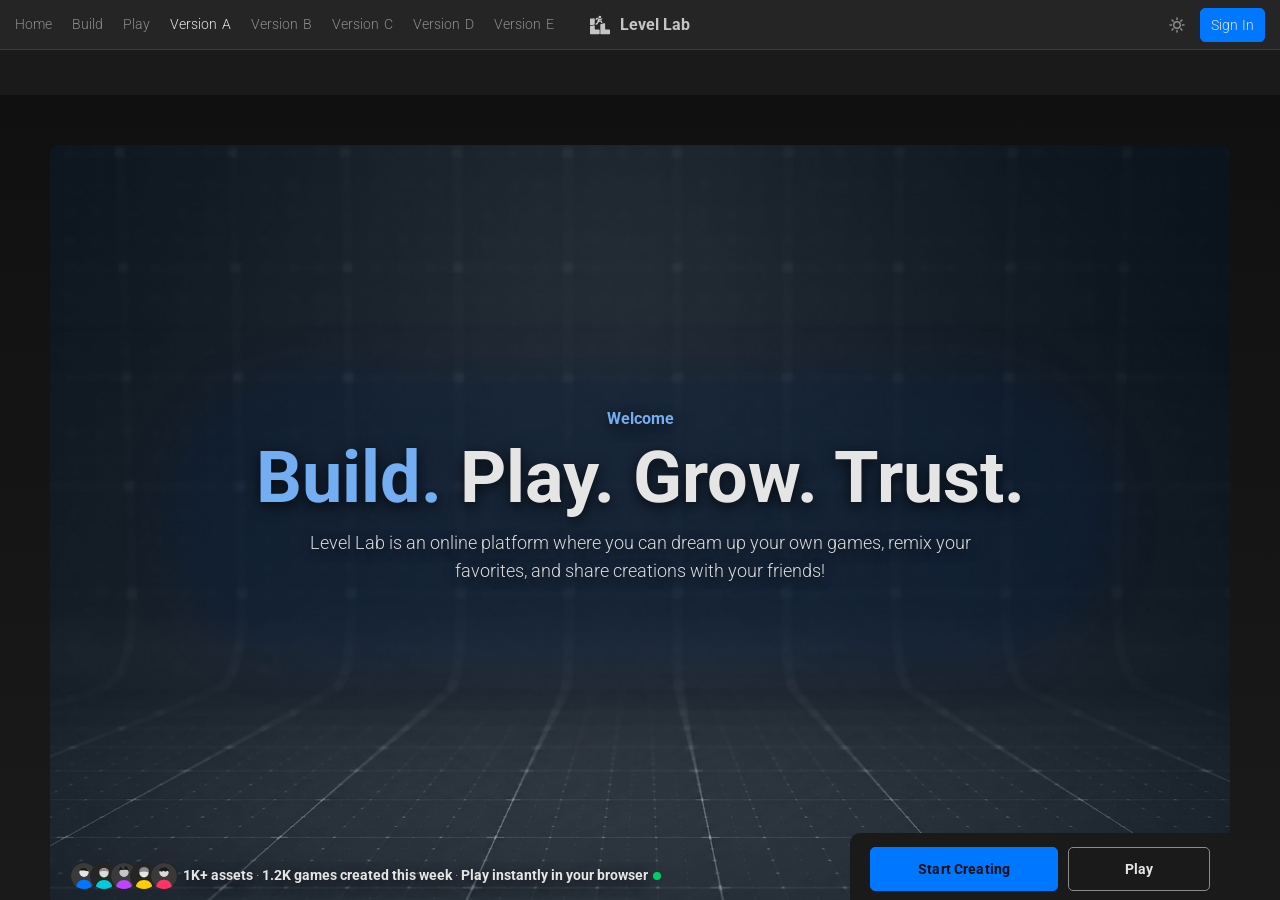
==== commit 63d8cf86: "update" ====
--- a/index.html
+++ b/index.html
@@ -5,7 +5,7 @@
     <meta name="viewport" content="width=device-width, initial-scale=1">
     <meta name="description" content="Level Lab is an online platform where you can build, play, grow, and create safely.">
     <title>Level Lab</title>
-    <link rel="stylesheet" href="styles.css?v=20260723-versiond-inline-feature-icons">
+  <link rel="stylesheet" href="styles.css?v=20260724-version-d-trust-balance">
   </head>
   <body id="top">
     <a class="skip-link" href="#main">Skip to main content</a>
@@ -59,7 +59,7 @@
                 <img class="hero-proof-avatar" src="assets/images/creator-avatar-4.svg" alt="" width="28" height="28">
                 <img class="hero-proof-avatar" src="assets/images/creator-avatar-5.svg" alt="" width="28" height="28">
               </span>
-              <span class="hero-proof-copy"><strong>879</strong> creators active this week</span>
+              <span class="hero-proof-copy"><strong>1K+ assets</strong> &middot; <strong>1.2K games created this week</strong> &middot; <strong>Play instantly in your browser</strong></span>
               <span class="hero-proof-status" aria-hidden="true"></span>
             </div>
           </div>
@@ -90,7 +90,7 @@
                 <img class="hero-proof-avatar" src="assets/images/creator-avatar-4.svg" alt="" width="28" height="28">
                 <img class="hero-proof-avatar" src="assets/images/creator-avatar-5.svg" alt="" width="28" height="28">
               </span>
-              <span class="hero-proof-copy"><strong>879</strong> creators active this week</span>
+              <span class="hero-proof-copy"><strong>1K+ assets</strong> &middot; <strong>1.2K games created this week</strong> &middot; <strong>Play instantly in your browser</strong></span>
               <span class="hero-proof-status" aria-hidden="true"></span>
             </div>
           </div>
@@ -113,7 +113,7 @@
                 <img class="hero-proof-avatar" src="assets/images/creator-avatar-4.svg" alt="" width="28" height="28">
                 <img class="hero-proof-avatar" src="assets/images/creator-avatar-5.svg" alt="" width="28" height="28">
               </span>
-              <span class="hero-proof-copy"><strong>879</strong> creators active this week</span>
+              <span class="hero-proof-copy"><strong>1K+ assets</strong> &middot; <strong>1.2K games created this week</strong> &middot; <strong>Play instantly in your browser</strong></span>
               <span class="hero-proof-status" aria-hidden="true"></span>
             </div>
           </div>
@@ -139,11 +139,12 @@
                 <img class="hero-proof-avatar" src="assets/images/creator-avatar-4.svg" alt="" width="28" height="28">
                 <img class="hero-proof-avatar" src="assets/images/creator-avatar-5.svg" alt="" width="28" height="28">
               </span>
-              <span class="hero-proof-copy"><strong>879</strong> creators active this week</span>
+              <span class="hero-proof-copy"><strong>1K+ assets</strong> &middot; <strong>1.2K games created this week</strong> &middot; <strong>Play instantly in your browser</strong></span>
               <span class="hero-proof-status" aria-hidden="true"></span>
             </div>
           </div>
-          <div class="hero-reveal hero-media hero-media-full">
+          <div class="hero-reveal hero-media hero-media-full hero-glass-screen">
+            <video class="hero-ambient-video" data-hero-ambient muted loop playsinline preload="none" aria-hidden="true"></video>
             <video class="hero-video" data-hero-video data-src="assets/media/welcome.mp4" muted loop playsinline preload="none" poster="assets/media/background-dark.jpg" data-media-fallback></video>
           </div>
         </div>
@@ -164,12 +165,13 @@
                 <img class="hero-proof-avatar" src="assets/images/creator-avatar-4.svg" alt="" width="28" height="28">
                 <img class="hero-proof-avatar" src="assets/images/creator-avatar-5.svg" alt="" width="28" height="28">
               </span>
-              <span class="hero-proof-copy"><strong>879</strong> creators active this week</span>
+              <span class="hero-proof-copy"><strong>1K+ assets</strong> &middot; <strong>1.2K games created this week</strong> &middot; <strong>Play instantly in your browser</strong></span>
               <span class="hero-proof-status" aria-hidden="true"></span>
             </div>
           </div>
-          <div class="hero-reveal hero-media hero-media-full">
-            <video class="hero-video" data-hero-video data-src="assets/media/welcome.mp4" muted loop playsinline preload="none" poster="assets/media/background-dark.jpg" data-media-fallback></video>
+          <div class="hero-reveal hero-media hero-media-full hero-glass-screen">
+            <video class="hero-ambient-video" data-hero-ambient muted loop playsinline preload="none" aria-hidden="true"></video>
+            <video class="hero-video" data-hero-video data-src="assets/media/play-remix-share.mp4" muted loop playsinline preload="none" poster="assets/media/background-dark.jpg" data-media-fallback></video>
           </div>
         </div>
         <a class="grid-more" href="#build" data-scroll-target="build">
@@ -505,6 +507,96 @@
           </li>
           </ul>
         </div>
+
+        <div class="grow-carousel-e" data-grow-carousel aria-labelledby="grow-carousel-title">
+          <div class="grow-carousel-e-summary">
+            <h2 class="grow-carousel-e-title" id="grow-carousel-title">Games <span>Grow.</span> So can you.</h2>
+            <div class="grow-carousel-e-tree" aria-hidden="true">
+              <img src="assets/images/grow.png" alt="" width="720" height="720">
+              <span class="grow-carousel-e-node is-active" data-grow-node-e="0"></span>
+              <span class="grow-carousel-e-node" data-grow-node-e="1"></span>
+              <span class="grow-carousel-e-node" data-grow-node-e="2"></span>
+              <span class="grow-carousel-e-node" data-grow-node-e="3"></span>
+            </div>
+            <p class="grow-carousel-e-lead">Your first game takes minutes. What comes next is up to you: Custom art, tuned behaviors, deeper logic. Level Lab reveals depth as you grow - a low floor and a high ceiling.</p>
+            <div class="grow-carousel-e-controls" aria-label="Grow carousel controls">
+              <button class="grow-carousel-e-control" type="button" data-grow-prev aria-label="Previous Grow panel">
+                <svg viewBox="0 0 24 24" aria-hidden="true"><path d="m14.5 6-6 6 6 6"></path></svg>
+              </button>
+              <button class="grow-carousel-e-control" type="button" data-grow-next aria-label="Next Grow panel">
+                <svg viewBox="0 0 24 24" aria-hidden="true"><path d="m9.5 6 6 6-6 6"></path></svg>
+              </button>
+            </div>
+          </div>
+
+          <div class="grow-carousel-e-stage" role="region" aria-roledescription="carousel" aria-label="Grow stories">
+            <div class="grow-carousel-e-viewport" aria-live="polite">
+              <article class="grow-carousel-e-slide grow-carousel-e-slide-overview" data-grow-slide="0" aria-label="Growth paths, panel 1 of 4">
+                <a class="grow-carousel-e-card" href="build.html">
+                  <span class="grow-carousel-e-card-icon" aria-hidden="true"><svg viewBox="0 0 24 24"><path d="M6 4h12v16H6z"></path><path d="M9 12h6M12 9v6"></path></svg></span>
+                  <span class="grow-carousel-e-card-title">Your Games Grow</span>
+                  <span class="grow-carousel-e-card-copy">Turn a quick remix into a world that is unmistakably yours.</span>
+                </a>
+                <a class="grow-carousel-e-card" href="build.html">
+                  <span class="grow-carousel-e-card-icon" aria-hidden="true"><svg viewBox="0 0 24 24"><path d="m12 3 2.8 5.7 6.2.9-4.5 4.4 1.1 6.2-5.6-2.9-5.6 2.9 1.1-6.2L3 9.6l6.2-.9Z"></path></svg></span>
+                  <span class="grow-carousel-e-card-title">Your Skills Grow</span>
+                  <span class="grow-carousel-e-card-copy">Learn how games work by opening, editing, and remixing them.</span>
+                </a>
+                <a class="grow-carousel-e-card" href="play.html">
+                  <span class="grow-carousel-e-card-icon" aria-hidden="true"><svg viewBox="0 0 24 24"><circle cx="9" cy="8" r="3"></circle><circle cx="17" cy="10" r="2"></circle><path d="M3.5 20v-2.5A4.5 4.5 0 0 1 8 13h2a4.5 4.5 0 0 1 4.5 4.5V20M15 14h1.5a4 4 0 0 1 4 4v2"></path></svg></span>
+                  <span class="grow-carousel-e-card-title">Your Audience Grows</span>
+                  <span class="grow-carousel-e-card-copy">Share your world and make it someone else's beginning.</span>
+                </a>
+              </article>
+
+              <article class="grow-carousel-e-slide" data-grow-slide="1" aria-label="Creator statistics, panel 2 of 4" hidden>
+                <div class="grow-carousel-e-panel-head">
+                  <span class="section-eyebrow">This week</span>
+                  <h3>Creator momentum</h3>
+                  <p>Live prototype statistics from the Level Lab community.</p>
+                </div>
+                <div class="grow-carousel-e-stat-grid">
+                  <a class="grow-carousel-e-stat" href="play.html"><span>Most played game</span><strong>Highway Racer</strong><small>18.4K plays</small></a>
+                  <a class="grow-carousel-e-stat" href="play.html"><span>Most remixed game</span><strong>Box Dash</strong><small>3.2K remixes</small></a>
+                  <a class="grow-carousel-e-stat grow-carousel-e-stat-wide" href="play.html"><span>Fastest-growing creator</span><strong>@maestro024</strong><small>+1,248 new players</small></a>
+                </div>
+              </article>
+
+              <article class="grow-carousel-e-slide" data-grow-slide="2" aria-label="Creator feedback, panel 3 of 4" hidden>
+                <div class="grow-carousel-e-panel-head">
+                  <span class="section-eyebrow">Creator feedback</span>
+                  <h3>Built by learning out loud</h3>
+                  <p>What creators say after turning their ideas into playable worlds.</p>
+                </div>
+                <div class="grow-carousel-e-feedback-list">
+                  <blockquote><p>"I started with one platform and ended up learning how a full level fits together."</p><footer><strong>Mira</strong><span>Student creator</span></footer></blockquote>
+                  <blockquote><p>"Remixing showed me the logic without making me stare at a blank project."</p><footer><strong>Kaidev</strong><span>Game builder</span></footer></blockquote>
+                </div>
+              </article>
+
+              <article class="grow-carousel-e-slide" data-grow-slide="3" aria-label="Creator leaderboard, panel 4 of 4" hidden>
+                <div class="grow-carousel-e-panel-head">
+                  <span class="section-eyebrow">Creator leaderboard</span>
+                  <h3>Top builders this week</h3>
+                  <p>Creators whose games are being played, shared, and remixed most.</p>
+                </div>
+                <ol class="grow-carousel-e-leaderboard">
+                  <li><span class="grow-carousel-e-rank">01</span><strong>@maestro024</strong><span>24.8K points</span></li>
+                  <li><span class="grow-carousel-e-rank">02</span><strong>@peter_the_rock</strong><span>21.3K points</span></li>
+                  <li><span class="grow-carousel-e-rank">03</span><strong>@albert_96</strong><span>19.7K points</span></li>
+                  <li><span class="grow-carousel-e-rank">04</span><strong>@aldrenju18</strong><span>16.2K points</span></li>
+                </ol>
+              </article>
+            </div>
+
+            <div class="grow-carousel-e-dots" aria-label="Choose a Grow panel">
+              <button type="button" data-grow-dot="0" aria-label="Show Grow panel 1" aria-current="true"></button>
+              <button type="button" data-grow-dot="1" aria-label="Show Grow panel 2"></button>
+              <button type="button" data-grow-dot="2" aria-label="Show Grow panel 3"></button>
+              <button type="button" data-grow-dot="3" aria-label="Show Grow panel 4"></button>
+            </div>
+          </div>
+        </div>
       </section>
 
       <section class="feature trust-section reveal" id="safety" aria-labelledby="safety-title">
@@ -563,17 +655,35 @@
       </section>
 
       <footer class="site-footer" id="app-footer">
-        <div class="footer-links"><a href="#">EULA</a><a href="#">Privacy</a></div>
+        <div class="footer-d-stack">
+          <a class="footer-d-brand" href="#top" aria-label="Level Lab home">
+            <span class="footer-d-mark" aria-hidden="true"></span>
+            <span>Level Lab</span>
+          </a>
+          <nav class="footer-d-nav" aria-label="Version D footer navigation">
+            <a href="#build">Build</a>
+            <a href="#play">Play</a>
+            <a href="#learn">Learn</a>
+            <a href="#safety">Safety</a>
+            <a href="#">EULA</a>
+            <a href="#">Privacy</a>
+          </nav>
+        </div>
+        <div class="footer-links footer-links-default"><a href="#">EULA</a><a href="#">Privacy</a></div>
         <div class="footer-social" aria-label="Level Lab social media">
           <a href="https://www.tiktok.com/@levellabinc" aria-label="Level Lab on TikTok"><svg width="16" height="16" viewBox="0 0 24 24" fill="currentColor" aria-hidden="true"><path d="M12.53.02C13.84 0 15.14.01 16.44 0c.08 1.53.63 3.09 1.75 4.17 1.12 1.11 2.7 1.62 4.24 1.79v4.03c-1.44-.05-2.89-.35-4.2-.97-.57-.26-1.1-.59-1.62-.93-.01 2.92.01 5.84-.02 8.75-.08 1.4-.54 2.79-1.35 3.94-1.31 1.92-3.58 3.17-5.91 3.21-1.43.08-2.86-.31-4.08-1.03-2.02-1.19-3.44-3.37-3.65-5.71-.02-.5-.03-1-.01-1.49.18-1.9 1.12-3.72 2.58-4.96 1.66-1.44 3.98-2.13 6.15-1.72.02 1.48-.04 2.96-.04 4.44-.99-.32-2.15-.23-3.02.37-.63.41-1.11 1.04-1.36 1.75-.21.51-.15 1.07-.14 1.61.24 1.64 1.82 3.02 3.5 2.87 1.12-.01 2.19-.66 2.77-1.61.19-.33.4-.67.41-1.06.1-1.79.06-3.57.07-5.36.01-4.03-.01-8.05.02-12.07z"></path></svg></a>
           <a href="https://www.instagram.com/levellabinc" aria-label="Level Lab on Instagram"><svg width="16" height="16" viewBox="0 0 16 16" fill="none" stroke="currentColor" stroke-width="1.5" aria-hidden="true"><rect x="1.5" y="1.5" width="13" height="13" rx="4"></rect><circle cx="8" cy="8" r="3.25"></circle><circle cx="11.6" cy="4.4" r=".6" fill="currentColor" stroke="none"></circle></svg></a>
           <a href="https://www.facebook.com/levellabinc" aria-label="Level Lab on Facebook"><svg width="16" height="16" viewBox="0 0 16 16" fill="currentColor" aria-hidden="true"><path d="M15 8a7 7 0 1 0-8.1 6.9v-4.88H5.13V8H6.9V6.47c0-1.75 1.04-2.72 2.64-2.72.76 0 1.56.14 1.56.14v1.72h-.88c-.87 0-1.14.54-1.14 1.09V8h1.94l-.31 2.02H9.08v4.88A7 7 0 0 0 15 8z"></path></svg></a>
           <a href="https://www.youtube.com/@LevelLabInc" aria-label="Level Lab on YouTube"><svg width="16" height="16" viewBox="0 0 16 16" fill="none" stroke="currentColor" stroke-width="1.5" aria-hidden="true"><rect x="1" y="3.5" width="14" height="9" rx="2.5"></rect><path d="m6.75 6 3.75 2-3.75 2z" fill="currentColor" stroke="none"></path></svg></a>
         </div>
+        <div class="footer-d-meta">
+          <p class="footer-d-tagline">Build. Play. Grow. Trust.</p>
+          <p class="footer-d-copyright">&copy; 2026 Level Lab. All rights reserved.</p>
+        </div>
       </footer>
     </main>
 
-    <script src="script.js"></script>
-    <script type="module" src="hero-variants.mjs?v=20260723-versione1"></script>
+    <script src="script.js?v=20260724-trust-stack"></script>
+    <script type="module" src="hero-variants.mjs?v=20260723-versione-glass"></script>
   </body>
 </html>
--- a/styles.css
+++ b/styles.css
@@ -15,6 +15,30 @@
   font-style: normal;
   font-weight: 700;
   font-display: fallback;
+}
+
+@font-face {
+  font-family: "Poppins";
+  src: url("assets/fonts/poppins-400.ttf") format("truetype");
+  font-style: normal;
+  font-weight: 400;
+  font-display: swap;
+}
+
+@font-face {
+  font-family: "Poppins";
+  src: url("assets/fonts/poppins-600.ttf") format("truetype");
+  font-style: normal;
+  font-weight: 600;
+  font-display: swap;
+}
+
+@font-face {
+  font-family: "Poppins";
+  src: url("assets/fonts/poppins-700.ttf") format("truetype");
+  font-style: normal;
+  font-weight: 700;
+  font-display: swap;
 }
 
 :root {
@@ -38,6 +62,24 @@
   min-width: 320px;
 }
 
+/* The homepage footer belongs to the document, after the closing CTA. */
+body:has(> main.landing) .landing {
+  bottom: 0;
+}
+
+.landing > .site-footer {
+  position: static;
+  inset: auto;
+  z-index: 1;
+  width: auto;
+  min-width: 0;
+  height: var(--height-footer);
+  margin-top: var(--content-gap);
+  margin-right: calc(-1 * (var(--content-gap) + var(--safe-area-right)));
+  margin-bottom: calc(-1 * var(--content-gap));
+  margin-left: calc(-1 * (var(--content-gap) + var(--safe-area-left)));
+}
+
 .skip-link {
   position: fixed;
   z-index: 10000;
@@ -95,6 +137,145 @@
 
 .footer-social a span {
   font-size: 12px;
+}
+
+.footer-d-stack,
+.footer-d-meta {
+  display: none;
+}
+
+body:has(.hero-variant-d:not([hidden])):not(:has(.hero-variant-e:not([hidden]))) .landing > .site-footer {
+  position: static;
+  inset: auto;
+  display: flex;
+  width: auto;
+  min-width: 0;
+  height: auto;
+  min-height: 0;
+  margin: 48px calc(-1 * (var(--content-gap) + var(--safe-area-right))) calc(-1 * var(--content-gap)) calc(-1 * (var(--content-gap) + var(--safe-area-left)));
+  padding: 52px max(24px, calc(var(--content-gap) + var(--safe-area-right))) 44px max(24px, calc(var(--content-gap) + var(--safe-area-left)));
+  flex-direction: column;
+  align-items: center;
+  justify-content: center;
+  gap: 20px;
+  border-top: 1px solid rgba(0, 119, 255, 0.22);
+  background: #111017;
+  color: #ffffff;
+  white-space: normal;
+}
+
+body:has(.hero-variant-d:not([hidden])):not(:has(.hero-variant-e:not([hidden]))) .footer-links-default {
+  display: none;
+}
+
+body:has(.hero-variant-d:not([hidden])):not(:has(.hero-variant-e:not([hidden]))) .footer-d-stack,
+body:has(.hero-variant-d:not([hidden])):not(:has(.hero-variant-e:not([hidden]))) .footer-d-meta {
+  display: flex;
+  flex-direction: column;
+  align-items: center;
+}
+
+body:has(.hero-variant-d:not([hidden])):not(:has(.hero-variant-e:not([hidden]))) .footer-d-stack {
+  gap: 20px;
+}
+
+body:has(.hero-variant-d:not([hidden])):not(:has(.hero-variant-e:not([hidden]))) .footer-d-brand {
+  display: inline-flex;
+  align-items: center;
+  gap: 12px;
+  color: #ffffff;
+  font-size: 27px;
+  font-weight: 700;
+  text-decoration: none;
+}
+
+body:has(.hero-variant-d:not([hidden])):not(:has(.hero-variant-e:not([hidden]))) .footer-d-mark {
+  width: 42px;
+  height: 42px;
+  background: #0077ff;
+  -webkit-mask: url("assets/icons/level-lab-mark.svg?v=2") center / contain no-repeat;
+  mask: url("assets/icons/level-lab-mark.svg?v=2") center / contain no-repeat;
+}
+
+body:has(.hero-variant-d:not([hidden])):not(:has(.hero-variant-e:not([hidden]))) .footer-d-nav {
+  display: flex;
+  align-items: center;
+  justify-content: center;
+  flex-wrap: wrap;
+  gap: 14px 34px;
+}
+
+body:has(.hero-variant-d:not([hidden])):not(:has(.hero-variant-e:not([hidden]))) .footer-d-nav a {
+  position: relative;
+  color: #ffffff;
+  font-size: 16px;
+  font-weight: 600;
+  text-decoration: none;
+  transition: color 0.2s ease;
+}
+
+body:has(.hero-variant-d:not([hidden])):not(:has(.hero-variant-e:not([hidden]))) .footer-d-nav a:hover,
+body:has(.hero-variant-d:not([hidden])):not(:has(.hero-variant-e:not([hidden]))) .footer-d-nav a:focus-visible {
+  color: #0077ff;
+}
+
+body:has(.hero-variant-d:not([hidden])):not(:has(.hero-variant-e:not([hidden]))) .footer-social {
+  display: flex;
+  align-items: center;
+  justify-content: center;
+  gap: 18px;
+  color: #a7a7b2;
+}
+
+body:has(.hero-variant-d:not([hidden])):not(:has(.hero-variant-e:not([hidden]))) .footer-social a {
+  display: grid;
+  width: 40px;
+  height: 40px;
+  place-items: center;
+  border: 1px solid rgba(255, 255, 255, 0.14);
+  border-radius: 50%;
+  color: #ffffff;
+  transition: color 0.2s ease, border-color 0.2s ease, background-color 0.2s ease;
+}
+
+body:has(.hero-variant-d:not([hidden])):not(:has(.hero-variant-e:not([hidden]))) .footer-social a:hover,
+body:has(.hero-variant-d:not([hidden])):not(:has(.hero-variant-e:not([hidden]))) .footer-social a:focus-visible {
+  border-color: #0077ff;
+  background: rgba(0, 119, 255, 0.1);
+  color: #0077ff;
+}
+
+body:has(.hero-variant-d:not([hidden])):not(:has(.hero-variant-e:not([hidden]))) .footer-d-meta {
+  gap: 6px;
+  color: #8f8f9b;
+  text-align: center;
+}
+
+body:has(.hero-variant-d:not([hidden])):not(:has(.hero-variant-e:not([hidden]))) :is(.footer-d-tagline, .footer-d-copyright) {
+  margin: 0;
+}
+
+body:has(.hero-variant-d:not([hidden])):not(:has(.hero-variant-e:not([hidden]))) .footer-d-tagline {
+  color: #c8c8d0;
+  font-size: 15px;
+  font-weight: 600;
+}
+
+body:has(.hero-variant-d:not([hidden])):not(:has(.hero-variant-e:not([hidden]))) .footer-d-copyright {
+  font-size: 13px;
+}
+
+@media (max-width: 640px) {
+  body:has(.hero-variant-d:not([hidden])):not(:has(.hero-variant-e:not([hidden]))) .landing > .site-footer {
+    min-height: 0;
+    padding-top: 36px;
+    padding-bottom: 34px;
+  }
+
+  body:has(.hero-variant-d:not([hidden])):not(:has(.hero-variant-e:not([hidden]))) .footer-d-nav {
+    max-width: 320px;
+    gap: 12px 20px;
+  }
 }
 
 .placeholder-page {
@@ -471,6 +652,10 @@
   background: var(--color-background) url("assets/images/level-labs-hero-d-3.png") center / cover no-repeat;
 }
 
+.hero-variant-e.hero-variant-unframed {
+  background: #111017 url("assets/images/level-labs-hero-d-3.png") center / cover no-repeat;
+}
+
 .hero-variant-a::after {
   content: "";
   position: absolute;
@@ -681,9 +866,14 @@
 
 .hero-variant-d .hero-reveal {
   flex: 0 0 auto;
-  width: min(calc(100% - 80px), var(--width-content));
+  width: min(100%, var(--width-content));
   max-width: var(--width-content);
   margin: 0 auto;
+}
+
+.hero-variant-d:not(.hero-variant-e) .hero-reveal {
+  width: min(82%, 1120px);
+  max-width: 1120px;
 }
 
 .hero-reveal {
@@ -707,6 +897,77 @@
   color: var(--color-text);
   font-size: var(--font-size-sm);
   font-weight: var(--font-weight-bold);
+}
+
+/* Version E keeps a live reflected glow behind a clear hero video. */
+body:has(.hero-variant-d:not([hidden])):not(:has(.hero-variant-e:not([hidden]))) .hero-glass-screen {
+  isolation: isolate;
+  overflow: visible;
+  border-color: rgba(153, 201, 255, 0.42);
+  background: transparent;
+  box-shadow:
+    0 0 0 1px rgba(76, 139, 255, 0.12),
+    0 28px 90px rgba(36, 103, 255, 0.2);
+}
+
+body:has(.hero-variant-d:not([hidden])):not(:has(.hero-variant-e:not([hidden]))) .hero-glass-screen > .hero-video {
+  position: relative;
+  z-index: 1;
+  border-radius: inherit;
+  background: #080a12;
+  box-shadow:
+    inset 0 1px 0 rgba(255, 255, 255, 0.24),
+    inset 0 -1px 0 rgba(72, 134, 255, 0.28);
+}
+
+body:has(.hero-variant-d:not([hidden])):not(:has(.hero-variant-e:not([hidden]))) .hero-ambient-video {
+  position: absolute;
+  inset: 6%;
+  z-index: 0;
+  display: block;
+  width: 88%;
+  height: 88%;
+  border-radius: inherit;
+  object-fit: contain;
+  opacity: 0.5;
+  filter: blur(38px) saturate(1.75) brightness(1.08);
+  transform: scale(1.08);
+  pointer-events: none;
+}
+
+body:has(.hero-variant-e:not([hidden])) .hero-glass-screen {
+  isolation: isolate;
+  overflow: visible;
+  border-color: rgba(153, 201, 255, 0.42);
+  background: transparent;
+  box-shadow:
+    0 0 0 1px rgba(76, 139, 255, 0.12),
+    0 28px 90px rgba(36, 103, 255, 0.2);
+}
+
+body:has(.hero-variant-e:not([hidden])) .hero-glass-screen > .hero-video {
+  position: relative;
+  z-index: 1;
+  border-radius: inherit;
+  background: #080a12;
+  box-shadow:
+    inset 0 1px 0 rgba(255, 255, 255, 0.24),
+    inset 0 -1px 0 rgba(72, 134, 255, 0.28);
+}
+
+body:has(.hero-variant-e:not([hidden])) .hero-ambient-video {
+  position: absolute;
+  inset: 6%;
+  z-index: 0;
+  display: block;
+  width: 88%;
+  height: 88%;
+  border-radius: inherit;
+  object-fit: contain;
+  opacity: 0.5;
+  filter: blur(38px) saturate(1.75) brightness(1.08);
+  transform: scale(1.08);
+  pointer-events: none;
 }
 
 .capability-rail {
@@ -845,6 +1106,79 @@
   line-height: 1.45;
 }
 
+body:has(.hero-variant-e:not([hidden])) .capability-list {
+  grid-template-columns: repeat(4, minmax(0, 1fr));
+  gap: clamp(24px, 3vw, 48px);
+  align-items: start;
+  width: min(100%, var(--width-content));
+}
+
+body:has(.hero-variant-e:not([hidden])) .capability-item {
+  display: flex;
+  flex-direction: column;
+  align-items: center;
+  min-height: 132px;
+  padding: 0;
+  border: 0;
+  border-radius: 0;
+  background: transparent;
+  -webkit-backdrop-filter: none;
+  backdrop-filter: none;
+}
+
+body:has(.hero-variant-e:not([hidden])) .capability-item + .capability-item {
+  border-left: 0;
+}
+
+body:has(.hero-variant-e:not([hidden])) .capability-copy {
+  display: block;
+  width: 100%;
+  text-align: center;
+}
+
+body:has(.hero-variant-e:not([hidden])) .capability-icon {
+  position: static;
+  display: grid;
+  place-items: center;
+  width: 32px;
+  height: 32px;
+  margin: 0 auto 14px;
+  border: 0;
+  border-radius: 0;
+  background: transparent;
+  color: var(--color-accent-text);
+}
+
+body:has(.hero-variant-e:not([hidden])) .capability-icon svg {
+  width: 26px;
+  height: 26px;
+}
+
+body:has(.hero-variant-e:not([hidden])) .capability-title {
+  min-width: 0;
+  margin: 0;
+  padding: 0;
+  text-align: center;
+  font-size: 18px;
+  line-height: 1.3;
+  white-space: nowrap;
+}
+
+body:has(.hero-variant-e:not([hidden])) .capability-description {
+  display: -webkit-box;
+  max-width: 30ch;
+  min-height: 3em;
+  margin: 12px auto 0;
+  overflow: hidden;
+  font-size: 14px;
+  line-height: 1.5;
+  text-align: justify;
+  text-align-last: center;
+  overflow-wrap: normal;
+  -webkit-box-orient: vertical;
+  -webkit-line-clamp: 2;
+}
+
 .how-it-works {
   width: 100%;
   max-width: var(--width-content);
@@ -865,6 +1199,10 @@
   line-height: 1.15;
   letter-spacing: 0;
   white-space: nowrap;
+}
+
+body:has(.hero-variant-d:not([hidden])):not(:has(.hero-variant-e:not([hidden]))) .how-it-works-title {
+  font-size: clamp(34px, 3.5vw, 48px);
 }
 
 .how-steps {
@@ -1017,6 +1355,44 @@
   color: var(--color-core-light);
   font-size: 16px;
   line-height: 1.5;
+}
+
+/* Versions A-C use compact text-first step cards. */
+body:not(:has(.hero-variant-d:not([hidden]))) .how-step,
+body:not(:has(.hero-variant-d:not([hidden]))) .how-step .flip-card-inner,
+body:not(:has(.hero-variant-d:not([hidden]))) .how-step .flip-face {
+  min-height: 230px;
+}
+
+body:not(:has(.hero-variant-d:not([hidden]))) .how-step .flip-face {
+  border-radius: 8px;
+  padding: 30px;
+  background: color-mix(in srgb, var(--color-surface) 78%, var(--color-background));
+}
+
+body:not(:has(.hero-variant-d:not([hidden]))) .how-step-topline {
+  justify-content: flex-start;
+  min-height: 28px;
+}
+
+body:not(:has(.hero-variant-d:not([hidden]))) .how-step-icon {
+  display: none;
+}
+
+body:not(:has(.hero-variant-d:not([hidden]))) .how-step-number {
+  background: linear-gradient(90deg, #8aa9ff 0%, #d0a4e8 100%);
+  color: #111017;
+}
+
+body:not(:has(.hero-variant-d:not([hidden]))) .how-step-title {
+  margin: 28px 0 0;
+  font-size: 20px;
+}
+
+body:not(:has(.hero-variant-d:not([hidden]))) .how-step-description {
+  max-width: none;
+  margin-top: 16px;
+  line-height: 1.55;
 }
 
 /* Version D uses a numbered rail above its editorial step panels. */
@@ -1173,6 +1549,320 @@
   }
 }
 
+/* Version E keeps the numbered rail, but presents the steps as static text columns. */
+body:has(.hero-variant-e:not([hidden])) .how-steps {
+  position: relative;
+  counter-reset: version-e-step;
+  width: min(100%, 1320px);
+  margin-right: auto;
+  margin-left: auto;
+}
+
+body:has(.hero-variant-e:not([hidden])) .how-steps::before {
+  z-index: 0;
+  background: var(--color-accent);
+}
+
+body:has(.hero-variant-e:not([hidden])) .how-step {
+  counter-increment: version-e-step;
+  min-height: 0;
+  padding: 0;
+  border: 0;
+  border-radius: 0;
+  background: transparent;
+  perspective: none;
+  cursor: default;
+  text-align: center;
+}
+
+body:has(.hero-variant-e:not([hidden])) .how-step::before {
+  content: "";
+  top: -58px;
+  left: 50%;
+  z-index: 3;
+  display: grid;
+  place-items: center;
+  width: 48px;
+  height: 60px;
+  padding: 0 0 22px;
+  clip-path: polygon(0 0, 50% 44%, 100% 0, 96% 56%, 52% 100%, 4% 56%);
+  background: var(--color-accent);
+  color: #ffffff;
+  text-align: center;
+  transform: translateX(-50%);
+}
+
+body:has(.hero-variant-e:not([hidden])) .how-step::after {
+  content: "0" counter(version-e-step);
+  position: absolute;
+  top: -27px;
+  left: 50%;
+  z-index: 5;
+  display: block;
+  color: #ffffff;
+  font-size: 13px;
+  line-height: 1;
+  font-weight: var(--font-weight-bold);
+  font-variant-numeric: tabular-nums;
+  text-shadow: 0 1px 2px rgb(0 0 0 / 45%);
+  transform: translateX(-50%);
+  pointer-events: none;
+}
+
+body:has(.hero-variant-e:not([hidden])) .how-step,
+body:has(.hero-variant-e:not([hidden])) .how-step[data-step-media],
+body:has(.hero-variant-e:not([hidden])) .how-step .flip-card-inner,
+body:has(.hero-variant-e:not([hidden])) .how-step[data-step-media] .flip-card-inner,
+body:has(.hero-variant-e:not([hidden])) .how-step .flip-face,
+body:has(.hero-variant-e:not([hidden])) .how-step[data-step-media] .flip-face {
+  min-height: 0;
+}
+
+body:has(.hero-variant-e:not([hidden])) .how-step .flip-card-inner {
+  height: auto;
+  min-height: 0;
+  transform: none !important;
+  transform-style: flat;
+  transition: none;
+}
+
+body:has(.hero-variant-e:not([hidden])) .how-step .flip-face-front {
+  position: relative;
+  inset: auto;
+  display: block;
+  min-height: 0;
+  padding: 0;
+  overflow: visible;
+  border: 0;
+  border-radius: 0;
+  background: transparent;
+  -webkit-backface-visibility: visible;
+  backface-visibility: visible;
+  transform: none;
+}
+
+body:has(.hero-variant-e:not([hidden])) .how-step[data-step-media] .flip-face-front {
+  min-height: 0;
+  padding: 0;
+  border: 0;
+  border-radius: 0;
+  background: transparent;
+}
+
+body:has(.hero-variant-e:not([hidden])) .how-step .flip-face-back {
+  display: none;
+}
+
+body:has(.hero-variant-e:not([hidden])) .how-step-media {
+  display: none;
+}
+
+body:has(.hero-variant-e:not([hidden])) .how-step[data-step-media] .how-step-body {
+  width: 100%;
+  padding: 0;
+  text-align: center;
+}
+
+body:has(.hero-variant-e:not([hidden])) .how-step-topline {
+  display: none;
+}
+
+body:has(.hero-variant-e:not([hidden])) .how-step[data-step-media] .how-step-topline {
+  display: none;
+}
+
+body:has(.hero-variant-e:not([hidden])) .how-step[data-step-media] .how-step-title {
+  margin: 0;
+  font-size: clamp(22px, 2vw, 28px);
+  line-height: 1.2;
+  white-space: nowrap;
+}
+
+body:has(.hero-variant-e:not([hidden])) .how-step-description {
+  max-width: 36ch;
+  margin: 10px auto 0;
+  font-size: 16px;
+  line-height: 1.55;
+}
+
+@media (hover: hover) {
+  body:has(.hero-variant-e:not([hidden])) .how-step:hover,
+  body:has(.hero-variant-e:not([hidden])) .how-step:hover .flip-card-inner,
+  body:has(.hero-variant-e:not([hidden])) .how-step:hover .flip-face,
+  body:has(.hero-variant-e:not([hidden])) .how-step:hover .flip-face-front {
+    border-color: transparent;
+    background: transparent;
+    box-shadow: none;
+    outline: 0;
+  }
+}
+
+body:has(.hero-variant-e:not([hidden])) .how-step:focus,
+body:has(.hero-variant-e:not([hidden])) .how-step:focus-visible {
+  box-shadow: none;
+  outline: 0;
+}
+
+@media (max-width: 768px) {
+  body:has(.hero-variant-e:not([hidden])) .how-step[data-step-media] .how-step-title {
+    white-space: normal;
+  }
+}
+
+/* Version D only: numbered text cards that reveal the process artwork. */
+body:has(.hero-variant-d:not([hidden])):not(:has(.hero-variant-e:not([hidden]))) .how-steps {
+  width: min(100%, 1200px);
+  margin-right: auto;
+  margin-left: auto;
+  padding-top: 0;
+  gap: 50px;
+}
+
+body:has(.hero-variant-d:not([hidden])):not(:has(.hero-variant-e:not([hidden]))) .how-steps::before {
+  content: none;
+  display: none;
+}
+
+body:has(.hero-variant-d:not([hidden])):not(:has(.hero-variant-e:not([hidden]))) .how-step::before {
+  content: none;
+  display: none;
+}
+
+body:has(.hero-variant-d:not([hidden])):not(:has(.hero-variant-e:not([hidden]))) .how-step,
+body:has(.hero-variant-d:not([hidden])):not(:has(.hero-variant-e:not([hidden]))) .how-step[data-step-media],
+body:has(.hero-variant-d:not([hidden])):not(:has(.hero-variant-e:not([hidden]))) .how-step .flip-card-inner,
+body:has(.hero-variant-d:not([hidden])):not(:has(.hero-variant-e:not([hidden]))) .how-step[data-step-media] .flip-card-inner,
+body:has(.hero-variant-d:not([hidden])):not(:has(.hero-variant-e:not([hidden]))) .how-step .flip-face,
+body:has(.hero-variant-d:not([hidden])):not(:has(.hero-variant-e:not([hidden]))) .how-step[data-step-media] .flip-face {
+  min-height: 238px;
+}
+
+body:has(.hero-variant-d:not([hidden])):not(:has(.hero-variant-e:not([hidden]))) .how-step .flip-face {
+  padding: 22px 24px 18px;
+  overflow: hidden;
+  border: 0;
+  border-radius: 8px;
+  background: #202020;
+  box-shadow: none;
+}
+
+body:has(.hero-variant-d:not([hidden])):not(:has(.hero-variant-e:not([hidden]))) .how-step[data-step-media] .flip-face-front {
+  padding: 22px 24px 18px;
+  border: 0;
+  background: #202020;
+}
+
+body:has(.hero-variant-d:not([hidden])):not(:has(.hero-variant-e:not([hidden]))) .how-step-media {
+  display: none;
+}
+
+body:has(.hero-variant-d:not([hidden])):not(:has(.hero-variant-e:not([hidden]))) .how-step[data-step-media] .how-step-body {
+  display: flex;
+  flex-direction: column;
+  width: 100%;
+  height: 100%;
+  min-height: 198px;
+  padding: 0;
+}
+
+body:has(.hero-variant-d:not([hidden])):not(:has(.hero-variant-e:not([hidden]))) .how-step-topline {
+  display: flex;
+  width: 100%;
+  min-height: 34px;
+  flex-direction: row;
+  justify-content: flex-start;
+}
+
+body:has(.hero-variant-d:not([hidden])):not(:has(.hero-variant-e:not([hidden]))) .how-step[data-step-media] .how-step-topline {
+  display: flex;
+}
+
+body:has(.hero-variant-d:not([hidden])):not(:has(.hero-variant-e:not([hidden]))) .how-step-icon {
+  display: none;
+}
+
+body:has(.hero-variant-d:not([hidden])):not(:has(.hero-variant-e:not([hidden]))) .how-step-number {
+  width: auto;
+  min-width: 0;
+  height: auto;
+  padding: 0;
+  border-radius: 0;
+  font-size: 0;
+  background: transparent;
+  color: transparent;
+}
+
+body:has(.hero-variant-d:not([hidden])):not(:has(.hero-variant-e:not([hidden]))) .how-step-number::after {
+  content: "0" counter(version-d-step);
+  font-size: 28px;
+  color: #6f7cff;
+  line-height: 1;
+  font-weight: 700;
+  font-variant-numeric: tabular-nums;
+}
+
+body:has(.hero-variant-d:not([hidden])):not(:has(.hero-variant-e:not([hidden]))) .how-step[data-step-media] .how-step-title {
+  margin-top: auto;
+  color: #ffffff;
+  font-size: 17px;
+  line-height: 1.25;
+}
+
+body:has(.hero-variant-d:not([hidden])):not(:has(.hero-variant-e:not([hidden]))) .how-step-description {
+  max-width: none;
+  margin-top: 5px;
+  color: #f2f2f2;
+  font-size: 13px;
+  line-height: 1.4;
+}
+
+body:has(.hero-variant-d:not([hidden])):not(:has(.hero-variant-e:not([hidden]))) .how-step .flip-face-back {
+  align-items: flex-start;
+  justify-content: flex-end;
+  padding: 20px;
+  border: 1px solid #6f7cff;
+  background-color: #111017;
+  background-position: center;
+  background-size: cover;
+  background-repeat: no-repeat;
+}
+
+body:has(.hero-variant-d:not([hidden])):not(:has(.hero-variant-e:not([hidden]))) .how-step:nth-child(1) .flip-face-back {
+  background: linear-gradient(180deg, rgb(17 16 23 / 4%) 20%, rgb(17 16 23 / 92%) 100%), url("assets/images/describe-your-idea.png") center / cover no-repeat;
+}
+
+body:has(.hero-variant-d:not([hidden])):not(:has(.hero-variant-e:not([hidden]))) .how-step:nth-child(2) .flip-face-back {
+  background: linear-gradient(180deg, rgb(17 16 23 / 4%) 20%, rgb(17 16 23 / 92%) 100%), url("assets/images/build-and-customize.png") center / cover no-repeat;
+}
+
+body:has(.hero-variant-d:not([hidden])):not(:has(.hero-variant-e:not([hidden]))) .how-step:nth-child(3) .flip-face-back {
+  background: linear-gradient(180deg, rgb(17 16 23 / 4%) 20%, rgb(17 16 23 / 92%) 100%), url("assets/images/publish.png") center / cover no-repeat;
+}
+
+body:has(.hero-variant-d:not([hidden])):not(:has(.hero-variant-e:not([hidden]))) .how-step .flip-face-back .how-step-number {
+  display: none;
+}
+
+body:has(.hero-variant-d:not([hidden])):not(:has(.hero-variant-e:not([hidden]))) .how-step-back-copy {
+  max-width: 100%;
+  margin: 0;
+  color: #ffffff;
+  font-size: 17px;
+  line-height: 1.35;
+  font-weight: 700;
+  text-shadow: 0 2px 10px rgb(0 0 0 / 85%);
+}
+
+@media (hover: hover) {
+  body:has(.hero-variant-d:not([hidden])):not(:has(.hero-variant-e:not([hidden]))) .how-step:hover .flip-face-front {
+    background: #262626;
+  }
+
+  body:has(.hero-variant-d:not([hidden])):not(:has(.hero-variant-e:not([hidden]))) .how-step:hover .flip-face-back {
+    border-color: #8da2ff;
+  }
+}
+
 .build-feature {
   grid-template-columns: minmax(0, 0.9fr) minmax(0, 1.1fr);
   align-items: center;
@@ -1195,33 +1885,25 @@
 body:has(.hero-variant-d:not([hidden])) .build-feature {
   position: relative;
   grid-template-columns: minmax(0, 1.1fr) minmax(0, 0.9fr);
-  padding-top: clamp(112px, 8vw, 136px);
+  padding-top: clamp(40px, 5vw, 64px);
 }
 
 body:has(.hero-variant-d:not([hidden])) #build .section-track-build {
-  position: absolute;
-  top: 34px;
-  left: 50%;
-  z-index: 4;
-  display: flex;
-  align-items: center;
-  width: 100vw;
-  height: 50px;
-  border-top: 1px solid color-mix(in srgb, var(--color-border) 70%, transparent);
-  border-bottom: 1px solid color-mix(in srgb, var(--color-border) 70%, transparent);
-  transform: translateX(-50%);
-  pointer-events: none;
+  display: none;
 }
 
 body:has(.hero-variant-d:not([hidden])) #build .section-track-tab {
   position: relative;
-  display: flex;
-  align-items: center;
-  width: 230px;
-  height: 50px;
-  margin-left: max(24px, calc((100vw - var(--width-content)) / 2 + 30px));
+  display: grid;
+  place-items: center;
+  width: 140px;
+  height: 34px;
+  margin-top: -1px;
+  margin-right: max(24px, calc((100vw - var(--width-content)) / 2 + 24px));
+  margin-left: auto;
   background: var(--color-border);
-  transform: skewX(38deg);
+  clip-path: polygon(0 0, calc(100% - 24px) 0, 100% 100%, 24px 100%);
+  transform: none;
 }
 
 body:has(.hero-variant-d:not([hidden])) #build .section-track-tab::before {
@@ -1232,32 +1914,24 @@
 }
 
 body:has(.hero-variant-d:not([hidden])) #build .section-track-tab::after {
-  content: "";
-  position: absolute;
-  top: 50%;
-  left: 62px;
-  width: 14px;
-  height: 4px;
-  border-radius: 999px;
-  background: var(--color-accent);
-  transform: translateY(-50%) skewX(-38deg);
+  display: none;
 }
 
 body:has(.hero-variant-d:not([hidden])) #build .section-track-tab strong {
   position: relative;
   z-index: 1;
-  padding-left: 84px;
-  color: var(--color-text);
-  font-size: 13px;
+  padding-left: 0;
+  color: var(--color-accent-light);
+  font-size: 12px;
   line-height: 1;
   font-weight: var(--font-weight-bold);
-  letter-spacing: 0;
+  letter-spacing: 0.18em;
   text-transform: uppercase;
-  transform: skewX(-38deg);
+  transform: none;
 }
 
 body:has(.hero-variant-d:not([hidden])) #build .feature-text > .section-eyebrow {
-  display: none;
+  display: inline-block;
 }
 
 body:has(.hero-variant-d:not([hidden])) .build-feature .feature-media {
@@ -1792,6 +2466,7 @@
   position: relative;
   width: calc(100% + (2 * var(--content-gap)) + var(--safe-area-left) + var(--safe-area-right));
   max-width: none;
+  margin-top: clamp(88px, 8vw, 128px);
   margin-right: calc(-1 * (var(--content-gap) + var(--safe-area-right)));
   margin-left: calc(-1 * (var(--content-gap) + var(--safe-area-left)));
   overflow: hidden;
@@ -2417,6 +3092,10 @@
   border: 0;
 }
 
+body:has(.hero-variant-d:not([hidden])):not(:has(.hero-variant-e:not([hidden]))) .trust-section {
+  margin-top: 48px;
+}
+
 .trust-section .feature-text {
   max-width: 300px;
   margin: 0;
@@ -2579,6 +3258,48 @@
   color: var(--color-text);
 }
 
+body:has(.hero-variant-d:not([hidden])):not(:has(.hero-variant-e:not([hidden]))) .closing-cta {
+  min-height: 270px;
+  flex-direction: column;
+  justify-content: center;
+  gap: 14px;
+  margin-top: -34px;
+  padding: 38px 48px;
+  overflow: hidden;
+  border-color: rgba(141, 174, 255, 0.16);
+  border-radius: 6px;
+  background:
+    linear-gradient(180deg, rgba(17, 16, 23, 0.34) 0%, rgba(17, 16, 23, 0.58) 55%, rgba(17, 16, 23, 0.92) 100%),
+    url("assets/images/level-labs-hero-d-3.png") center 58% / cover no-repeat;
+  text-align: center;
+}
+
+body:has(.hero-variant-d:not([hidden])):not(:has(.hero-variant-e:not([hidden]))) .closing-cta-copy {
+  max-width: 820px;
+}
+
+body:has(.hero-variant-d:not([hidden])):not(:has(.hero-variant-e:not([hidden]))) .closing-cta-title {
+  margin-top: 10px;
+  font-size: clamp(36px, 4vw, 52px);
+  text-shadow: 0 2px 18px rgba(0, 0, 0, 0.58);
+}
+
+body:has(.hero-variant-d:not([hidden])):not(:has(.hero-variant-e:not([hidden]))) .closing-cta-lead {
+  max-width: 650px;
+  margin: 10px auto 0;
+  color: #f2f2f4;
+  text-shadow: 0 1px 12px rgba(0, 0, 0, 0.72);
+}
+
+body:has(.hero-variant-d:not([hidden])):not(:has(.hero-variant-e:not([hidden]))) .closing-cta-actions {
+  justify-content: center;
+  margin-top: 2px;
+}
+
+body:has(.hero-variant-d:not([hidden])):not(:has(.hero-variant-e:not([hidden]))) .closing-cta-actions .button {
+  min-width: 158px;
+}
+
 @media (max-width: 768px) {
   .closing-cta {
     align-items: flex-start;
@@ -2637,3 +3358,793 @@
     transform: translateY(clamp(48px, 7vh, 72px));
   }
 }
+
+/* Version E page treatment: centered wide canvas over a solid ink background. */
+body:has(.hero-variant-e:not([hidden])) {
+  --version-e-page-width: 66rem;
+  --version-e-page-padding-y: clamp(3rem, 9vw, 9rem);
+  --version-e-page-padding-x: clamp(1rem, 3vw, 3rem);
+  --version-e-section-margin: clamp(3rem, 6vw, 6rem);
+  --version-e-content-spacing: clamp(1.5rem, 2.5vw, 2.5rem);
+  --width-content: var(--version-e-page-width);
+  --content-gap: var(--version-e-content-spacing);
+  --color-background: #111017;
+  --font-size: 16px;
+  font-size: var(--font-size);
+  font-family: "Poppins", sans-serif;
+  background: #111017;
+}
+
+body:has(.hero-variant-e:not([hidden])) .landing {
+  letter-spacing: 0;
+  word-spacing: 2.5px;
+}
+
+body:has(.hero-variant-e:not([hidden])) .hero-variant-e .hero-copy {
+  width: min(calc(100% - 40px), 1100px);
+}
+
+body:has(.hero-variant-e:not([hidden])) .hero-variant-e .hero-title {
+  color: #ffffff;
+  white-space: nowrap;
+}
+
+@media (max-width: 900px) {
+  body:has(.hero-variant-e:not([hidden])) .hero-variant-e .hero-copy {
+    width: min(100% - 40px, 820px);
+  }
+
+  body:has(.hero-variant-e:not([hidden])) .hero-variant-e .hero-title {
+    white-space: normal;
+  }
+}
+
+body:has(.hero-variant-e:not([hidden])) :is(.button-accent, .hero-primary) {
+  color: #ffffff;
+  font-weight: 700;
+}
+
+body:has(.hero-variant-e:not([hidden])) :is(
+  .hero-variant-e .hero-title span,
+  .build-feature .feature-title .section-accent,
+  .play-gallery-title .section-accent,
+  .grow-section .feature-title .section-accent,
+  .trust-section .feature-title .section-accent
+) {
+  color: #0077ff;
+}
+
+body:has(.hero-variant-e:not([hidden]))::before {
+  background: #111017;
+  background-image: none;
+}
+
+body:has(.hero-variant-e:not([hidden])) .landing {
+  padding-top: 0;
+  padding-right: calc(var(--version-e-page-padding-x) + var(--safe-area-right));
+  padding-bottom: var(--version-e-page-padding-y);
+  padding-left: calc(var(--version-e-page-padding-x) + var(--safe-area-left));
+}
+
+body:has(.hero-variant-e:not([hidden])) .landing > section:not(.hero-shell) {
+  width: min(100%, var(--version-e-page-width));
+  max-width: var(--version-e-page-width);
+  margin-right: auto;
+  margin-left: auto;
+}
+
+body:has(.hero-variant-e:not([hidden])) .landing > section:not(.hero-shell, :first-child) {
+  margin-top: var(--version-e-section-margin);
+}
+
+body:has(.hero-variant-e:not([hidden])) .landing > :is(.build-feature, .play-gallery, .grow-section, .trust-section, .closing-cta) {
+  gap: var(--version-e-content-spacing);
+}
+
+body:has(.hero-variant-e:not([hidden])) .hero-shell,
+body:has(.hero-variant-e:not([hidden])) #play {
+  width: calc(100% + (2 * var(--version-e-page-padding-x)) + var(--safe-area-left) + var(--safe-area-right));
+  max-width: none;
+  margin-right: calc(-1 * (var(--version-e-page-padding-x) + var(--safe-area-right)));
+  margin-left: calc(-1 * (var(--version-e-page-padding-x) + var(--safe-area-left)));
+}
+
+body:has(.hero-variant-e:not([hidden])) .hero-shell {
+  margin-top: 0;
+}
+
+@media (min-width: 769px) {
+  body:has(.hero-variant-e:not([hidden])) .landing > section.capability-rail {
+    margin-top: clamp(210px, 18vw, 240px);
+  }
+}
+
+body:has(.hero-variant-e:not([hidden])) #play :is(.play-gallery-head, .play-gallery-grid, .play-gallery-cta) {
+  width: min(100%, var(--version-e-page-width));
+  max-width: var(--version-e-page-width);
+  margin-right: auto;
+  margin-left: auto;
+}
+
+@media (min-width: 769px) {
+  body:has(.hero-variant-d:not([hidden])):not(:has(.hero-variant-e:not([hidden]))) .how-steps {
+    grid-template-columns: repeat(3, minmax(0, 1fr));
+  }
+}
+
+/* Version E Grow carousel */
+.grow-carousel-e {
+  display: none;
+}
+
+.grow-carousel-e-control {
+  min-width: 44px;
+  min-height: 44px;
+}
+
+body:has(.hero-variant-e:not([hidden])) #learn {
+  width: min(100%, 74rem);
+  max-width: 74rem;
+  min-height: 0;
+  margin-right: auto;
+  margin-left: auto;
+  padding: 0;
+  overflow: visible;
+  border: 0;
+  background: transparent;
+}
+
+body:has(.hero-variant-e:not([hidden])) #learn::before {
+  content: none;
+}
+
+body:has(.hero-variant-e:not([hidden])) #learn > :not(.grow-carousel-e) {
+  display: none;
+}
+
+body:has(.hero-variant-e:not([hidden])) #learn .grow-carousel-e {
+  position: relative;
+  z-index: 1;
+  display: grid;
+  grid-template-columns: minmax(0, 0.92fr) minmax(0, 1.18fr);
+  gap: clamp(32px, 4vw, 56px);
+  align-items: stretch;
+  width: 100%;
+  padding: clamp(32px, 4vw, 48px);
+  border: 1px solid rgb(255 255 255 / 4%);
+  border-radius: 8px;
+  background: #18181b;
+  box-shadow: 0 28px 70px rgb(0 0 0 / 24%);
+}
+
+.grow-carousel-e-summary {
+  display: flex;
+  min-width: 0;
+  flex-direction: column;
+  align-items: stretch;
+}
+
+.grow-carousel-e-title {
+  margin: 0;
+  color: #f7f7f8;
+  font-size: clamp(28px, 2.25vw, 34px);
+  font-weight: 700;
+  line-height: 1.08;
+  letter-spacing: 0;
+  text-align: left;
+  white-space: nowrap;
+}
+
+.grow-carousel-e-title span {
+  color: #4d78f2;
+}
+
+.grow-carousel-e-tree {
+  position: relative;
+  display: grid;
+  width: 100%;
+  max-width: 420px;
+  margin: clamp(22px, 3vw, 36px) auto 0;
+  place-items: center;
+  aspect-ratio: 1.08;
+  overflow: hidden;
+  background: #171719;
+}
+
+.grow-carousel-e-tree img {
+  display: block;
+  width: 112%;
+  height: 112%;
+  object-fit: contain;
+}
+
+.grow-carousel-e-node {
+  position: absolute;
+  width: 17px;
+  height: 17px;
+  border: 3px solid #8f949d;
+  border-radius: 50%;
+  background: #18181b;
+  opacity: 0.64;
+  transform: translate(-50%, -50%) scale(0.82);
+  transition: border-color 220ms ease, box-shadow 220ms ease, opacity 220ms ease, transform 220ms ease;
+}
+
+.grow-carousel-e-node:nth-of-type(1) {
+  top: 20%;
+  left: 50%;
+}
+
+.grow-carousel-e-node:nth-of-type(2) {
+  top: 32%;
+  left: 29%;
+}
+
+.grow-carousel-e-node:nth-of-type(3) {
+  top: 34%;
+  left: 71%;
+}
+
+.grow-carousel-e-node:nth-of-type(4) {
+  top: 48%;
+  left: 18%;
+}
+
+.grow-carousel-e-node.is-active {
+  border-color: #89a8ff;
+  box-shadow: 0 0 0 5px rgb(77 120 242 / 14%), 0 0 22px rgb(77 120 242 / 78%);
+  opacity: 1;
+  transform: translate(-50%, -50%) scale(1);
+}
+
+.grow-carousel-e-lead {
+  max-width: 48ch;
+  margin: 18px auto 0;
+  color: #c9c9ce;
+  font-size: 14px;
+  font-weight: 600;
+  line-height: 1.48;
+  text-align: left;
+}
+
+.grow-carousel-e-controls {
+  display: flex;
+  gap: 12px;
+  justify-content: center;
+  margin-top: 22px;
+}
+
+.grow-carousel-e-control {
+  display: inline-grid;
+  padding: 0;
+  border: 1px solid #e9e9ec;
+  border-radius: 50%;
+  background: transparent;
+  color: #f5f5f7;
+  cursor: pointer;
+  place-items: center;
+  transition: border-color 180ms ease, background-color 180ms ease, color 180ms ease, transform 180ms ease;
+}
+
+.grow-carousel-e-control svg {
+  width: 22px;
+  height: 22px;
+  fill: none;
+  stroke: currentColor;
+  stroke-width: 1.7;
+  stroke-linecap: round;
+  stroke-linejoin: round;
+}
+
+.grow-carousel-e-control:hover,
+.grow-carousel-e-control:focus-visible {
+  border-color: #4d78f2;
+  background: #4d78f2;
+  color: #ffffff;
+  outline: none;
+  transform: translateY(-1px);
+}
+
+.grow-carousel-e-stage {
+  display: flex;
+  min-width: 0;
+  min-height: 550px;
+  flex-direction: column;
+  padding: clamp(24px, 3vw, 36px);
+  border-radius: 8px;
+  background: #91a9e5;
+  color: #f4f4f6;
+  box-shadow: inset 0 1px 0 rgb(255 255 255 / 22%);
+}
+
+.grow-carousel-e-viewport {
+  display: grid;
+  min-height: 0;
+  flex: 1 1 auto;
+}
+
+.grow-carousel-e-slide {
+  width: 100%;
+  min-height: 100%;
+}
+
+.grow-carousel-e-slide[hidden] {
+  display: none;
+}
+
+.grow-carousel-e-slide-overview {
+  display: grid;
+  grid-template-rows: repeat(3, minmax(0, 1fr));
+  gap: 7px;
+  padding: 0;
+  background: #1d1d20;
+}
+
+.grow-carousel-e-card {
+  position: relative;
+  display: grid;
+  grid-template-columns: 44px minmax(0, 1fr);
+  grid-template-rows: auto auto;
+  gap: 4px 18px;
+  align-content: center;
+  min-height: 0;
+  padding: 20px 22px;
+  border: 1px solid rgb(255 255 255 / 6%);
+  border-radius: 7px;
+  background: #232326;
+  color: #f5f5f7;
+  text-decoration: none;
+  transition: background-color 180ms ease, transform 180ms ease;
+}
+
+.grow-carousel-e-card::after {
+  content: "↻";
+  position: absolute;
+  top: 13px;
+  right: 15px;
+  color: #858991;
+  font-size: 16px;
+}
+
+.grow-carousel-e-card:hover,
+.grow-carousel-e-card:focus-visible {
+  background: #29292d;
+  outline: none;
+  transform: translateY(-1px);
+}
+
+.grow-carousel-e-card-icon {
+  display: grid;
+  grid-row: 1 / span 2;
+  width: 38px;
+  height: 38px;
+  border-radius: 5px;
+  background: #34353a;
+  color: #84a7ff;
+  place-items: center;
+}
+
+.grow-carousel-e-card-icon svg {
+  width: 21px;
+  height: 21px;
+  fill: none;
+  stroke: currentColor;
+  stroke-width: 1.7;
+  stroke-linecap: round;
+  stroke-linejoin: round;
+}
+
+.grow-carousel-e-card-title {
+  align-self: end;
+  padding-right: 24px;
+  font-size: 16px;
+  font-weight: 700;
+  line-height: 1.2;
+}
+
+.grow-carousel-e-card-copy {
+  max-width: 44ch;
+  color: #bfc0c7;
+  font-size: 13px;
+  line-height: 1.4;
+}
+
+.grow-carousel-e-panel-head {
+  padding: 6px 4px 18px;
+}
+
+.grow-carousel-e-panel-head h3 {
+  margin: 8px 0 0;
+  color: #15161a;
+  font-size: clamp(27px, 3vw, 38px);
+  line-height: 1.08;
+}
+
+.grow-carousel-e-panel-head p {
+  max-width: 46ch;
+  margin: 12px 0 0;
+  color: #313643;
+  font-size: 14px;
+  line-height: 1.5;
+}
+
+.grow-carousel-e-panel-head .section-eyebrow {
+  color: #172a5d;
+}
+
+.grow-carousel-e-stat-grid {
+  display: grid;
+  grid-template-columns: repeat(2, minmax(0, 1fr));
+  gap: 10px;
+}
+
+.grow-carousel-e-stat,
+.grow-carousel-e-feedback-list blockquote,
+.grow-carousel-e-leaderboard li {
+  border: 1px solid rgb(255 255 255 / 8%);
+  border-radius: 7px;
+  background: #222225;
+  color: #f3f3f5;
+}
+
+.grow-carousel-e-stat {
+  display: flex;
+  min-height: 145px;
+  flex-direction: column;
+  justify-content: flex-end;
+  padding: 22px;
+  text-decoration: none;
+  transition: background-color 180ms ease, transform 180ms ease;
+}
+
+.grow-carousel-e-stat:hover,
+.grow-carousel-e-stat:focus-visible {
+  background: #29292d;
+  outline: none;
+  transform: translateY(-2px);
+}
+
+.grow-carousel-e-stat-wide {
+  grid-column: 1 / -1;
+}
+
+.grow-carousel-e-stat span {
+  color: #91a9e5;
+  font-size: 12px;
+  font-weight: 700;
+  text-transform: uppercase;
+}
+
+.grow-carousel-e-stat strong {
+  margin-top: 8px;
+  font-size: 21px;
+}
+
+.grow-carousel-e-stat small {
+  margin-top: 4px;
+  color: #c8c8ce;
+  font-size: 13px;
+}
+
+.grow-carousel-e-feedback-list {
+  display: grid;
+  gap: 10px;
+}
+
+.grow-carousel-e-feedback-list blockquote {
+  margin: 0;
+  padding: 24px;
+}
+
+.grow-carousel-e-feedback-list blockquote p {
+  margin: 0;
+  font-size: 17px;
+  font-weight: 600;
+  line-height: 1.45;
+}
+
+.grow-carousel-e-feedback-list footer {
+  display: flex;
+  gap: 4px;
+  flex-direction: column;
+  margin-top: 18px;
+}
+
+.grow-carousel-e-feedback-list footer span {
+  color: #bfc0c7;
+  font-size: 13px;
+}
+
+.grow-carousel-e-leaderboard {
+  display: grid;
+  gap: 8px;
+  margin: 0;
+  padding: 0;
+  list-style: none;
+}
+
+.grow-carousel-e-leaderboard li {
+  display: grid;
+  grid-template-columns: 44px minmax(0, 1fr) auto;
+  gap: 14px;
+  align-items: center;
+  min-height: 64px;
+  padding: 12px 18px;
+}
+
+.grow-carousel-e-leaderboard li > span:last-child {
+  color: #bfc0c7;
+  font-size: 13px;
+}
+
+.grow-carousel-e-rank {
+  color: #84a7ff;
+  font-size: 18px;
+  font-weight: 700;
+}
+
+.grow-carousel-e-dots {
+  display: flex;
+  justify-content: center;
+  margin-top: 16px;
+}
+
+.grow-carousel-e-dots button {
+  position: relative;
+  display: grid;
+  width: 44px;
+  min-width: 44px;
+  height: 44px;
+  padding: 0;
+  border: 0;
+  background: transparent;
+  cursor: pointer;
+  place-items: center;
+}
+
+.grow-carousel-e-dots button::before {
+  content: "";
+  width: 11px;
+  height: 11px;
+  border: 1px solid rgb(255 255 255 / 68%);
+  border-radius: 50%;
+  background: transparent;
+  transition: background-color 180ms ease, border-color 180ms ease, transform 180ms ease;
+}
+
+.grow-carousel-e-dots button:hover::before,
+.grow-carousel-e-dots button:focus-visible::before {
+  border-color: #ffffff;
+  transform: scale(1.12);
+}
+
+.grow-carousel-e-dots button:focus-visible {
+  outline: 2px solid #172a5d;
+  outline-offset: -7px;
+}
+
+.grow-carousel-e-dots button[aria-current="true"]::before {
+  border-color: #ffffff;
+  background: #ffffff;
+}
+
+@media (max-width: 900px) {
+  body:has(.hero-variant-e:not([hidden])) #learn .grow-carousel-e {
+    grid-template-columns: 1fr;
+  }
+
+  .grow-carousel-e-summary {
+    align-items: center;
+  }
+
+  .grow-carousel-e-title,
+  .grow-carousel-e-lead {
+    text-align: center;
+  }
+
+  .grow-carousel-e-title {
+    white-space: normal;
+  }
+
+  .grow-carousel-e-stage {
+    min-height: 520px;
+  }
+}
+
+@media (max-width: 600px) {
+  body:has(.hero-variant-e:not([hidden])) #learn .grow-carousel-e {
+    gap: 28px;
+    padding: 22px 16px;
+  }
+
+  .grow-carousel-e-stage {
+    min-height: 560px;
+    padding: 18px 12px;
+  }
+
+  .grow-carousel-e-card {
+    grid-template-columns: 38px minmax(0, 1fr);
+    gap: 4px 12px;
+    padding: 16px;
+  }
+
+  .grow-carousel-e-card-icon {
+    width: 34px;
+    height: 34px;
+  }
+
+  .grow-carousel-e-stat-grid {
+    grid-template-columns: 1fr;
+  }
+
+  .grow-carousel-e-stat-wide {
+    grid-column: auto;
+  }
+
+  .grow-carousel-e-leaderboard li {
+    grid-template-columns: 36px minmax(0, 1fr);
+  }
+
+  .grow-carousel-e-leaderboard li > span:last-child {
+    grid-column: 2;
+  }
+}
+
+@media (prefers-reduced-motion: reduce) {
+  .grow-carousel-e-node,
+  .grow-carousel-e-card,
+  .grow-carousel-e-control,
+  .grow-carousel-e-stat,
+  .grow-carousel-e-dots button::before {
+    transition: none;
+  }
+}
+
+/* Version D: scroll-stacked trust story */
+@media (min-width: 901px) {
+  body:has(.hero-variant-d:not([hidden])):not(:has(.hero-variant-e:not([hidden]))) {
+    --version-d-trust-card-height: clamp(176px, 19vh, 196px);
+    --version-d-trust-card-gap: 22px;
+    --version-d-trust-stack-height: calc(var(--version-d-trust-card-height) + var(--version-d-trust-card-height) + var(--version-d-trust-card-height) + var(--version-d-trust-card-gap) + var(--version-d-trust-card-gap));
+    --version-d-trust-pad-y: clamp(36px, 5vh, 52px);
+    --version-d-trust-runway-height: calc(100dvh + clamp(120px, 16dvh, 180px));
+  }
+
+  body:has(.hero-variant-d:not([hidden])):not(:has(.hero-variant-e:not([hidden]))) .trust-section {
+    --trust-card-height: var(--version-d-trust-card-height);
+    --trust-card-gap: var(--version-d-trust-card-gap);
+    position: relative;
+    grid-template-columns: minmax(300px, 0.82fr) minmax(480px, 1.18fr);
+    align-items: start;
+    column-gap: clamp(72px, 9vw, 148px);
+    width: min(calc(100% - (2 * var(--content-gap))), 1240px);
+    min-height: var(--version-d-trust-runway-height);
+    margin-top: clamp(36px, 4vw, 52px);
+    padding: var(--version-d-trust-pad-y) clamp(20px, 4vw, 56px);
+    overflow: visible;
+  }
+
+  body:has(.hero-variant-d:not([hidden])):not(:has(.hero-variant-e:not([hidden]))) .trust-section .feature-text {
+    position: relative;
+    top: auto;
+    z-index: 5;
+    grid-column: 1;
+    max-width: 390px;
+    transform: translate3d(0, var(--trust-pin-y, 0px), 0);
+    will-change: transform;
+  }
+
+  body:has(.hero-variant-d:not([hidden])):not(:has(.hero-variant-e:not([hidden]))) .trust-section .feature-title {
+    max-width: 390px;
+    font-size: clamp(40px, 4.25vw, 58px);
+    line-height: 1.04;
+  }
+
+  body:has(.hero-variant-d:not([hidden])):not(:has(.hero-variant-e:not([hidden]))) .trust-section .feature-lead {
+    max-width: 350px;
+    font-size: 16px;
+    line-height: 1.6;
+  }
+
+  body:has(.hero-variant-d:not([hidden])):not(:has(.hero-variant-e:not([hidden]))) .trust-section .safety-grid {
+    position: relative;
+    top: auto;
+    isolation: isolate;
+    display: block;
+    grid-column: 2;
+    justify-self: end;
+    width: 100%;
+    max-width: 610px;
+    height: var(--version-d-trust-stack-height);
+    margin: 0;
+    overflow: visible;
+    transform: translate3d(0, var(--trust-pin-y, 0px), 0);
+    will-change: transform;
+  }
+
+  body:has(.hero-variant-d:not([hidden])):not(:has(.hero-variant-e:not([hidden]))) .trust-section .trust-item {
+    position: absolute;
+    inset: 0 0 auto;
+    z-index: var(--trust-z, 1);
+    box-sizing: border-box;
+    min-height: var(--trust-card-height);
+    padding: clamp(24px, 2.6vw, 34px);
+    border: 1px solid rgba(255, 255, 255, 0.075);
+    border-radius: 6px;
+    background: linear-gradient(135deg, rgba(255, 255, 255, 0.07), rgba(255, 255, 255, 0.035)), #1b1b21;
+    box-shadow: 0 18px 48px rgba(0, 0, 0, 0.26);
+    opacity: var(--trust-opacity, 1);
+    transform: translate3d(0, var(--trust-y, 0px), 0) scale(var(--trust-scale, 1));
+    transform-origin: top center;
+    will-change: transform, opacity;
+  }
+
+  body:has(.hero-variant-d:not([hidden])):not(:has(.hero-variant-e:not([hidden]))) .trust-section .trust-item:nth-child(1) {
+    --trust-y: 0px;
+    --trust-z: 1;
+  }
+
+  body:has(.hero-variant-d:not([hidden])):not(:has(.hero-variant-e:not([hidden]))) .trust-section .trust-item:nth-child(2) {
+    --trust-y: calc(var(--trust-card-height) + var(--trust-card-gap));
+    --trust-z: 2;
+    box-shadow: 0 -10px 0 #111017, 0 18px 48px rgba(0, 0, 0, 0.26);
+  }
+
+  body:has(.hero-variant-d:not([hidden])):not(:has(.hero-variant-e:not([hidden]))) .trust-section .trust-item:nth-child(3) {
+    --trust-y: calc(var(--trust-card-height) + var(--trust-card-height) + var(--trust-card-gap) + var(--trust-card-gap));
+    --trust-z: 3;
+    box-shadow: 0 -10px 0 #111017, 0 18px 48px rgba(0, 0, 0, 0.26);
+  }
+
+  body:has(.hero-variant-d:not([hidden])):not(:has(.hero-variant-e:not([hidden]))) .trust-section .trust-icon {
+    width: 30px;
+    height: 30px;
+    color: var(--color-accent-light);
+  }
+
+  body:has(.hero-variant-d:not([hidden])):not(:has(.hero-variant-e:not([hidden]))) .trust-section .trust-title {
+    margin-top: 12px;
+    font-size: 18px;
+  }
+
+  body:has(.hero-variant-d:not([hidden])):not(:has(.hero-variant-e:not([hidden]))) .trust-section .trust-copy {
+    max-width: 510px;
+    font-size: 15px;
+    line-height: 1.55;
+  }
+
+  body:has(.hero-variant-d:not([hidden])):not(:has(.hero-variant-e:not([hidden]))) .trust-section .trust-link {
+    margin-top: 15px;
+  }
+}
+
+@media (min-width: 901px) and (prefers-reduced-motion: no-preference) {
+  body:has(.hero-variant-d:not([hidden])):not(:has(.hero-variant-e:not([hidden]))) .closing-cta {
+    position: relative;
+    z-index: 6;
+    margin-top: calc(var(--version-d-trust-pad-y) + var(--version-d-trust-stack-height) + 64px - var(--version-d-trust-runway-height));
+  }
+}
+
+@media (min-width: 901px) and (prefers-reduced-motion: reduce) {
+  body:has(.hero-variant-d:not([hidden])):not(:has(.hero-variant-e:not([hidden]))) .trust-section {
+    min-height: auto;
+  }
+
+  body:has(.hero-variant-d:not([hidden])):not(:has(.hero-variant-e:not([hidden]))) .trust-section .feature-text,
+  body:has(.hero-variant-d:not([hidden])):not(:has(.hero-variant-e:not([hidden]))) .trust-section .safety-grid {
+    position: static;
+  }
+
+  body:has(.hero-variant-d:not([hidden])):not(:has(.hero-variant-e:not([hidden]))) .trust-section .safety-grid {
+    display: grid;
+    height: auto;
+    gap: var(--trust-card-gap);
+  }
+
+  body:has(.hero-variant-d:not([hidden])):not(:has(.hero-variant-e:not([hidden]))) .trust-section .trust-item {
+    position: static;
+    opacity: 1 !important;
+    transform: none !important;
+  }
+}
